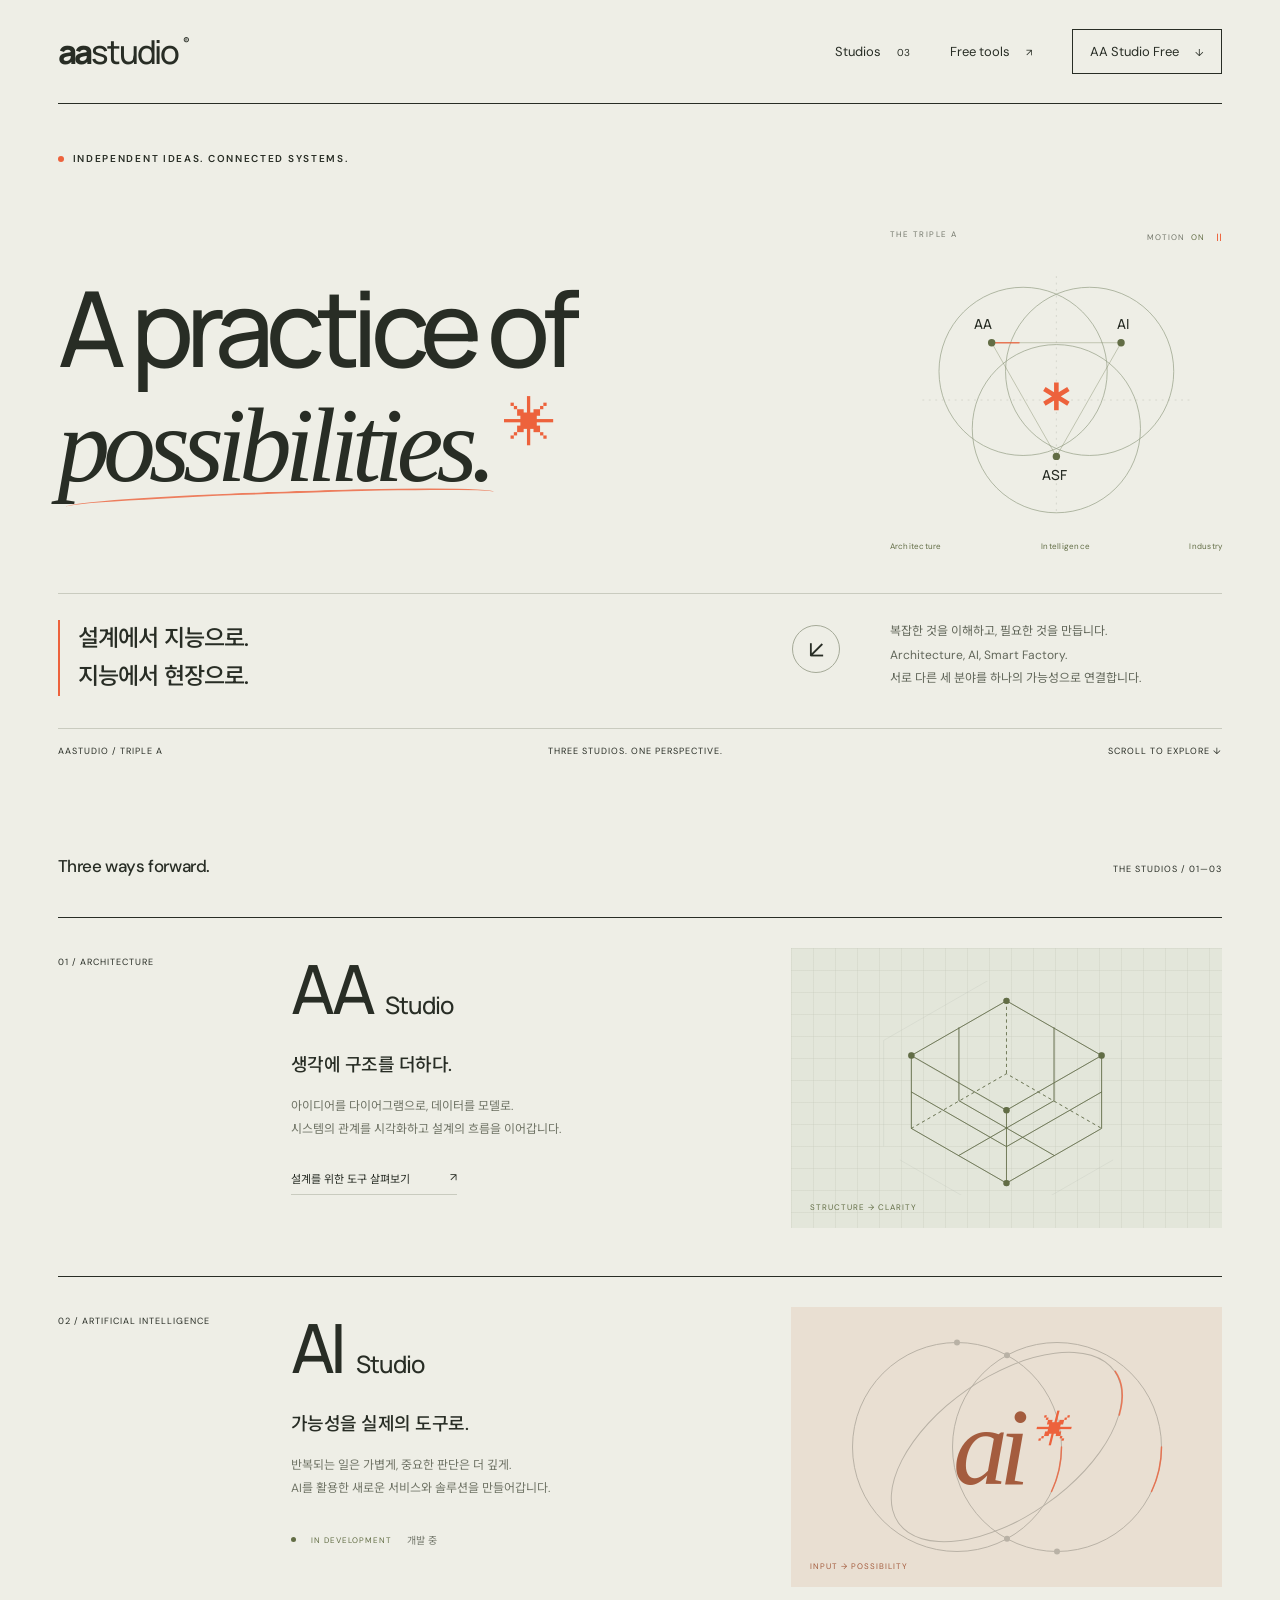
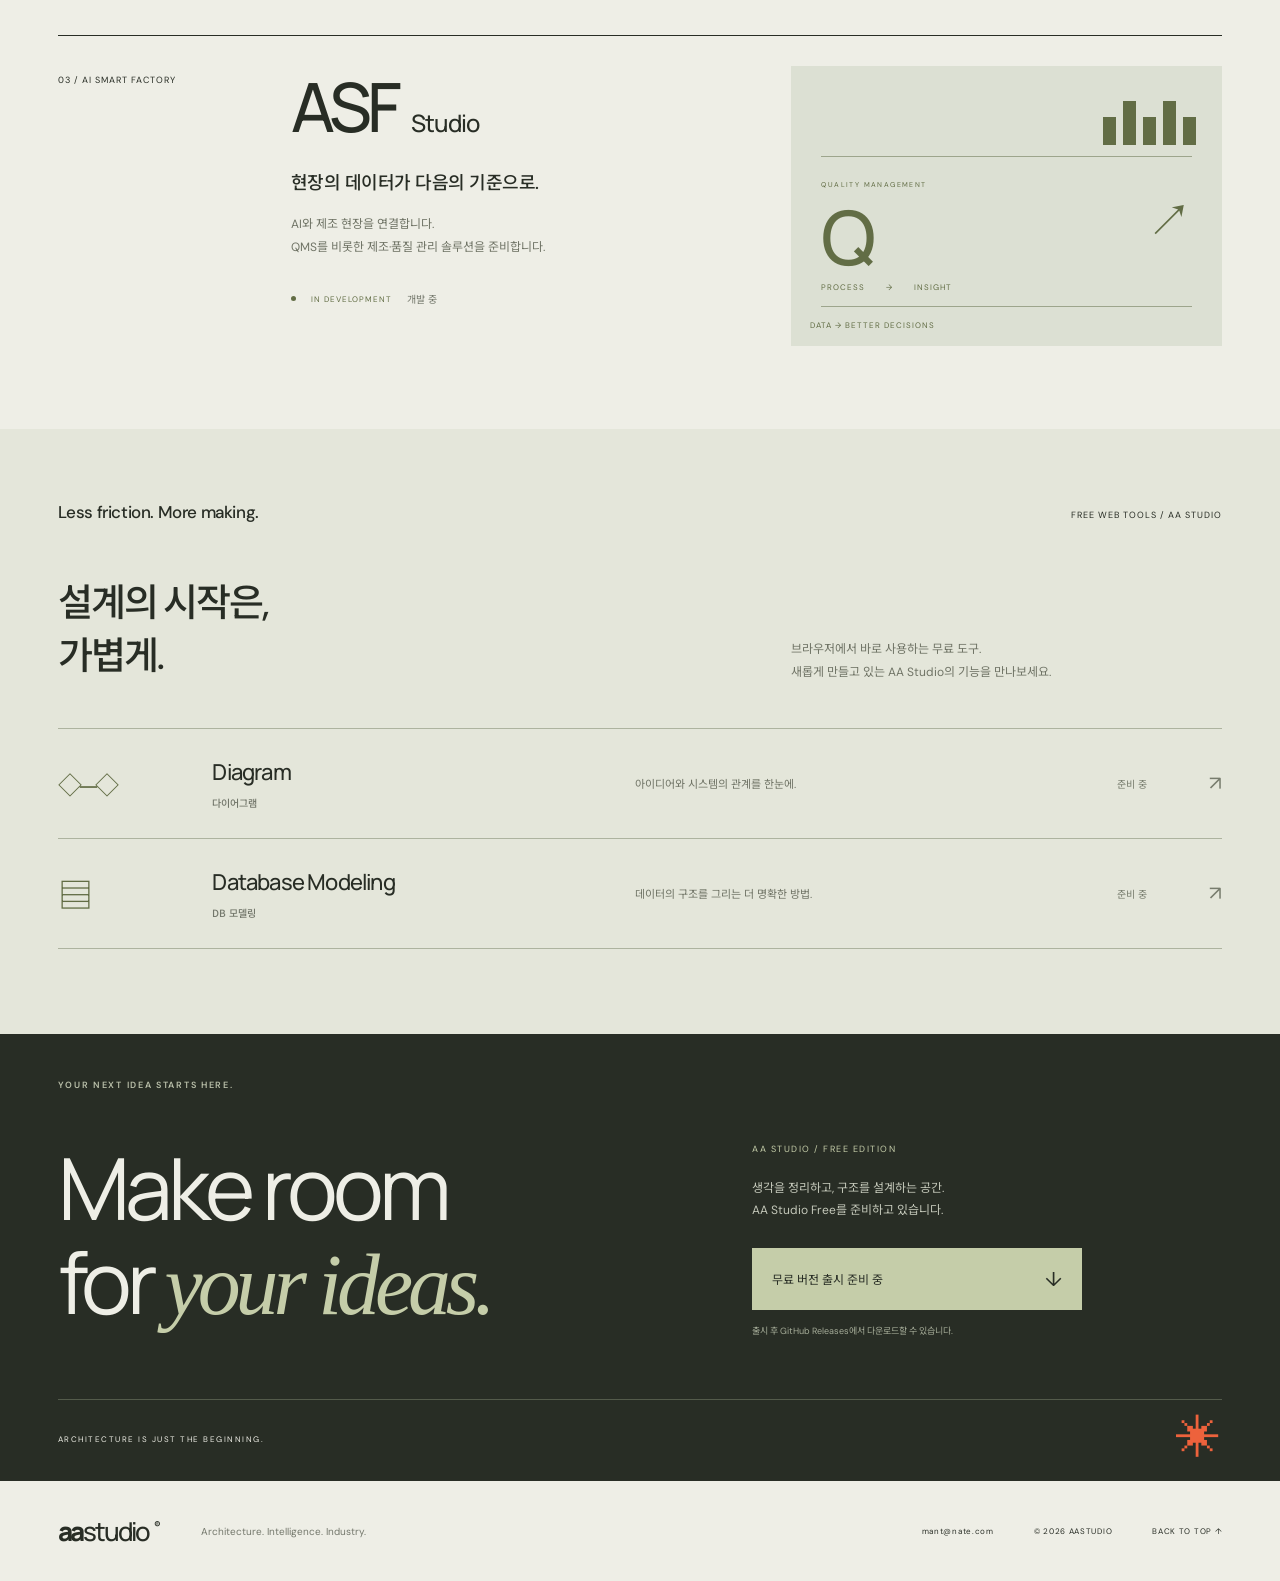
==== index.html @ 70f1befe "메인과 스튜디오 애니메이션 개선 및 연락처 추가와 문서 정리" ====
<!doctype html>
<html lang="ko">
<head>
  <meta charset="utf-8">
  <meta name="viewport" content="width=device-width, initial-scale=1">
  <meta name="theme-color" content="#eeeee6">
  <meta name="description" content="AASTUDIO — Architecture, AI, AI Smart Factory. 설계에서 지능으로, 지능에서 현장으로 이어지는 세 개의 스튜디오.">
  <title>AASTUDIO — A practice of possibilities.</title>
  <link rel="icon" href="favicon.svg" type="image/svg+xml">
  <link rel="stylesheet" href="style.css">
</head>
<body>
  <header class="header">
    <a class="wordmark" href="#" aria-label="AASTUDIO 홈">aa<span>studio</span><i>®</i></a>
    <nav aria-label="주 메뉴"><a href="#studios">Studios <span>03</span></a><a href="#tools">Free tools <span>↗</span></a><a class="nav-download" href="#download">AA Studio Free <span>↓</span></a></nav>
  </header>
  <main>
    <section class="hero" aria-labelledby="hero-title">
      <div class="eyebrow"><span class="status-dot"></span> INDEPENDENT IDEAS. CONNECTED SYSTEMS.</div>
      <div class="hero-stage">
        <h1 id="hero-title" aria-label="A practice of possibilities."><span class="hero-line-clip" aria-hidden="true"><span class="hero-line">A practice of</span></span><br><em class="hero-word" aria-hidden="true">possibilities.</em><span class="hero-period" aria-hidden="true"><span class="hero-asterisk">✳</span></span></h1>
        <div class="hero-map">
          <div class="hero-map-caption"><span>THE TRIPLE A</span><button class="motion-toggle" type="button" aria-label="모션 일시정지" aria-pressed="false">MOTION <span>ON</span><i aria-hidden="true">Ⅱ</i></button></div>
          <svg viewBox="0 0 360 300" fill="none" aria-hidden="true">
            <path class="map-guide" d="M180 24V278M35 158H325"/>
            <circle class="map-orbit map-phase-1" cx="144" cy="127" r="91"/>
            <circle class="map-orbit map-phase-2" cx="216" cy="127" r="91"/>
            <circle class="map-orbit map-phase-3" cx="180" cy="189" r="91"/>
            <path class="map-triangle" d="M110 96 250 96 180 219Z"/>
            <path class="map-signal" pathLength="100" d="M110 96 250 96 180 219Z"/>
            <circle class="map-node map-phase-1" cx="110" cy="96" r="4"/>
            <circle class="map-node map-phase-2" cx="250" cy="96" r="4"/>
            <circle class="map-node map-phase-3" cx="180" cy="219" r="4"/>
            <text class="map-label map-phase-1" x="91" y="81">AA</text><text class="map-label map-phase-2" x="246" y="81">AI</text><text class="map-label map-phase-3" x="165" y="244">ASF</text>
            <path class="map-center" d="M180 139V169M167 146 193 162M167 162 193 146"/>
          </svg>
          <div class="hero-map-key"><span>Architecture</span><span>Intelligence</span><span>Industry</span></div>
        </div>
      </div>
      <div class="hero-bottom"><p>설계에서 지능으로.<br>지능에서 현장으로.</p><p class="hero-description">복잡한 것을 이해하고, 필요한 것을 만듭니다.<br>Architecture, AI, Smart Factory.<br>서로 다른 세 분야를 하나의 가능성으로 연결합니다.</p><a class="circle-link" href="#studios" aria-label="세 개의 스튜디오 살펴보기">↙</a></div>
      <div class="hero-index"><span>AASTUDIO / TRIPLE A</span><span>THREE STUDIOS. ONE PERSPECTIVE.</span><span>SCROLL TO EXPLORE ↓</span></div>
    </section>
    <section id="studios" class="studios" aria-labelledby="studios-title">
      <div class="section-top"><h2 id="studios-title">Three ways forward.</h2><span>THE STUDIOS / 01—03</span></div>
      <article class="studio architecture">
        <div class="studio-number">01 / ARCHITECTURE</div>
        <div class="studio-copy"><h3>AA<span>Studio</span></h3><p class="studio-tagline">생각에 구조를 더하다.</p><p class="body-copy">아이디어를 다이어그램으로, 데이터를 모델로.<br>시스템의 관계를 시각화하고 설계의 흐름을 이어갑니다.</p><a class="text-link" href="#tools">설계를 위한 도구 살펴보기 <span>↗</span></a></div>
        <div class="visual blueprint" aria-label="회색 도형 위로 컬러 선이 차례로 그려지는 아키텍처 다이어그램" role="img">
          <svg viewBox="0 0 400 270" fill="none" aria-hidden="true">
            <g class="blueprint-base" stroke="currentColor" stroke-width="1" stroke-linecap="round" stroke-linejoin="round">
              <path d="M80 94 200 25 320 94 200 163Z M80 94v92l120 69 120-69V94 M200 163v92 M80 140l120 69 120-69 M140 59v92l120 69 M260 59v92l-120 69"/>
              <path stroke-dasharray="3 5" d="M80 186 200 117l120 69 M200 25v92"/>
              <g fill="currentColor" stroke="none"><circle cx="80" cy="94" r="4"/><circle cx="200" cy="25" r="4"/><circle cx="320" cy="94" r="4"/><circle cx="200" cy="163" r="4"/><circle cx="200" cy="255" r="4"/></g>
            </g>
            <g stroke="currentColor" stroke-width="1" stroke-linecap="round" stroke-linejoin="round">
              <path class="blueprint-guides" d="M45 208V75l155-89M345 208V75 M66 226l134 77 134-77" opacity=".25"/>
              <path class="blueprint-hidden" stroke-dasharray="3 5" d="M80 186 200 117l120 69 M200 25v92"/>
              <path class="blueprint-edge blueprint-top" pathLength="1" d="M80 94 200 25 320 94 200 163Z"/>
              <path class="blueprint-edge blueprint-left" pathLength="1" d="M80 94v92l120 69v-92"/>
              <path class="blueprint-edge blueprint-right" pathLength="1" d="M200 255l120-69V94"/>
              <path class="blueprint-edge blueprint-grid" pathLength="1" d="M80 140l120 69 120-69"/>
              <path class="blueprint-edge blueprint-grid" pathLength="1" d="M140 59v92l120 69"/>
              <path class="blueprint-edge blueprint-grid" pathLength="1" d="M260 59v92l-120 69"/>
            </g>
            <path class="blueprint-tracer" pathLength="1" d="M80 94 200 25 320 94 200 163Z" stroke="var(--orange)" stroke-width="2" stroke-linecap="round"/>
            <g class="blueprint-nodes" fill="currentColor"><circle cx="80" cy="94" r="4"/><circle cx="200" cy="25" r="4"/><circle cx="320" cy="94" r="4"/><circle cx="200" cy="163" r="4"/><circle cx="200" cy="255" r="4"/></g>
          </svg>
          <span>STRUCTURE → CLARITY</span>
        </div>
      </article>
      <article class="studio intelligence">
        <div class="studio-number">02 / ARTIFICIAL INTELLIGENCE</div>
        <div class="studio-copy"><h3>AI<span>Studio</span></h3><p class="studio-tagline">가능성을 실제의 도구로.</p><p class="body-copy">반복되는 일은 가볍게, 중요한 판단은 더 깊게.<br>AI를 활용한 새로운 서비스와 솔루션을 만들어갑니다.</p><span class="coming">IN DEVELOPMENT <span>개발 중</span></span></div>
        <div class="visual intelligence-art" aria-label="연결된 궤도를 따라 신호가 흐르고 중심의 AI가 반응하는 그래픽" role="img">
          <div class="orb orb-one"></div><div class="orb orb-two"></div><div class="orb orb-three"></div>
          <svg class="ai-network" viewBox="0 0 360 280" fill="none" aria-hidden="true">
            <g class="ai-signals" stroke="var(--orange)" stroke-width="1.5" stroke-linecap="round">
              <circle class="ai-signal" pathLength="100" cx="130" cy="140" r="104.5"/>
              <circle class="ai-signal ai-signal-two" pathLength="100" cx="230" cy="140" r="104.5"/>
              <ellipse class="ai-signal ai-signal-three" pathLength="100" cx="180" cy="140" rx="132" ry="69.5" transform="rotate(-35 180 140)"/>
            </g>
            <g fill="currentColor">
              <circle class="ai-neuron" cx="130" cy="35.5" r="3"/>
              <circle class="ai-neuron ai-neuron-two" cx="180" cy="48.2" r="3"/>
              <circle class="ai-neuron ai-neuron-three" cx="230" cy="244.5" r="3"/>
              <circle class="ai-neuron ai-neuron-four" cx="180" cy="231.8" r="3"/>
            </g>
          </svg>
          <span>INPUT → POSSIBILITY</span><b aria-hidden="true">ai<span>✳</span></b>
        </div>
      </article>
      <article class="studio factory">
        <div class="studio-number">03 / AI SMART FACTORY</div>
        <div class="studio-copy"><h3>ASF<span>Studio</span></h3><p class="studio-tagline">현장의 데이터가 다음의 기준으로.</p><p class="body-copy">AI와 제조 현장을 연결합니다.<br>QMS를 비롯한 제조·품질 관리 솔루션을 준비합니다.</p><span class="coming">IN DEVELOPMENT <span>개발 중</span></span></div>
        <div class="visual factory-art" aria-label="공정 데이터가 차례로 흐르고 품질 검사가 진행되는 그래픽" role="img"><div class="production" aria-hidden="true"><i></i><i></i><i></i><i></i><i></i></div><div class="quality" aria-hidden="true"><span>QUALITY MANAGEMENT</span><strong>Q<span>↗</span></strong><div>PROCESS <span>→</span> INSIGHT</div></div><span>DATA → BETTER DECISIONS</span></div>
      </article>
    </section>
    <section id="tools" class="tools" aria-labelledby="tools-title"><div class="section-top"><h2 id="tools-title">Less friction. More making.</h2><span>FREE WEB TOOLS / AA STUDIO</span></div><div class="tools-intro"><p>설계의 시작은,<br>가볍게.</p><span>브라우저에서 바로 사용하는 무료 도구.<br>새롭게 만들고 있는 AA Studio의 기능을 만나보세요.</span></div>
      <div class="tool-row"><span class="tool-icon" aria-hidden="true">◇—◇</span><h3>Diagram<span>다이어그램</span></h3><p>아이디어와 시스템의 관계를 한눈에.</p><a data-tool="diagram" class="tool-action unavailable" aria-disabled="true">준비 중 <span>↗</span></a></div>
      <div class="tool-row"><span class="tool-icon db-icon" aria-hidden="true">▤</span><h3>Database Modeling<span>DB 모델링</span></h3><p>데이터의 구조를 그리는 더 명확한 방법.</p><a data-tool="database" class="tool-action unavailable" aria-disabled="true">준비 중 <span>↗</span></a></div>
    </section>
    <section id="download" class="download" aria-labelledby="download-title"><div class="eyebrow">YOUR NEXT IDEA STARTS HERE.</div><div class="download-main"><h2 id="download-title">Make room<br>for <em>your ideas.</em></h2><div class="download-copy"><span class="edition">AA STUDIO / FREE EDITION</span><p>생각을 정리하고, 구조를 설계하는 공간.<br>AA Studio Free를 준비하고 있습니다.</p><a id="release-link" class="download-button unavailable" aria-disabled="true">무료 버전 출시 준비 중 <span>↓</span></a><span id="release-note" class="release-note">출시 후 GitHub Releases에서 다운로드할 수 있습니다.</span></div></div><div class="download-foot"><span>ARCHITECTURE IS JUST THE BEGINNING.</span><span class="asterisk" aria-hidden="true">✳</span></div></section>
  </main>
  <footer><a class="wordmark" href="#">aa<span>studio</span><i>®</i></a><p>Architecture. Intelligence. Industry.</p><span class="footer-contact">mant@nate.com</span><span>© <span id="year">2026</span> AASTUDIO</span><a href="#" class="back-top">BACK TO TOP ↑</a></footer>
  <script src="site-config.js"></script><script src="script.js"></script>
</body>
</html>
---- style.css ----
@import url('https://fonts.googleapis.com/css2?family=DM+Sans:wght@400;500;600;700&family=Manrope:wght@400;500;600;700;800&family=Noto+Sans+KR:wght@400;500;600;700&display=swap');
:root{--paper:#eeeee6;--ink:#282d25;--muted:#73776b;--line:#c9cbbf;--orange:#ed623c;--olive:#626d45}*{box-sizing:border-box}html{scroll-behavior:smooth;scroll-padding-top:30px}body{margin:0;background:var(--paper);color:var(--ink);font-family:'DM Sans','Noto Sans KR',sans-serif;-webkit-font-smoothing:antialiased}a{color:inherit;text-decoration:none}a:focus-visible{outline:2px solid var(--orange);outline-offset:7px}a[href],button{cursor:pointer}::selection{background:var(--orange);color:var(--paper)}.header{margin:0 4.5%;height:104px;display:flex;align-items:center;justify-content:space-between;border-bottom:1px solid var(--ink)}.wordmark{font-family:'Manrope',sans-serif;font-size:33px;font-weight:800;letter-spacing:-2.2px;white-space:nowrap}.wordmark span{font-weight:500}.wordmark i{font-size:10px;font-style:normal;vertical-align:top;display:inline-block;margin:5px 0 0 5px;letter-spacing:0}nav{display:flex;align-items:center;gap:40px;font-size:13px}nav a span{margin-left:13px;font-size:10px}nav .nav-download{border:1px solid var(--ink);padding:13px 17px}nav a:hover,.text-link:hover{color:var(--orange)}.hero{padding:48px 4.5% 0;overflow:hidden}.eyebrow{font-size:10px;font-weight:600;letter-spacing:1.7px;display:flex;align-items:center;gap:9px}.status-dot{width:6px;height:6px;border-radius:50%;background:var(--orange)}h1{font-family:'Manrope',sans-serif;font-size:clamp(76px,10.6vw,165px);font-weight:500;letter-spacing:-.075em;line-height:1.03;margin:52px 0 41px;position:relative}h1 em{font-family:Georgia,serif;font-weight:400;letter-spacing:-.065em}.hero-period{color:var(--orange);font-size:1.1em;display:inline-block;line-height:.5;vertical-align:top;transform:translate(25px,30px)}.hero-bottom{display:grid;grid-template-columns:1fr 1fr 70px;align-items:center;gap:30px;margin:0 0 58px}.hero-bottom>p:first-child{font-size:24px;line-height:1.6;font-weight:500;letter-spacing:-1px}.hero-description{font-size:13px;line-height:1.95;color:#62675a}.circle-link{width:64px;height:64px;border:1px solid var(--ink);border-radius:50%;display:grid;place-items:center;font-size:28px;transition:background .2s}.circle-link:hover{background:var(--orange)}.hero-index{padding:18px 0;display:flex;justify-content:space-between;border-top:1px solid var(--line);font-size:9px;letter-spacing:1px}.studios{padding:82px 4.5% 0}.section-top{display:flex;align-items:baseline;justify-content:space-between;gap:20px;margin-bottom:40px}.section-top h2{font-size:17px;font-weight:500;letter-spacing:-.4px;margin:0}.section-top>span{font-size:9px;letter-spacing:1px}.studio{border-top:1px solid var(--ink);padding:30px 0 48px;display:grid;grid-template-columns:20% 43% 37%;min-height:340px}.studio-number{font-size:9px;letter-spacing:1px;padding-top:8px}.studio-copy h3{font-family:'Manrope',sans-serif;font-size:68px;font-weight:500;letter-spacing:-5px;margin:0 0 20px;line-height:1.2}.studio-copy h3>span{font-size:24px;letter-spacing:-1px;margin-left:14px}.studio-tagline{font-size:18px;font-weight:500;letter-spacing:-.5px;margin-bottom:18px}.body-copy{font-size:12px;color:#707466;line-height:1.9;margin-bottom:27px}.text-link{font-size:11px;border-bottom:1px solid var(--line);padding-bottom:8px;display:inline-flex;gap:40px}.coming{font-size:8px;letter-spacing:1px;display:inline-flex;align-items:center;gap:15px;color:var(--olive)}.coming:before{content:'';width:5px;height:5px;background:var(--olive);border-radius:50%}.coming span{font-size:10px;color:var(--muted);letter-spacing:0}.visual{height:280px;position:relative;overflow:hidden;display:grid;place-items:center;background:#e4e6da}.visual>span{position:absolute;bottom:16px;left:19px;font-size:8px;letter-spacing:1px}.blueprint{background-color:#e3e6da;background-image:linear-gradient(#c9cebe60 1px,transparent 1px),linear-gradient(90deg,#c9cebe60 1px,transparent 1px);background-size:22px 22px;color:var(--olive)}.blueprint svg{height:230px;width:100%;padding:8px}.intelligence-art{background:#e9dfd2;color:#a45c3e}.orb{position:absolute;border:1px solid #b88c6f70;width:210px;height:210px;border-radius:50%}.orb-one{transform:translateX(-50px)}.orb-two{transform:translateX(50px)}.orb-three{width:265px;height:140px;transform:rotate(-35deg)}.intelligence-art b{font-family:Georgia,serif;font-style:italic;font-weight:400;font-size:110px;letter-spacing:-9px;z-index:1}.intelligence-art b span{font-size:37px;vertical-align:top;display:inline-block;margin:25px 0 0 12px;color:var(--orange)}.factory-art{background:#dce0d3;color:var(--olive);padding:30px;display:block}.production{display:flex;gap:7px;position:absolute;right:26px;top:31px;align-items:end;height:48px}.production i{display:block;background:#a7b094;width:13px;height:28px}.production i:nth-child(2n){height:44px}.quality{border-top:1px solid #9da58c;border-bottom:1px solid #9da58c;margin-top:60px;padding:14px 0}.quality>span{font-size:7px;letter-spacing:1.4px}.quality strong{display:block;font-family:'Manrope',sans-serif;font-size:75px;font-weight:500;line-height:1.2}.quality strong span{font-size:45px;float:right}.quality>div{font-size:8px;letter-spacing:1px}.quality>div span{margin:0 18px}.tools{padding:72px 4.5% 85px;background:#e4e6da;margin-top:35px}.tools-intro{display:flex;align-items:end;justify-content:space-between;margin:54px 0 44px}.tools-intro>p{font-size:38px;font-weight:500;line-height:1.4;letter-spacing:-2px;margin:0}.tools-intro>span{font-size:12px;line-height:1.9;color:#707466;width:37%}.tool-row{display:grid;grid-template-columns:12% 35% 1fr 105px;align-items:center;gap:15px;border-top:1px solid #adb39f;padding:28px 0}.tool-row:last-child{border-bottom:1px solid #adb39f}.tool-icon{font-size:24px;color:var(--olive);letter-spacing:-4px}.db-icon{font-size:35px}.tool-row h3{font-family:'Manrope',sans-serif;font-size:22px;font-weight:500;letter-spacing:-.8px;margin:0}.tool-row h3 span{font-family:'Noto Sans KR',sans-serif;display:block;font-size:10px;letter-spacing:0;margin-top:8px;color:var(--muted)}.tool-row p{font-size:11px;color:#707466}.tool-action{font-size:10px;display:flex;justify-content:space-between;align-items:center}.tool-action span{font-size:20px}.unavailable{cursor:default;color:#777c6d}.download{background:var(--ink);color:var(--paper);padding:45px 4.5% 20px}.download>.eyebrow{font-size:9px;color:#b9bfa9}.download-main{display:grid;grid-template-columns:1.35fr 1fr;gap:60px;align-items:center;padding:45px 0 60px}.download h2{font-family:'Manrope',sans-serif;font-size:clamp(50px,6.7vw,100px);letter-spacing:-5px;line-height:1.1;font-weight:400;margin:0}.download h2 em{font-family:Georgia,serif;color:#c5cda9;font-weight:400}.edition{font-size:9px;letter-spacing:1.5px;color:#c5cda9}.download-copy p{font-size:12px;line-height:1.9;margin:20px 0 26px;color:#c4c8ba}.download-button{display:flex;align-items:center;justify-content:space-between;gap:24px;max-width:330px;background:#c5cda9;color:var(--ink);padding:18px 20px;font-size:12px}.download-button span{font-size:20px}.download-button[href]:hover{background:var(--paper)}.release-note{font-size:9px;color:#a6ad99;display:block;line-height:1.8;margin-top:13px}.download-foot{border-top:1px solid #545b4b;display:flex;align-items:center;justify-content:space-between;padding-top:16px;font-size:8px;letter-spacing:1.5px}.asterisk{color:var(--orange);font-size:45px;line-height:1}footer{padding:32px 4.5%;display:flex;align-items:center;gap:40px}footer .wordmark{font-size:26px}footer p{font-size:10px;color:var(--muted);flex:1}footer>span,.back-top{font-size:8px;letter-spacing:.7px}
@media(min-width:1600px){body{max-width:1800px;margin:auto}}@media(max-width:900px){nav{gap:20px}.studio{grid-template-columns:16% 47% 37%}.studio-number{font-size:7px;line-height:1.7;max-width:100px}.studio-copy h3{font-size:53px}.studio-copy h3>span{font-size:20px;margin-left:8px}.body-copy{font-size:11px}.visual{height:260px}.studio-tagline{font-size:15px}.tool-row{grid-template-columns:9% 36% 1fr 70px;gap:10px}.tool-row h3{font-size:18px}.download-main{gap:30px}.download h2{letter-spacing:-3px}footer{gap:25px}footer p{display:none}footer>span{flex:1}}
@media(max-width:600px){.header{height:82px;margin:0 6%}.wordmark{font-size:28px}nav{gap:18px;font-size:11px}nav a span{margin-left:3px}nav .nav-download{display:none}.hero{padding:32px 6% 0}.eyebrow{font-size:7px;letter-spacing:1.1px}h1{font-size:clamp(52px,12vw,74px);margin:46px 0 35px;letter-spacing:-4px}.hero-period{transform:translate(6px,14px);font-size:.9em}.hero-bottom{grid-template-columns:1fr 48px;gap:12px;margin-bottom:37px}.hero-bottom>p:first-child{font-size:21px;grid-column:1}.hero-description{grid-column:1;font-size:11px;margin:0}.circle-link{grid-column:2;grid-row:1/3;width:45px;height:45px;font-size:24px}.hero-index{font-size:7px;letter-spacing:.3px;gap:10px}.hero-index>span:nth-child(2){display:none}.studios{padding:52px 6% 0}.section-top{margin-bottom:24px;align-items:start}.section-top h2{font-size:14px}.section-top>span{font-size:7px;text-align:right;max-width:115px;line-height:1.6}.studio{grid-template-columns:1fr;padding:20px 0 32px;gap:22px}.studio-number{max-width:none;font-size:8px}.studio-copy h3{font-size:62px}.studio-copy h3>span{font-size:24px;margin-left:14px}.studio-tagline{font-size:18px}.body-copy{font-size:12px}.visual{height:240px}.blueprint svg{height:215px}.tools{padding:45px 6% 50px;margin-top:15px}.tools-intro{display:block;margin:35px 0}.tools-intro>p{font-size:30px}.tools-intro>span{display:block;width:100%;font-size:11px;margin-top:20px}.tool-row{grid-template-columns:38px 1fr 65px;gap:10px;padding:23px 0}.tool-row h3{font-size:18px}.tool-row p{grid-column:2;grid-row:2;margin:0;font-size:10px;line-height:1.7}.tool-action{grid-column:3;grid-row:1/3}.tool-icon{font-size:21px}.db-icon{font-size:30px}.download{padding:32px 6% 20px}.download-main{grid-template-columns:1fr;gap:38px;padding:35px 0 40px}.download h2{font-size:60px;letter-spacing:-3px}.download-button{max-width:none}.download-foot{font-size:6px;letter-spacing:.8px}footer{padding:27px 6%;gap:20px;flex-wrap:wrap}footer>span{font-size:7px}.back-top{font-size:7px}footer .wordmark{font-size:23px}footer .wordmark i{font-size:8px}}
@media(prefers-reduced-motion:reduce){html{scroll-behavior:auto}*{transition:none!important}}
.tool-icon{white-space:nowrap}
@media(max-width:600px){.factory-art .quality{margin-top:43px}.factory-art .production{top:23px;height:38px}.factory-art .quality strong{font-size:63px}.factory-art>span{bottom:12px;font-size:7px}}

/* Hero: a shared grid connects the headline, studio map and introduction. */
.hero-stage{display:grid;grid-template-columns:minmax(0,1fr) minmax(260px,.43fr);gap:5%;align-items:center;padding:56px 0 42px}
.hero-stage h1{font-size:clamp(65px,8.2vw,132px);margin:0;letter-spacing:-.075em;line-height:1.08;white-space:nowrap}
.hero-stage .hero-period{font-size:.63em;transform:translate(14px,20px)}
.hero-map{align-self:stretch;display:flex;flex-direction:column;justify-content:center;padding-top:8px;color:var(--olive)}
.hero-map-caption{display:flex;justify-content:space-between;font-size:8px;letter-spacing:1.5px;color:var(--muted)}
.hero-map svg{display:block;width:100%;max-height:310px;margin:10px 0}
.map-guide{stroke:var(--line);stroke-width:.7;stroke-dasharray:2 5}
.map-orbit{stroke:#9aa38b;stroke-width:.8}
.map-triangle{stroke:var(--olive);stroke-width:.8;opacity:.45}
.map-node{fill:var(--olive)}
.hero-map text{fill:var(--ink);font-family:'Manrope',sans-serif;font-size:15px;font-weight:500;letter-spacing:-.5px}
.map-center{stroke:var(--orange);stroke-width:5}
.hero-map-key{display:flex;justify-content:space-between;gap:8px;font-size:8px;letter-spacing:.25px}
.hero-bottom{grid-template-columns:minmax(0,1fr) minmax(260px,.43fr);column-gap:5%;position:relative;align-items:start;border-top:1px solid var(--line);padding:26px 0 32px;margin:0}
.hero-bottom>p:first-child{font-size:23px;line-height:1.65;letter-spacing:-.8px;margin:0;padding-left:18px;border-left:2px solid var(--orange)}
.hero-bottom .hero-description{font-size:12px;line-height:1.95;margin:0;padding-right:0;word-break:keep-all}
.hero-bottom .circle-link{position:absolute;left:calc(100% / 1.43 - 80px);top:31px;width:48px;height:48px;font-size:24px;border-color:#a5aa98}
.hero-index{padding:16px 0}
@media(min-width:1800px){.hero-stage h1{font-size:132px}}
@media(max-width:1000px) and (min-width:601px){.hero-stage{grid-template-columns:minmax(0,1fr) 230px;gap:24px;padding:46px 0 34px}.hero-stage h1{font-size:7.6vw}.hero-stage .hero-period{transform:translate(7px,15px)}.hero-map-key{font-size:7px}.hero-bottom{grid-template-columns:minmax(0,1fr) 230px;gap:24px}.hero-bottom>p:first-child{font-size:20px}.hero-bottom .hero-description{font-size:10px}.hero-bottom .circle-link{left:auto;right:270px;width:40px;height:40px}}
@media(max-width:600px){.hero-stage{grid-template-columns:1fr;gap:28px;padding:34px 0 26px}.hero-stage h1{font-size:12vw;letter-spacing:-.065em;line-height:1.12}.hero-stage .hero-period{transform:translate(7px,12px)}.hero-map{display:grid;grid-template-columns:1fr 1.2fr;align-items:center;position:relative;padding:18px 0 0;border-top:1px solid var(--line);min-height:150px}.hero-map-caption{align-self:start;flex-direction:column;gap:8px;font-size:7px;line-height:1.5}.hero-map svg{grid-column:2;grid-row:1/3;width:100%;max-height:160px;margin:0}.hero-map-key{grid-column:1;grid-row:2;flex-direction:column;gap:7px;font-size:9px;align-self:end;padding-bottom:8px}.hero-bottom{grid-template-columns:1fr 44px;gap:19px;padding:24px 0 27px}.hero-bottom>p:first-child{grid-column:1;font-size:20px;padding-left:14px}.hero-bottom .hero-description{grid-column:1/3;font-size:11px;padding-left:16px}.hero-bottom .circle-link{position:static;grid-column:2;grid-row:1;width:42px;height:42px;align-self:center;font-size:22px}.hero-index{font-size:6px;letter-spacing:.4px}}

/* Editorial type: a staggered entrance, then a travelling wave of orange. */
.hero-line-clip{display:inline-block;overflow:hidden;vertical-align:bottom;padding:0 .08em .08em;margin:0 -.08em -.08em}
.hero-line{display:inline-block;animation:hero-arrive 1.1s cubic-bezier(.16,1,.3,1) both}
.hero-word{display:inline-flex;position:relative;isolation:isolate}
.hero-char{display:inline-block;animation:letter-arrive .95s cubic-bezier(.16,1,.3,1) both;animation-delay:calc(.18s + var(--char-index)*.045s)}
.hero-glyph{display:inline-block;animation:letter-wave 6.8s cubic-bezier(.45,0,.25,1) infinite;animation-delay:calc(1.5s + var(--char-index)*.085s)}
.hero-word::after{content:'';position:absolute;left:2%;right:-1%;bottom:-.12em;height:.13em;border-top:2px solid var(--orange);border-radius:50%;transform:rotate(-2deg);transform-origin:left;opacity:.8;animation:word-accent 1.1s cubic-bezier(.16,1,.3,1) 1s both;pointer-events:none}
.hero-stage .hero-period{font-size:.5em;transform:translate(14px,12px)}
.hero-asterisk{display:inline-block;line-height:1;animation:asterisk-turn 6.8s cubic-bezier(.65,0,.2,1) 1.5s infinite}
.hero-map svg{animation:map-arrive 1.6s ease-out both}
.map-orbit{stroke-dasharray:572;stroke-dashoffset:0;animation:orbit-draw 2s cubic-bezier(.25,.6,.3,1) both}
.map-orbit.map-phase-2{animation-delay:.2s}.map-orbit.map-phase-3{animation-delay:.4s}
.map-signal{stroke:var(--orange);stroke-width:1.5;stroke-linecap:round;stroke-dasharray:7 93;animation:signal-travel 6s linear infinite;opacity:.8}
.map-node{transform-box:fill-box;transform-origin:center;animation:node-awake 6s ease-in-out infinite}
.map-label{animation:label-awake 6s ease-in-out infinite}
.map-node.map-phase-1,.map-label.map-phase-1{animation-delay:0s}
.map-node.map-phase-2,.map-label.map-phase-2{animation-delay:2s}
.map-node.map-phase-3,.map-label.map-phase-3{animation-delay:4s}
.map-center{transform-origin:180px 154px;animation:center-turn 12s cubic-bezier(.45,0,.2,1) infinite}
.motion-toggle{appearance:none;border:0;padding:0;background:none;color:var(--muted);font:inherit;letter-spacing:1px;display:inline-flex;align-items:center;gap:6px;cursor:pointer}
.motion-toggle span{color:var(--olive)}.motion-toggle i{font-style:normal;color:var(--orange);font-size:10px;letter-spacing:-2px;margin-left:3px}
.motion-toggle:hover{color:var(--ink)}.motion-toggle:focus-visible{outline:2px solid var(--orange);outline-offset:5px}
.hero.motion-paused *,.hero.motion-paused *::after,.hero.motion-idle *,.hero.motion-idle *::after{animation-play-state:paused!important}
@keyframes hero-arrive{from{opacity:0;transform:translateY(105%) rotate(2deg)}to{opacity:1;transform:translateY(0) rotate(0)}}
@keyframes letter-arrive{from{opacity:0;transform:translateY(.55em) rotate(7deg)}to{opacity:1;transform:translateY(0) rotate(0)}}
@keyframes letter-wave{0%,32%,100%{color:var(--ink);transform:translateY(0) rotate(0)}10%{color:var(--orange);transform:translateY(-.055em) rotate(-2deg)}21%{color:var(--ink);transform:translateY(.012em) rotate(.5deg)}}
@keyframes asterisk-turn{0%,8%{transform:rotate(0)}32%,100%{transform:rotate(180deg)}}
@keyframes map-arrive{from{opacity:0;transform:translateY(8px)}to{opacity:1;transform:translateY(0)}}
@keyframes orbit-draw{from{stroke-dashoffset:572;opacity:0}to{stroke-dashoffset:0;opacity:1}}
@keyframes word-accent{from{transform:rotate(-2deg) scaleX(0);opacity:0}to{transform:rotate(-2deg) scaleX(1);opacity:.8}}
@keyframes signal-travel{from{stroke-dashoffset:0}to{stroke-dashoffset:-100}}
@keyframes node-awake{0%,28%,100%{fill:var(--olive);transform:scale(1)}8%,18%{fill:var(--orange);transform:scale(1.5)}}
@keyframes label-awake{0%,28%,100%{fill:var(--ink)}8%,18%{fill:var(--orange)}}
@keyframes center-turn{0%,35%{transform:rotate(0)}50%,85%{transform:rotate(60deg)}100%{transform:rotate(120deg)}}
@media(prefers-reduced-motion:reduce){.hero *,.hero *::after{animation:none!important}.hero-word::after{display:none}.motion-toggle{display:none}}

/* Keep the complete neutral drawing visible beneath the animated colour. */
.blueprint-base{color:#aeb1a8}
.blueprint-guides{stroke:#aeb1a8}
.blueprint-tracer{opacity:0}
.blueprint.is-animated .blueprint-edge{stroke-dasharray:1;animation:blueprint-top-draw 9s cubic-bezier(.4,0,.2,1) infinite}
.blueprint.is-animated .blueprint-left{animation-name:blueprint-left-draw}
.blueprint.is-animated .blueprint-right{animation-name:blueprint-right-draw}
.blueprint.is-animated .blueprint-grid{animation-name:blueprint-grid-draw}
.blueprint.is-animated .blueprint-hidden,.blueprint.is-animated .blueprint-nodes{animation:blueprint-resolve 9s ease-in-out infinite}
.blueprint.is-animated .blueprint-tracer{stroke-dasharray:.07 .93;animation:blueprint-trace 9s linear infinite}
.blueprint.motion-paused *,.blueprint.motion-idle *{animation-play-state:paused!important}
@keyframes blueprint-top-draw{0%,5%{stroke-dashoffset:1;opacity:0}7%{opacity:1}28%,84%{stroke-dashoffset:0;opacity:1}96%,100%{stroke-dashoffset:0;opacity:0}}
@keyframes blueprint-left-draw{0%,20%{stroke-dashoffset:1;opacity:0}22%{opacity:1}41%,84%{stroke-dashoffset:0;opacity:1}96%,100%{stroke-dashoffset:0;opacity:0}}
@keyframes blueprint-right-draw{0%,31%{stroke-dashoffset:1;opacity:0}33%{opacity:1}50%,84%{stroke-dashoffset:0;opacity:1}96%,100%{stroke-dashoffset:0;opacity:0}}
@keyframes blueprint-grid-draw{0%,43%{stroke-dashoffset:1;opacity:0}45%{opacity:1}64%,84%{stroke-dashoffset:0;opacity:1}96%,100%{stroke-dashoffset:0;opacity:0}}
@keyframes blueprint-resolve{0%,52%{opacity:0}66%,84%{opacity:1}96%,100%{opacity:0}}
@keyframes blueprint-trace{0%,5%{stroke-dashoffset:.07;opacity:0}7%{opacity:1}28%{stroke-dashoffset:-.93;opacity:1}32%,100%{stroke-dashoffset:-.93;opacity:0}}
@media(prefers-reduced-motion:reduce){.blueprint.is-animated *{animation:none!important}.blueprint.is-animated .blueprint-edge{stroke-dasharray:none;stroke-dashoffset:0}.blueprint-tracer{display:none}}

/* AI: retain the quiet orbital structure while signals circulate through it. */
.intelligence-art .orb{border-color:#b9b2a6}
.ai-network{position:absolute;left:50%;top:50%;width:360px;height:280px;transform:translate(-50%,-50%);pointer-events:none;color:#b9b2a6}
.ai-signals{opacity:0}
.ai-neuron{transform-box:fill-box;transform-origin:center}
.intelligence-art.is-animated .ai-signals{opacity:.8}
.intelligence-art.is-animated .ai-signal{stroke-dasharray:7 93;animation:ai-signal-flow 7s linear infinite}
.intelligence-art.is-animated .ai-signal-two{animation-delay:-2.33s;animation-direction:reverse}
.intelligence-art.is-animated .ai-signal-three{animation-delay:-4.66s}
.intelligence-art.is-animated .ai-neuron{animation:ai-neuron-response 7s ease-in-out infinite}
.intelligence-art.is-animated .ai-neuron-two{animation-delay:-1.75s}
.intelligence-art.is-animated .ai-neuron-three{animation-delay:-3.5s}
.intelligence-art.is-animated .ai-neuron-four{animation-delay:-5.25s}
.intelligence-art.is-animated b{animation:ai-core-response 7s ease-in-out infinite}
.intelligence-art.is-animated b span{animation:ai-core-turn 7s cubic-bezier(.65,0,.2,1) infinite}
.intelligence-art.motion-paused *,.intelligence-art.motion-idle *{animation-play-state:paused!important}
@keyframes ai-signal-flow{from{stroke-dashoffset:0}to{stroke-dashoffset:-100}}
@keyframes ai-neuron-response{0%,35%,100%{fill:#b9b2a6;transform:scale(1)}12%,22%{fill:var(--orange);transform:scale(1.4)}}
@keyframes ai-core-response{0%,28%,80%,100%{color:#a45c3e;transform:scale(1)}48%,58%{color:var(--orange);transform:scale(1.025)}}
@keyframes ai-core-turn{0%,28%{transform:rotate(0)}58%,100%{transform:rotate(90deg)}}
@media(prefers-reduced-motion:reduce){.intelligence-art.is-animated *{animation:none!important}.intelligence-art.is-animated .ai-signals{opacity:0}}

/* Factory: collect process data, scan quality, then pass the result forward. */
.factory-art .production i{position:relative}
.factory-art .quality{position:relative}
.factory-art.is-animated .production i::after{content:'';position:absolute;inset:0;background:var(--olive);transform-origin:bottom;animation:factory-production 7s ease-in-out infinite}
.factory-art .production i:nth-child(2){--bar-delay:.2s}
.factory-art .production i:nth-child(3){--bar-delay:.4s}
.factory-art .production i:nth-child(4){--bar-delay:.6s}
.factory-art .production i:nth-child(5){--bar-delay:.8s}
.factory-art.is-animated .production i::after{animation-delay:var(--bar-delay,0s)}
.factory-art.is-animated .quality::after{content:'';position:absolute;left:0;right:0;top:20%;height:1px;background:linear-gradient(90deg,transparent,var(--orange),transparent);opacity:0;pointer-events:none;animation:factory-quality-scan 7s ease-in-out infinite}
.factory-art.is-animated .quality strong{animation:factory-quality-response 7s ease-in-out infinite}
.factory-art.is-animated .quality strong span{display:block;animation:factory-result 7s ease-in-out infinite}
.factory-art.is-animated .quality>div span{display:inline-block;animation:factory-data-flow 7s ease-in-out infinite}
.factory-art.motion-paused *,.factory-art.motion-paused *::after,.factory-art.motion-idle *,.factory-art.motion-idle *::after{animation-play-state:paused!important}
@keyframes factory-production{0%,62%,100%{transform:scaleY(.3);background:var(--olive)}12%{transform:scaleY(.85);background:var(--olive)}24%,32%{transform:scaleY(1);background:var(--orange)}44%{transform:scaleY(.65);background:var(--olive)}}
@keyframes factory-quality-scan{0%,18%{top:20%;opacity:0}24%{opacity:.65}50%{top:76%;opacity:.65}58%,100%{top:76%;opacity:0}}
@keyframes factory-quality-response{0%,42%,88%,100%{color:var(--olive)}58%,72%{color:var(--orange)}}
@keyframes factory-result{0%,48%,88%,100%{color:var(--olive);transform:translate(0,0)}62%,72%{color:var(--orange);transform:translate(3px,-3px)}}
@keyframes factory-data-flow{0%,52%,92%,100%{color:var(--olive);transform:translateX(0)}66%{color:var(--orange);transform:translateX(5px)}78%{color:var(--olive);transform:translateX(0)}}
@media(prefers-reduced-motion:reduce){.factory-art.is-animated *,.factory-art.is-animated *::after{animation:none!important}.factory-art.is-animated .production i::after,.factory-art.is-animated .quality::after{display:none}}

.footer-contact{white-space:nowrap}
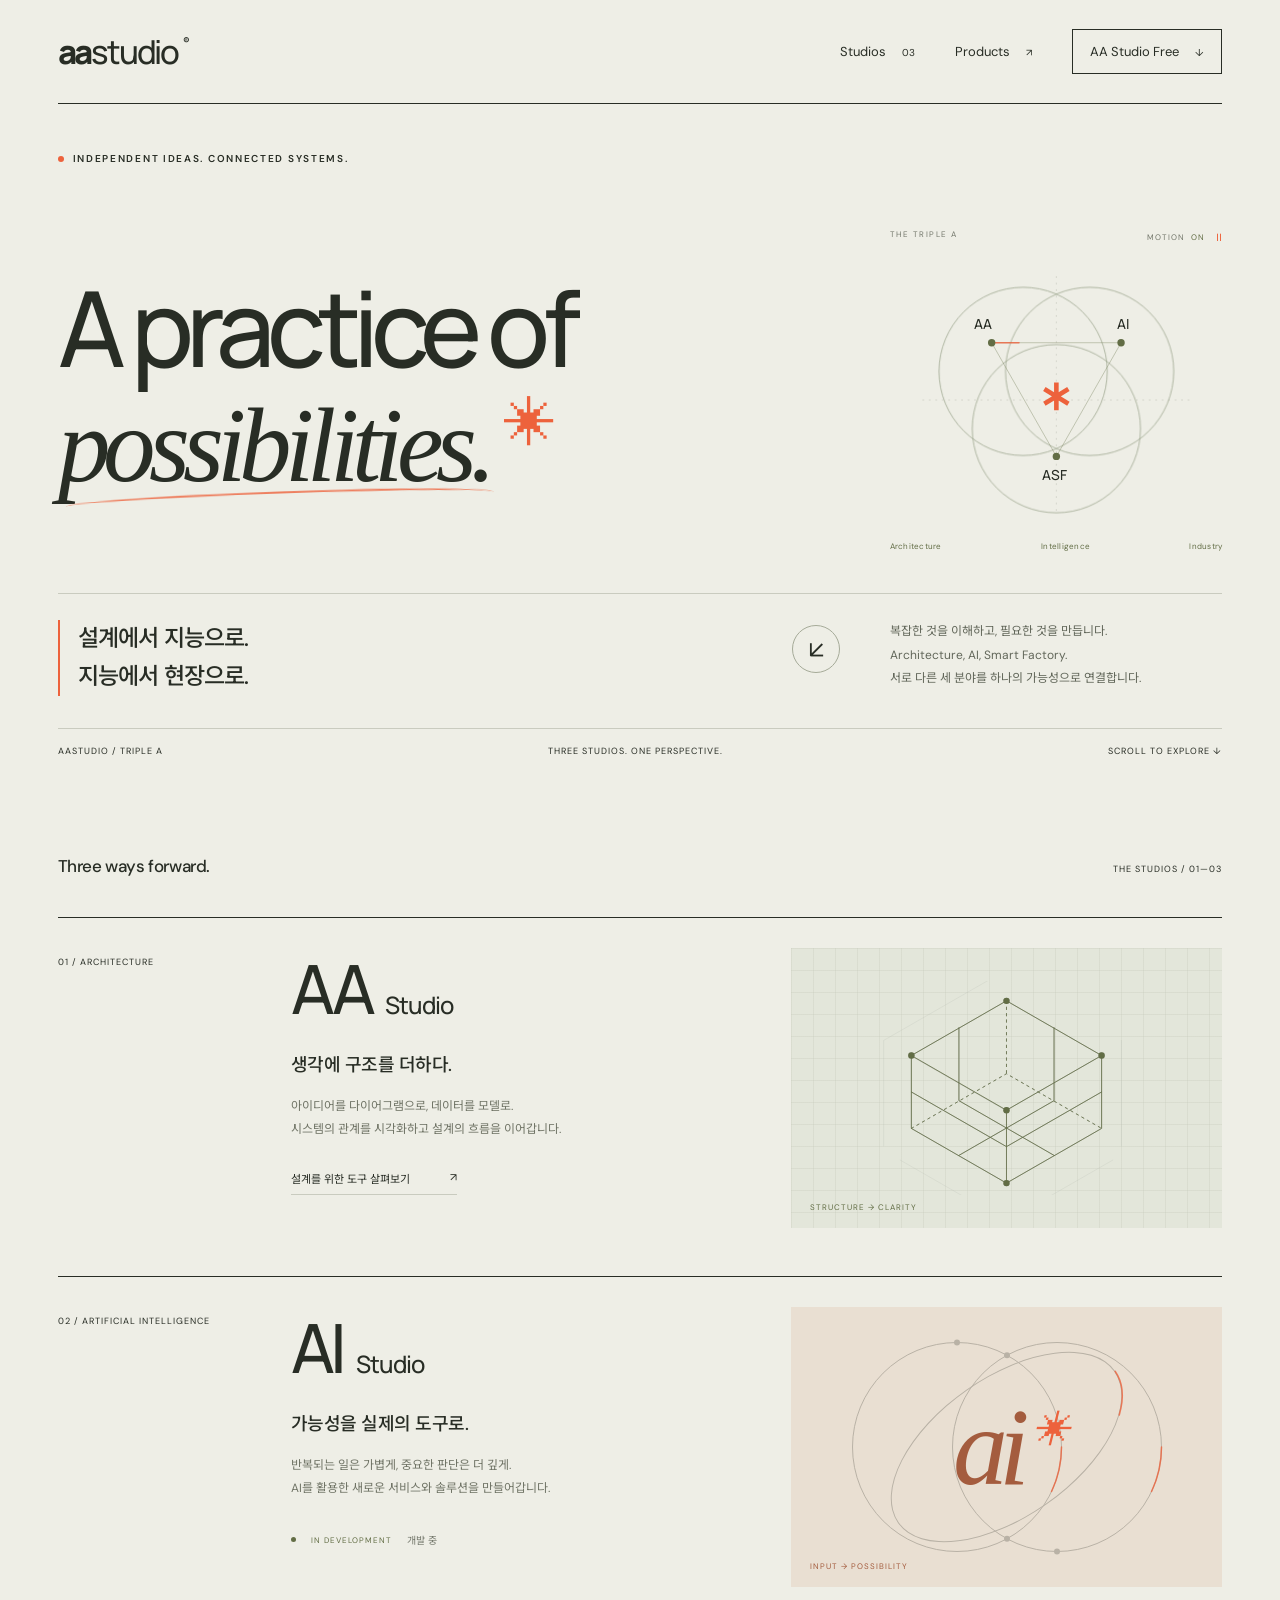
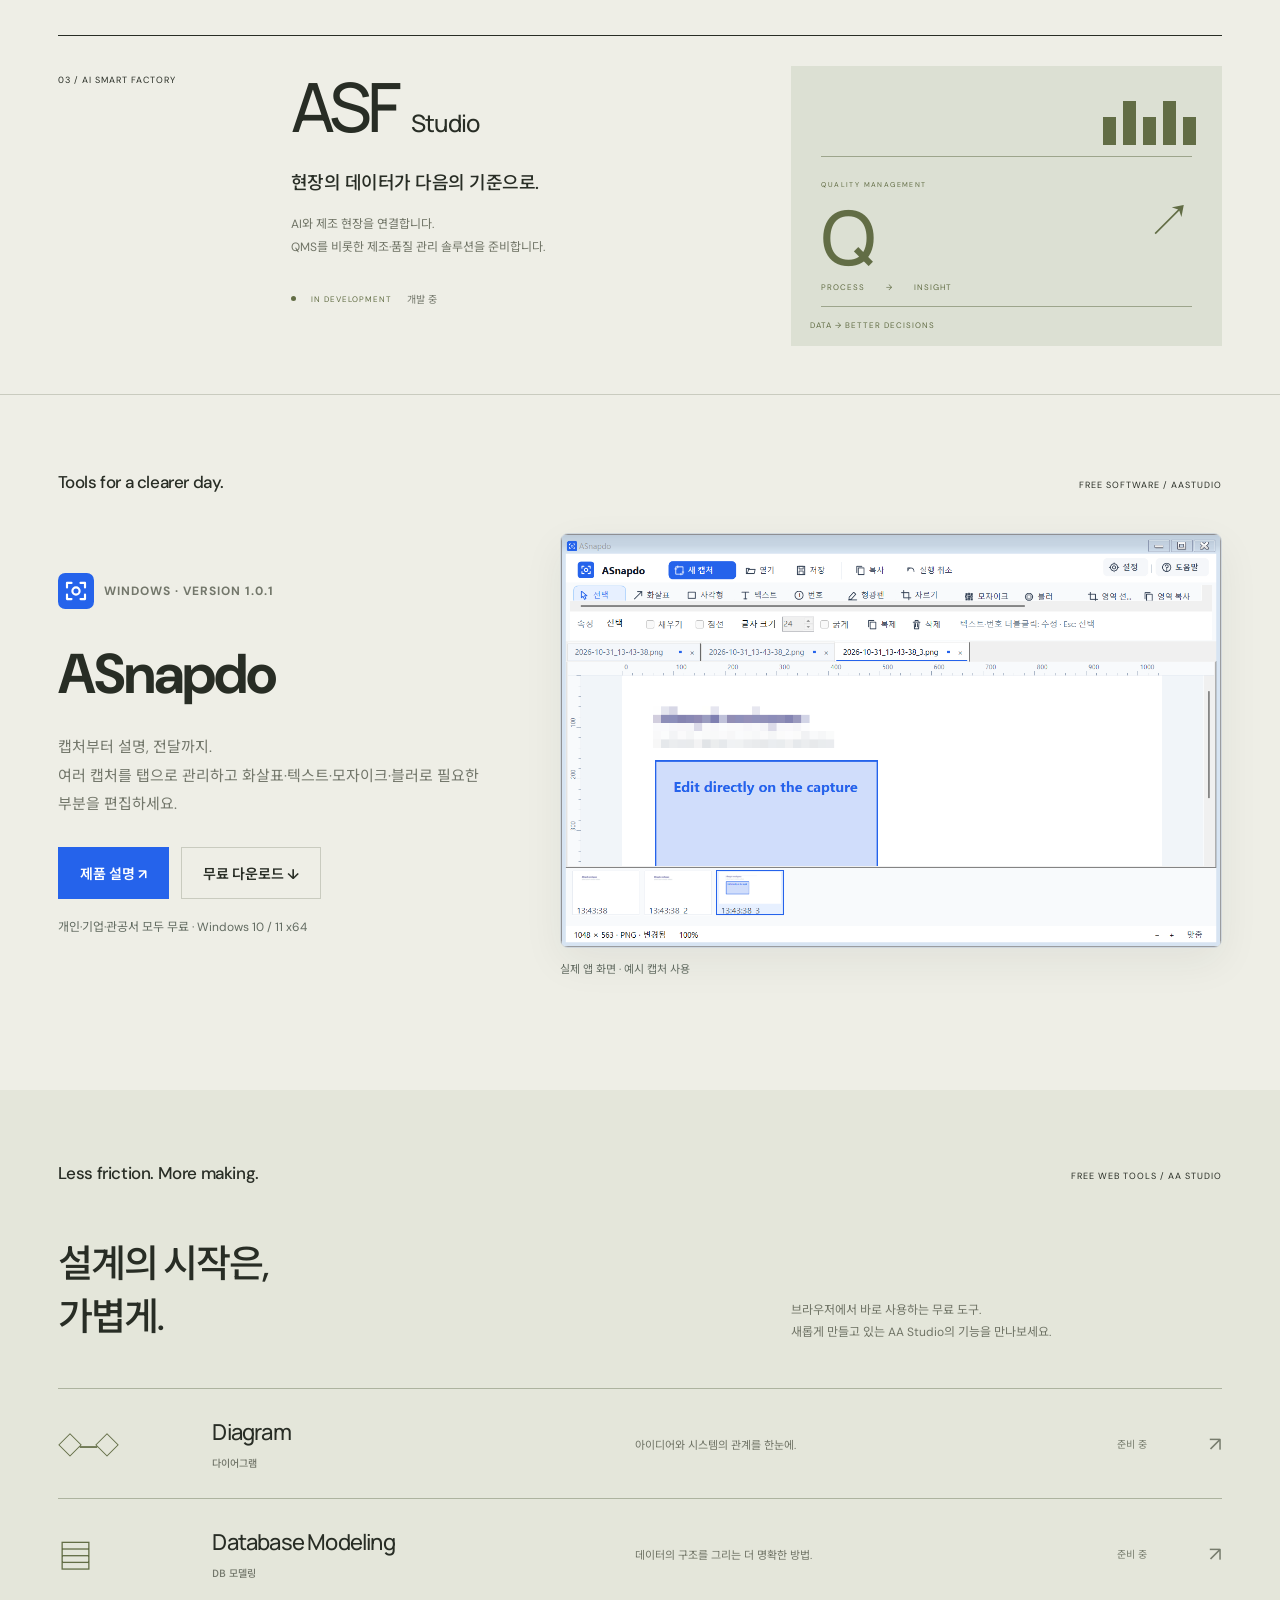
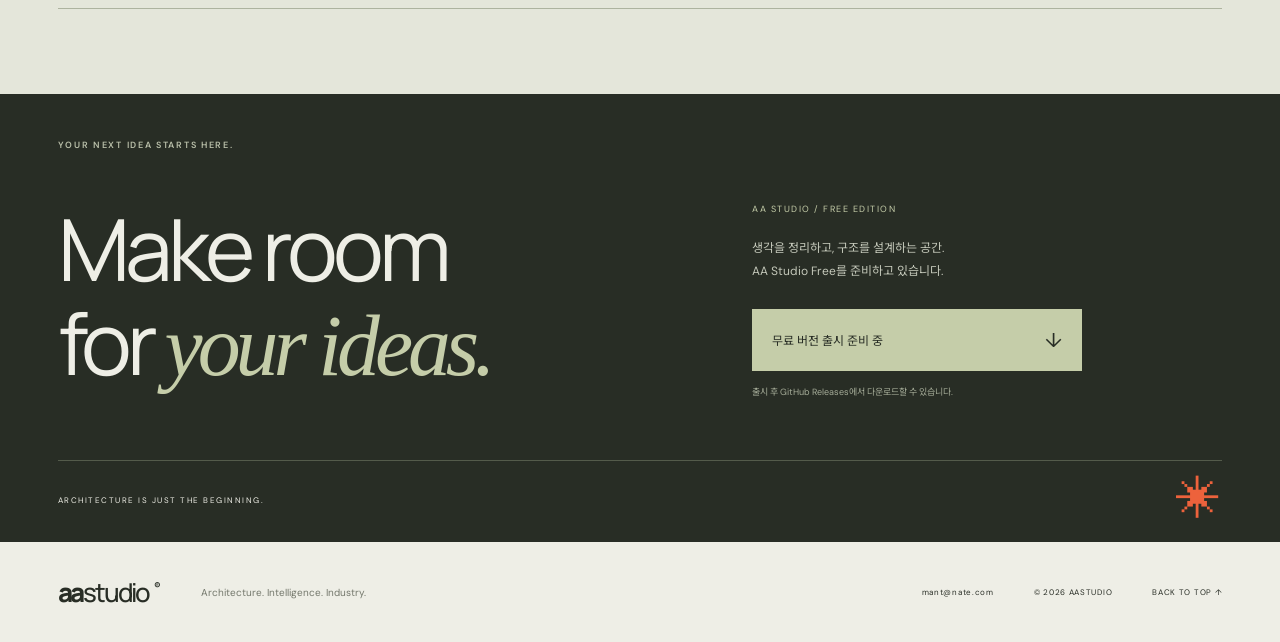
==== commit 2eae3dd9: "Publish ASnapdo 1.0.1 product pages and release information" ====
--- a/index.html
+++ b/index.html
@@ -8,11 +8,12 @@
   <title>AASTUDIO — A practice of possibilities.</title>
   <link rel="icon" href="favicon.svg" type="image/svg+xml">
   <link rel="stylesheet" href="style.css">
+  <link rel="stylesheet" href="asnapdo/product.css">
 </head>
 <body>
   <header class="header">
     <a class="wordmark" href="#" aria-label="AASTUDIO 홈">aa<span>studio</span><i>®</i></a>
-    <nav aria-label="주 메뉴"><a href="#studios">Studios <span>03</span></a><a href="#tools">Free tools <span>↗</span></a><a class="nav-download" href="#download">AA Studio Free <span>↓</span></a></nav>
+    <nav aria-label="주 메뉴"><a href="#studios">Studios <span>03</span></a><a href="#products">Products <span>↗</span></a><a class="nav-download" href="#download">AA Studio Free <span>↓</span></a></nav>
   </header>
   <main>
     <section class="hero" aria-labelledby="hero-title">
@@ -95,6 +96,10 @@
         <div class="visual factory-art" aria-label="공정 데이터가 차례로 흐르고 품질 검사가 진행되는 그래픽" role="img"><div class="production" aria-hidden="true"><i></i><i></i><i></i><i></i><i></i></div><div class="quality" aria-hidden="true"><span>QUALITY MANAGEMENT</span><strong>Q<span>↗</span></strong><div>PROCESS <span>→</span> INSIGHT</div></div><span>DATA → BETTER DECISIONS</span></div>
       </article>
     </section>
+    <section id="products" class="product-launch" aria-labelledby="products-title">
+      <div class="section-top"><h2 id="products-title">Tools for a clearer day.</h2><span>FREE SOFTWARE / AASTUDIO</span></div>
+      <article class="product-launch-card"><div><div class="product-identity"><img src="asnapdo/assets/asnapdo.svg" alt="" width="36" height="36">WINDOWS · VERSION 1.0.1</div><h3>ASnapdo</h3><p>캡처부터 설명, 전달까지.<br>여러 캡처를 탭으로 관리하고 화살표·텍스트·모자이크·블러로 필요한 부분을 편집하세요.</p><div class="product-actions"><a class="snap-button" href="asnapdo/">제품 설명 ↗</a><a class="snap-button secondary" href="https://github.com/mant81/ASnapdo/releases/download/v1.0.1/asnapdo_inst_x64_1.0.1.exe">무료 다운로드 ↓</a></div><span class="product-caption">개인·기업·관공서 모두 무료 · Windows 10 / 11 x64</span></div><figure class="product-shot"><a href="asnapdo/"><img src="asnapdo/assets/asnapdo-gallery.png" alt="ASnapdo의 캡처 탭과 편집 도구, 선택형 갤러리 화면" width="1280" height="800" loading="lazy"></a><figcaption>실제 앱 화면 · 예시 캡처 사용</figcaption></figure></article>
+    </section>
     <section id="tools" class="tools" aria-labelledby="tools-title"><div class="section-top"><h2 id="tools-title">Less friction. More making.</h2><span>FREE WEB TOOLS / AA STUDIO</span></div><div class="tools-intro"><p>설계의 시작은,<br>가볍게.</p><span>브라우저에서 바로 사용하는 무료 도구.<br>새롭게 만들고 있는 AA Studio의 기능을 만나보세요.</span></div>
       <div class="tool-row"><span class="tool-icon" aria-hidden="true">◇—◇</span><h3>Diagram<span>다이어그램</span></h3><p>아이디어와 시스템의 관계를 한눈에.</p><a data-tool="diagram" class="tool-action unavailable" aria-disabled="true">준비 중 <span>↗</span></a></div>
       <div class="tool-row"><span class="tool-icon db-icon" aria-hidden="true">▤</span><h3>Database Modeling<span>DB 모델링</span></h3><p>데이터의 구조를 그리는 더 명확한 방법.</p><a data-tool="database" class="tool-action unavailable" aria-disabled="true">준비 중 <span>↗</span></a></div>
--- a/asnapdo/product.css
+++ b/asnapdo/product.css
@@ -0,0 +1,6 @@
+:root{--snap-blue:#2563eb;--snap-muted:#626b61;--snap-line:#cdd2c8;--snap-white:#fafbf8}
+.product-page{background:#f4f5ef}.product-page .header{height:88px}.product-page .header nav{gap:26px}.product-page .header .nav-download{background:var(--snap-blue);border-color:var(--snap-blue);color:white}.product-page .header a:hover{opacity:.8}.product-container{max-width:1320px;margin:auto;padding:0 4.5%}.product-subnav{position:sticky;top:0;z-index:5;display:flex;align-items:center;justify-content:space-between;gap:24px;padding:16px 0;background:#f4f5ef;border-bottom:1px solid var(--snap-line)}.product-identity{display:inline-flex;align-items:center;gap:10px;font-size:19px;font-weight:700;letter-spacing:-.5px;white-space:nowrap}.product-identity img{width:30px;height:30px}.product-tabs{display:flex;gap:26px;align-items:center;white-space:nowrap;font-size:13px}.product-tabs a{padding:9px 0;border-bottom:2px solid transparent}.product-tabs a[aria-current=page]{color:var(--snap-blue);border-color:var(--snap-blue);font-weight:700}.product-page h1{font-family:inherit;font-size:clamp(42px,4.7vw,72px);line-height:1.18;letter-spacing:-.065em;font-weight:600;margin:20px 0 24px}.product-page h1 em{font-family:inherit;color:var(--snap-blue);font-style:normal}.product-kicker{font-size:11px;letter-spacing:1.4px;font-weight:700;color:var(--snap-muted);text-transform:uppercase}.product-hero{display:grid;grid-template-columns:.9fr 1.15fr;gap:44px;align-items:center;padding:72px 0 64px}.product-lead{font-size:16px;line-height:1.9;color:var(--snap-muted);max-width:520px;word-break:keep-all}.product-actions{display:flex;align-items:center;flex-wrap:wrap;gap:12px;margin:28px 0 16px}.snap-button{display:inline-flex;justify-content:center;align-items:center;gap:14px;padding:15px 21px;background:var(--snap-blue);border:1px solid var(--snap-blue);color:white;font-size:14px;font-weight:600;transition:opacity .2s}.snap-button:hover{opacity:.85}.snap-button.secondary{background:transparent;color:var(--ink);border-color:var(--snap-line)}.product-caption{font-size:12px;color:var(--snap-muted);line-height:1.8}.product-shot{margin:0;min-width:0}.product-shot img{display:block;width:100%;height:auto;border:1px solid #d0d7dc;border-radius:8px;background:#fff;box-shadow:0 14px 40px #182b3410}.product-shot figcaption{font-size:11px;color:var(--snap-muted);margin-top:12px;line-height:1.7}.product-facts{display:grid;grid-template-columns:repeat(3,1fr);padding:25px 0;border-top:1px solid var(--snap-line);border-bottom:1px solid var(--snap-line);gap:26px}.product-facts span{display:block;font-size:11px;color:var(--snap-muted);margin-bottom:9px}.product-facts strong{font-size:16px;font-weight:600}.feature-menu{display:flex;gap:28px;overflow-x:auto;padding:26px 0;font-size:13px;white-space:nowrap}.feature-menu a:hover{color:var(--snap-blue)}.feature-section{padding:70px 0;border-top:1px solid var(--snap-line);scroll-margin-top:84px}.feature-section h2,.download-panel h2,.changes-header h2{font-size:clamp(27px,3vw,40px);font-weight:600;line-height:1.4;letter-spacing:-1.6px;margin:14px 0 22px}.feature-columns{display:grid;grid-template-columns:.85fr 1.15fr;align-items:center;gap:65px}.feature-copy p{font-size:15px;line-height:1.95;color:var(--snap-muted);word-break:keep-all}.feature-list{list-style:none;padding:0;margin:24px 0 0}.feature-list li{padding:11px 0 11px 22px;border-top:1px solid var(--snap-line);font-size:14px;line-height:1.7;position:relative}.feature-list li:before{content:'↗';position:absolute;left:0;color:var(--snap-blue)}.feature-text-grid{display:grid;grid-template-columns:repeat(3,1fr);gap:40px;margin-top:34px}.feature-text-grid h3{font-size:19px;font-weight:600;margin:0 0 12px;letter-spacing:-.6px}.feature-text-grid p{font-size:14px;line-height:1.9;color:var(--snap-muted);word-break:keep-all}.key-table{width:100%;border-collapse:collapse;font-size:14px;margin-top:28px}.key-table th,.key-table td{padding:16px 12px;text-align:left;border-bottom:1px solid var(--snap-line)}.key-table th{font-size:12px;color:var(--snap-muted);font-weight:500}.key-table td:first-child{white-space:nowrap;width:36%}.key-table kbd{font-family:inherit;font-weight:600;background:#e8ece5;padding:5px 9px;border-radius:3px;display:inline-block}.download-panel{padding:46px;background:#e7ecf1;border-top:2px solid var(--snap-blue);margin:40px 0 76px}.download-panel-top{display:flex;justify-content:space-between;align-items:center;gap:30px}.download-panel p{color:var(--snap-muted);line-height:1.9;font-size:14px}.release-details{display:grid;grid-template-columns:1fr 1fr;gap:12px 35px;font-size:12px;line-height:1.8;border-top:1px solid #c3cdd5;padding-top:22px;margin-top:25px}.release-details dt{color:var(--snap-muted)}.release-details dd{margin:3px 0 10px;overflow-wrap:anywhere}.release-details .checksum{grid-column:1/-1;font-family:monospace}.product-footer{display:flex;justify-content:space-between;flex-wrap:wrap;gap:20px;padding:26px 0 40px;border-top:1px solid var(--snap-line);font-size:12px;color:var(--snap-muted)}.product-footer a{text-decoration:underline;text-underline-offset:4px}.changes-header{padding:65px 0 42px;border-bottom:1px solid var(--snap-line)}.changes-header h1{margin-bottom:18px}.changes-layout{display:grid;grid-template-columns:220px 1fr;gap:65px;padding:48px 0 70px}.changes-aside{font-size:13px;color:var(--snap-muted);line-height:1.9}.changes-aside strong{display:block;color:var(--ink);font-size:17px;margin-bottom:10px}.change-release h2{display:flex;align-items:center;flex-wrap:wrap;gap:14px;font-size:34px;letter-spacing:-1px;margin:0 0 12px}.version-badge{font-size:11px;letter-spacing:0;font-weight:500;padding:6px 10px;background:#e3ebfa;color:var(--snap-blue)}.change-release time{font-size:13px;color:var(--snap-muted)}.change-release h3{font-size:18px;margin-top:32px}.change-release ul{padding-left:20px;color:var(--snap-muted);font-size:14px;line-height:2}.change-release li{padding:4px 0}.change-release .release-note{font-size:13px;line-height:1.9;margin-top:28px;color:var(--snap-muted)}.product-launch{padding:76px 4.5%;border-top:1px solid var(--line)}.product-launch-card{display:grid;grid-template-columns:.8fr 1.2fr;gap:60px;align-items:center}.product-launch h3{font-size:56px;letter-spacing:-2px;margin:23px 0}.product-launch p{font-size:15px;line-height:1.9;color:var(--muted);word-break:keep-all}.product-launch .product-identity{font-size:12px;color:var(--muted);letter-spacing:1px}.product-launch .product-identity img{width:36px;height:36px}.product-launch .snap-button.secondary{border-color:var(--line)}
+@media(min-width:1600px){.product-container{padding:0 60px}}@media(max-width:1000px){.product-hero{grid-template-columns:1fr;padding-top:48px;gap:35px}.product-hero .product-shot{max-width:850px}.feature-columns{grid-template-columns:1fr;gap:32px}.feature-text-grid{gap:24px}.product-launch-card{grid-template-columns:1fr;gap:30px}.product-launch .product-shot{max-width:850px}.changes-layout{grid-template-columns:160px 1fr;gap:30px}.product-page .header nav{gap:18px}}@media(max-width:600px){.product-page .header{height:76px}.product-page .header .wordmark{font-size:27px}.product-page .header nav{font-size:12px;gap:12px}.product-page .header nav .nav-download{padding:10px}.product-page .header nav a:first-child{display:none}.product-subnav{gap:12px}.product-identity{font-size:17px}.product-tabs{gap:16px;font-size:12px}.product-page h1{font-size:43px;letter-spacing:-2.8px}.product-hero{padding:40px 0}.product-lead{font-size:14px}.product-facts{grid-template-columns:1fr;gap:18px;padding:23px 0}.product-facts>div{display:flex;justify-content:space-between;align-items:center;gap:12px}.product-facts span{margin:0}.product-facts strong{font-size:13px}.feature-section{padding:45px 0}.feature-text-grid{grid-template-columns:1fr;gap:20px}.feature-menu{gap:24px}.download-panel{padding:25px 20px;margin-bottom:40px}.download-panel-top{display:block}.release-details{grid-template-columns:1fr}.release-details .checksum{grid-column:auto}.product-actions .snap-button{padding:14px 16px;font-size:13px}.changes-header{padding-top:40px}.changes-layout{grid-template-columns:1fr;gap:25px;padding-top:30px}.changes-aside{border-bottom:1px solid var(--snap-line);padding-bottom:24px}.change-release h2{font-size:30px}.key-table{font-size:12px}.key-table th,.key-table td{padding:14px 5px}.key-table kbd{padding:5px 6px}.product-launch{padding-top:50px;padding-bottom:50px}.product-launch h3{font-size:46px}}
+
+.product-page>footer.product-container{display:block;margin:0 auto;border:0;padding:0 4.5%;height:auto}
+.change-releases{min-width:0}.change-release+.change-release{margin-top:48px;padding-top:48px;border-top:1px solid var(--snap-line)}
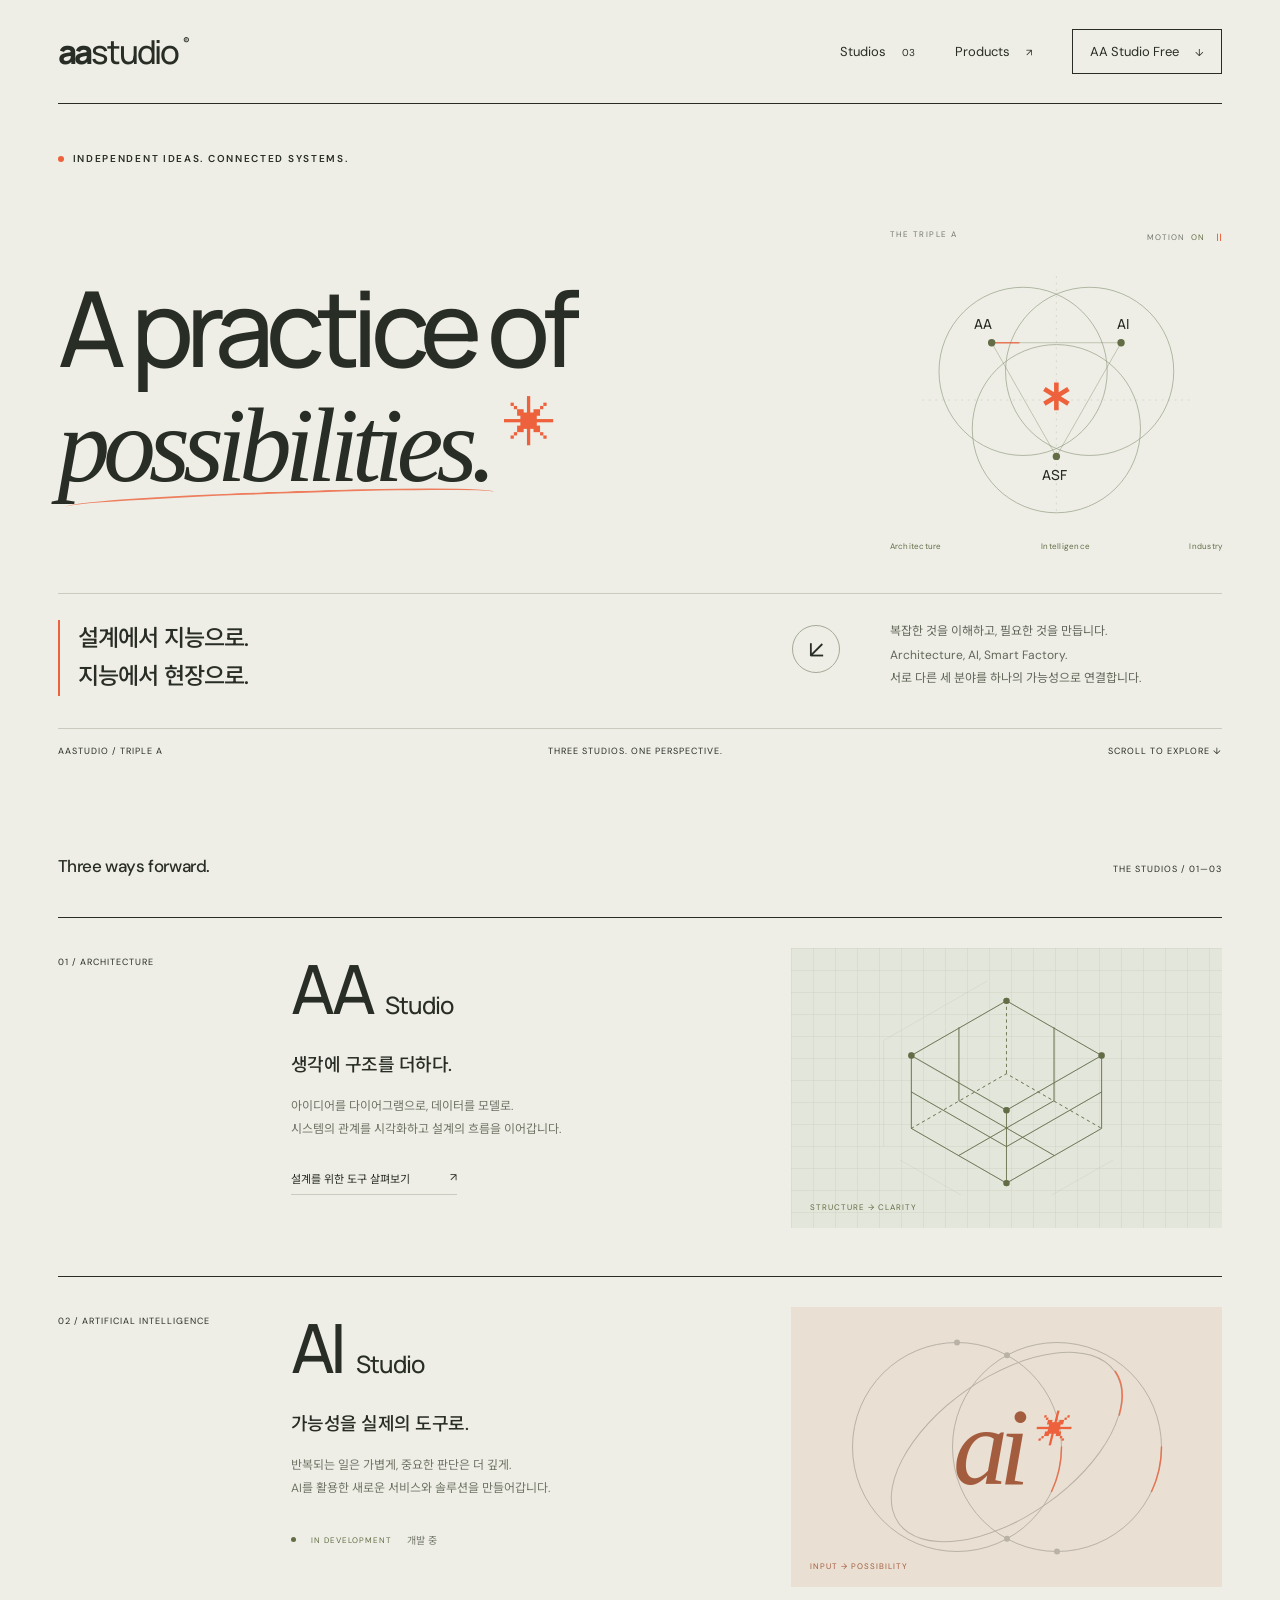
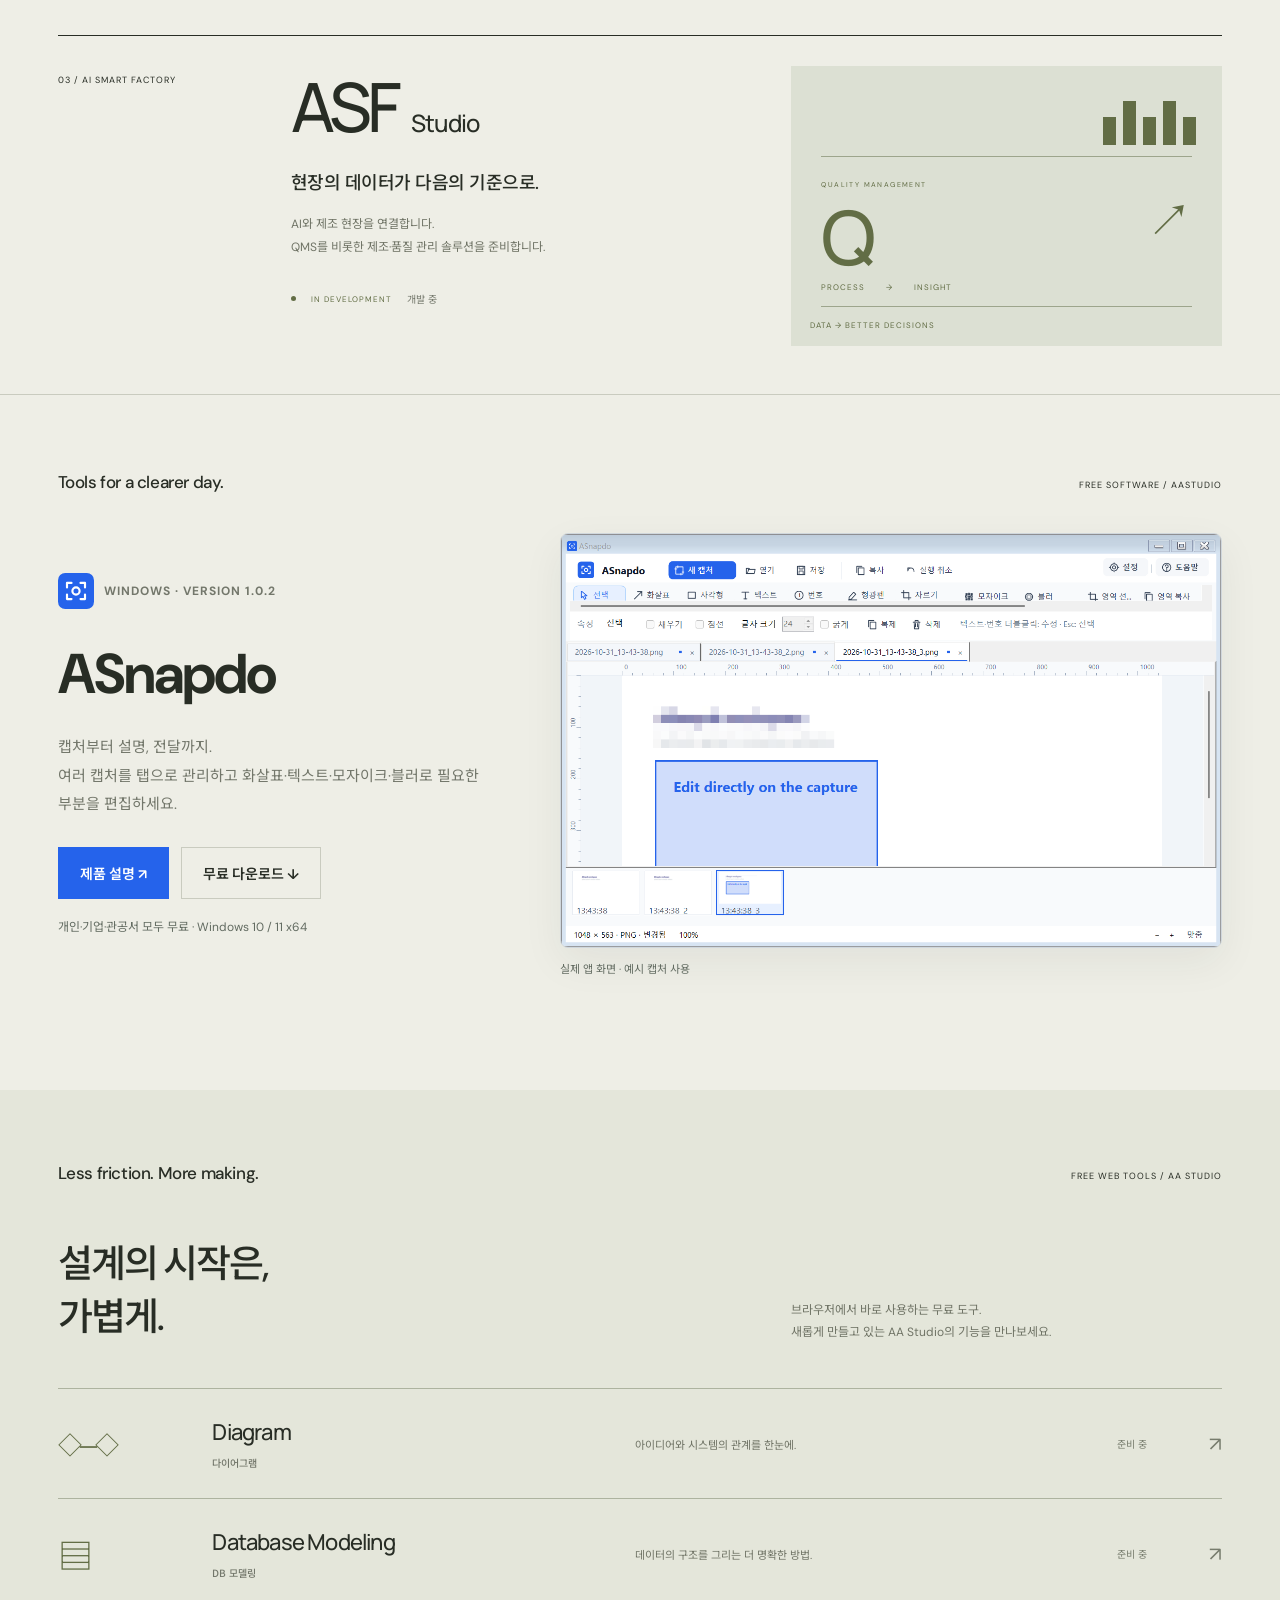
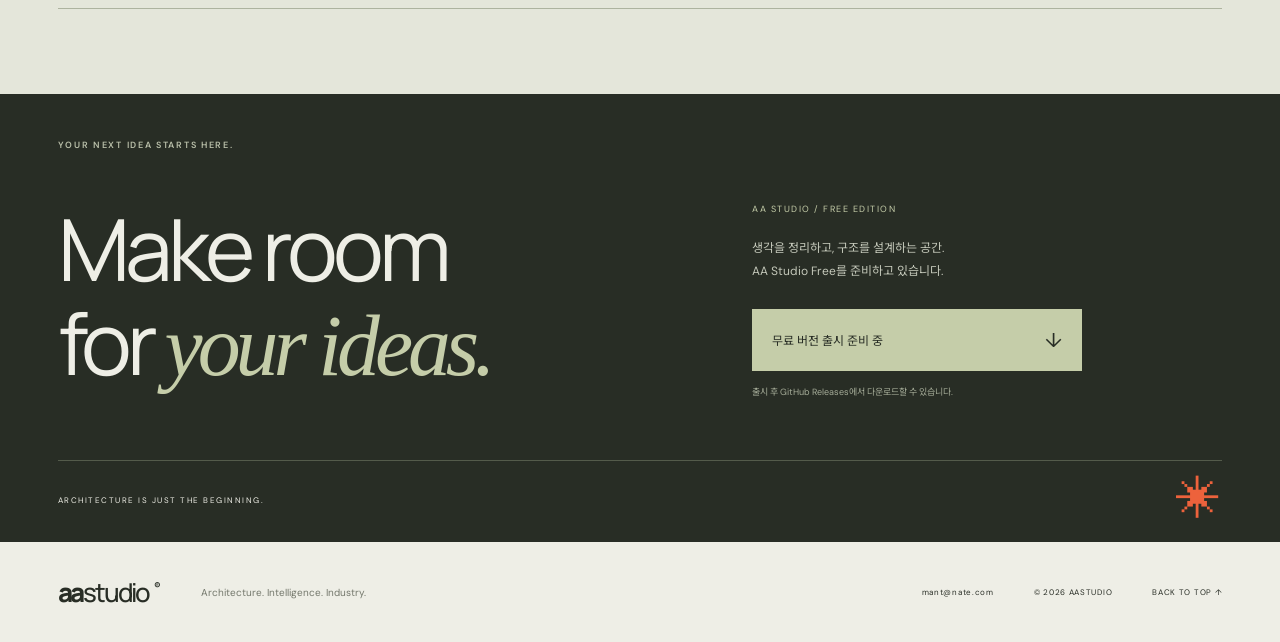
==== commit addd11e2: "Publish ASnapdo 1.0.2 release information and installer" ====
--- a/index.html
+++ b/index.html
@@ -98,7 +98,7 @@
     </section>
     <section id="products" class="product-launch" aria-labelledby="products-title">
       <div class="section-top"><h2 id="products-title">Tools for a clearer day.</h2><span>FREE SOFTWARE / AASTUDIO</span></div>
-      <article class="product-launch-card"><div><div class="product-identity"><img src="asnapdo/assets/asnapdo.svg" alt="" width="36" height="36">WINDOWS · VERSION 1.0.1</div><h3>ASnapdo</h3><p>캡처부터 설명, 전달까지.<br>여러 캡처를 탭으로 관리하고 화살표·텍스트·모자이크·블러로 필요한 부분을 편집하세요.</p><div class="product-actions"><a class="snap-button" href="asnapdo/">제품 설명 ↗</a><a class="snap-button secondary" href="https://github.com/mant81/ASnapdo/releases/download/v1.0.1/asnapdo_inst_x64_1.0.1.exe">무료 다운로드 ↓</a></div><span class="product-caption">개인·기업·관공서 모두 무료 · Windows 10 / 11 x64</span></div><figure class="product-shot"><a href="asnapdo/"><img src="asnapdo/assets/asnapdo-gallery.png" alt="ASnapdo의 캡처 탭과 편집 도구, 선택형 갤러리 화면" width="1280" height="800" loading="lazy"></a><figcaption>실제 앱 화면 · 예시 캡처 사용</figcaption></figure></article>
+      <article class="product-launch-card"><div><div class="product-identity"><img src="asnapdo/assets/asnapdo.svg" alt="" width="36" height="36">WINDOWS · VERSION 1.0.2</div><h3>ASnapdo</h3><p>캡처부터 설명, 전달까지.<br>여러 캡처를 탭으로 관리하고 화살표·텍스트·모자이크·블러로 필요한 부분을 편집하세요.</p><div class="product-actions"><a class="snap-button" href="asnapdo/">제품 설명 ↗</a><a class="snap-button secondary" href="https://github.com/mant81/ASnapdo/releases/download/v1.0.2/asnapdo_inst_x64_1.0.2.exe">무료 다운로드 ↓</a></div><span class="product-caption">개인·기업·관공서 모두 무료 · Windows 10 / 11 x64</span></div><figure class="product-shot"><a href="asnapdo/"><img src="asnapdo/assets/asnapdo-gallery.png" alt="ASnapdo의 캡처 탭과 편집 도구, 선택형 갤러리 화면" width="1280" height="800" loading="lazy"></a><figcaption>실제 앱 화면 · 예시 캡처 사용</figcaption></figure></article>
     </section>
     <section id="tools" class="tools" aria-labelledby="tools-title"><div class="section-top"><h2 id="tools-title">Less friction. More making.</h2><span>FREE WEB TOOLS / AA STUDIO</span></div><div class="tools-intro"><p>설계의 시작은,<br>가볍게.</p><span>브라우저에서 바로 사용하는 무료 도구.<br>새롭게 만들고 있는 AA Studio의 기능을 만나보세요.</span></div>
       <div class="tool-row"><span class="tool-icon" aria-hidden="true">◇—◇</span><h3>Diagram<span>다이어그램</span></h3><p>아이디어와 시스템의 관계를 한눈에.</p><a data-tool="diagram" class="tool-action unavailable" aria-disabled="true">준비 중 <span>↗</span></a></div>
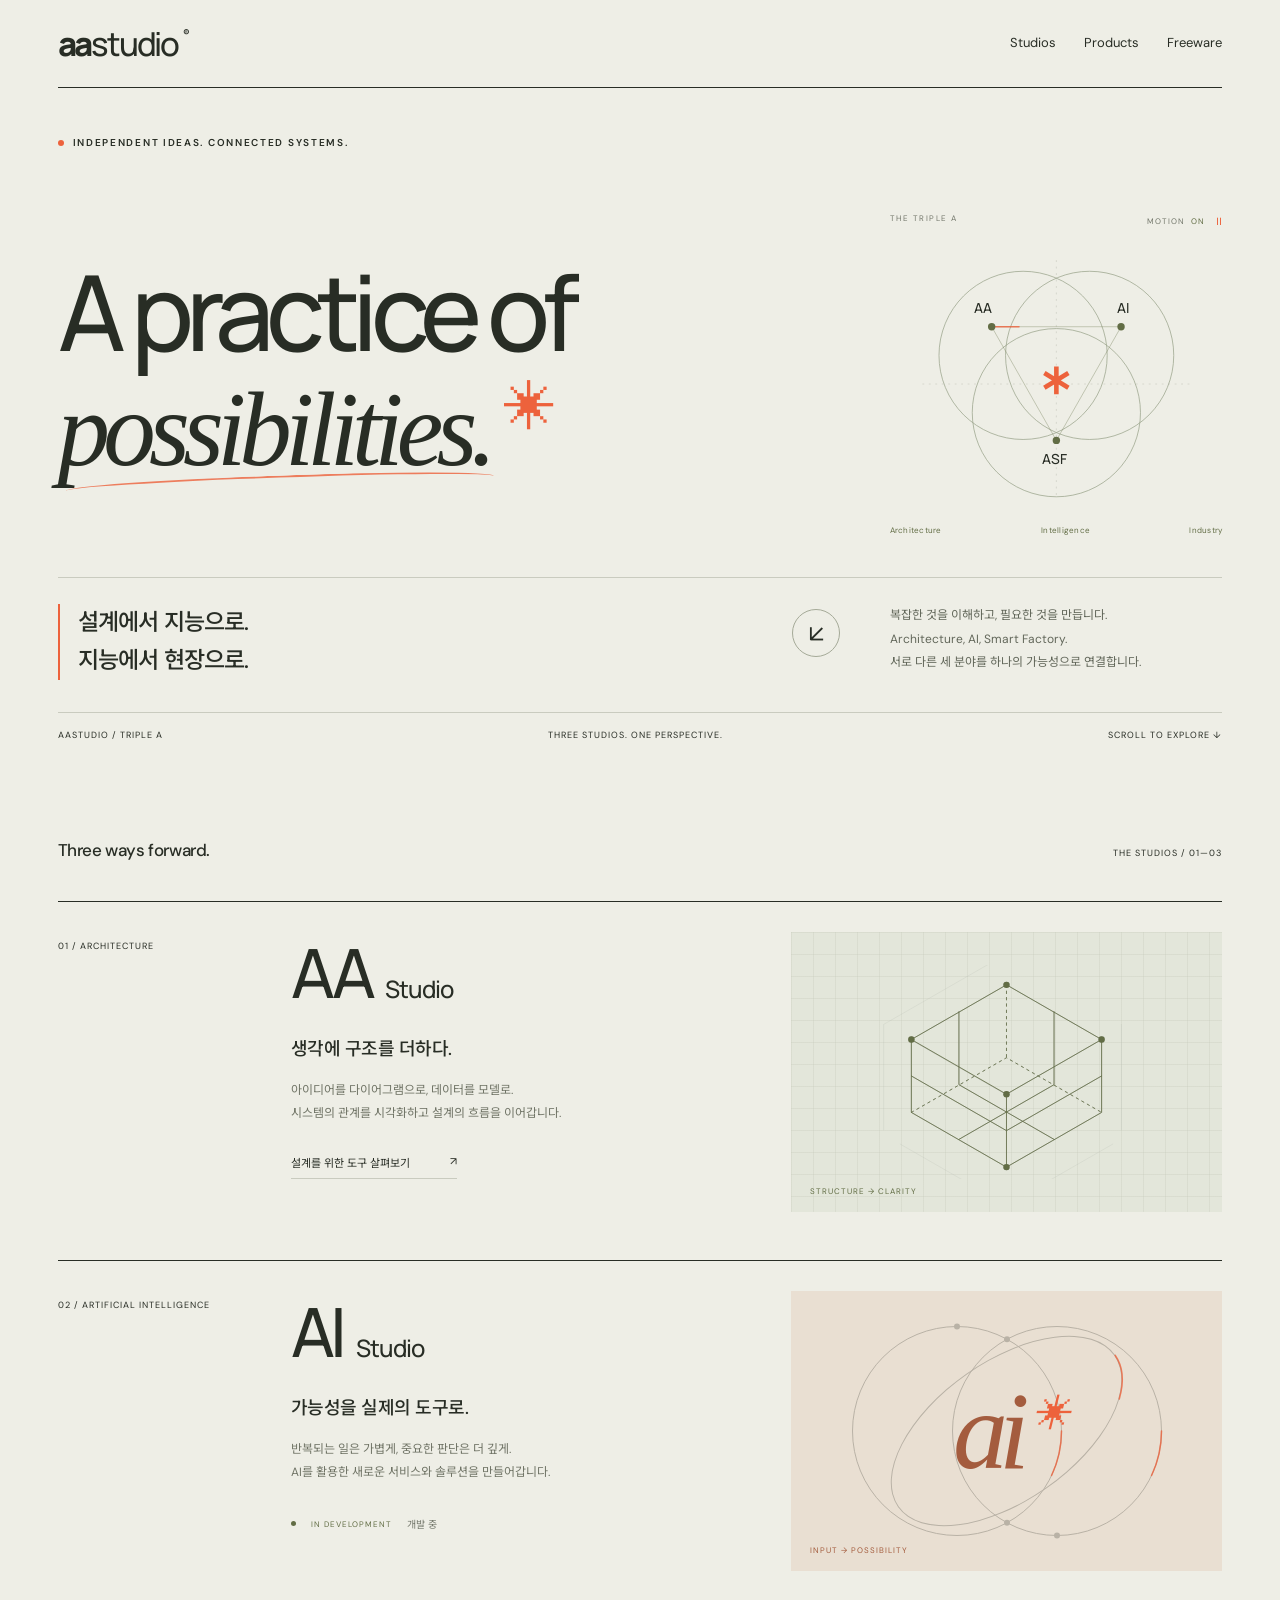
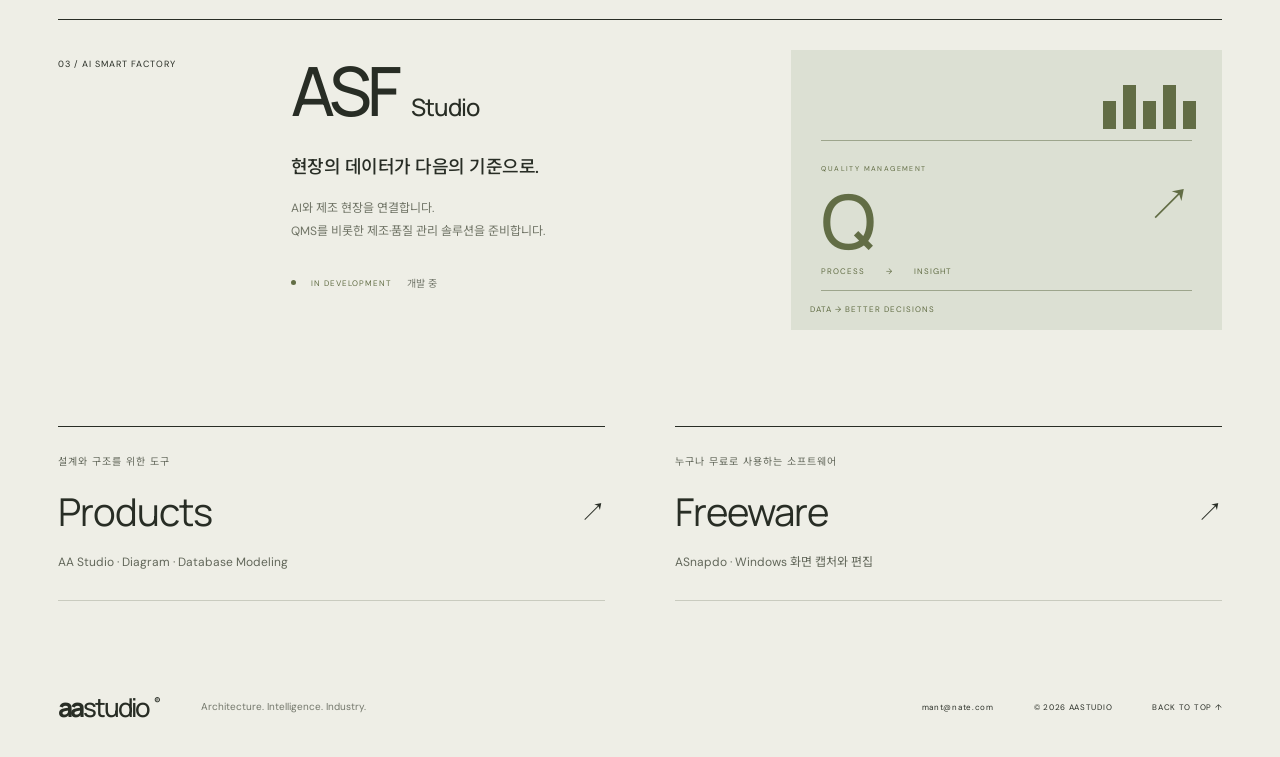
==== commit 81d7ded6: "Separate products and freeware and improve ASnapdo usability" ====
--- a/index.html
+++ b/index.html
@@ -8,13 +8,9 @@
   <title>AASTUDIO — A practice of possibilities.</title>
   <link rel="icon" href="favicon.svg" type="image/svg+xml">
   <link rel="stylesheet" href="style.css">
-  <link rel="stylesheet" href="asnapdo/product.css">
 </head>
-<body>
-  <header class="header">
-    <a class="wordmark" href="#" aria-label="AASTUDIO 홈">aa<span>studio</span><i>®</i></a>
-    <nav aria-label="주 메뉴"><a href="#studios">Studios <span>03</span></a><a href="#products">Products <span>↗</span></a><a class="nav-download" href="#download">AA Studio Free <span>↓</span></a></nav>
-  </header>
+<body class="home-page">
+  <header class="header site-header"><a class="wordmark" href="./" aria-label="AASTUDIO 홈">aa<span>studio</span><i>®</i></a><nav aria-label="사이트 메뉴"><a href="./#studios">Studios</a><a href="./products/">Products</a><a href="./freeware/">Freeware</a></nav></header>
   <main>
     <section class="hero" aria-labelledby="hero-title">
       <div class="eyebrow"><span class="status-dot"></span> INDEPENDENT IDEAS. CONNECTED SYSTEMS.</div>
@@ -45,7 +41,7 @@
       <div class="section-top"><h2 id="studios-title">Three ways forward.</h2><span>THE STUDIOS / 01—03</span></div>
       <article class="studio architecture">
         <div class="studio-number">01 / ARCHITECTURE</div>
-        <div class="studio-copy"><h3>AA<span>Studio</span></h3><p class="studio-tagline">생각에 구조를 더하다.</p><p class="body-copy">아이디어를 다이어그램으로, 데이터를 모델로.<br>시스템의 관계를 시각화하고 설계의 흐름을 이어갑니다.</p><a class="text-link" href="#tools">설계를 위한 도구 살펴보기 <span>↗</span></a></div>
+        <div class="studio-copy"><h3>AA<span>Studio</span></h3><p class="studio-tagline">생각에 구조를 더하다.</p><p class="body-copy">아이디어를 다이어그램으로, 데이터를 모델로.<br>시스템의 관계를 시각화하고 설계의 흐름을 이어갑니다.</p><a class="text-link" href="products/#tools">설계를 위한 도구 살펴보기 <span>↗</span></a></div>
         <div class="visual blueprint" aria-label="회색 도형 위로 컬러 선이 차례로 그려지는 아키텍처 다이어그램" role="img">
           <svg viewBox="0 0 400 270" fill="none" aria-hidden="true">
             <g class="blueprint-base" stroke="currentColor" stroke-width="1" stroke-linecap="round" stroke-linejoin="round">
@@ -96,15 +92,10 @@
         <div class="visual factory-art" aria-label="공정 데이터가 차례로 흐르고 품질 검사가 진행되는 그래픽" role="img"><div class="production" aria-hidden="true"><i></i><i></i><i></i><i></i><i></i></div><div class="quality" aria-hidden="true"><span>QUALITY MANAGEMENT</span><strong>Q<span>↗</span></strong><div>PROCESS <span>→</span> INSIGHT</div></div><span>DATA → BETTER DECISIONS</span></div>
       </article>
     </section>
-    <section id="products" class="product-launch" aria-labelledby="products-title">
-      <div class="section-top"><h2 id="products-title">Tools for a clearer day.</h2><span>FREE SOFTWARE / AASTUDIO</span></div>
-      <article class="product-launch-card"><div><div class="product-identity"><img src="asnapdo/assets/asnapdo.svg" alt="" width="36" height="36">WINDOWS · VERSION 1.0.2</div><h3>ASnapdo</h3><p>캡처부터 설명, 전달까지.<br>여러 캡처를 탭으로 관리하고 화살표·텍스트·모자이크·블러로 필요한 부분을 편집하세요.</p><div class="product-actions"><a class="snap-button" href="asnapdo/">제품 설명 ↗</a><a class="snap-button secondary" href="https://github.com/mant81/ASnapdo/releases/download/v1.0.2/asnapdo_inst_x64_1.0.2.exe">무료 다운로드 ↓</a></div><span class="product-caption">개인·기업·관공서 모두 무료 · Windows 10 / 11 x64</span></div><figure class="product-shot"><a href="asnapdo/"><img src="asnapdo/assets/asnapdo-gallery.png" alt="ASnapdo의 캡처 탭과 편집 도구, 선택형 갤러리 화면" width="1280" height="800" loading="lazy"></a><figcaption>실제 앱 화면 · 예시 캡처 사용</figcaption></figure></article>
-    </section>
-    <section id="tools" class="tools" aria-labelledby="tools-title"><div class="section-top"><h2 id="tools-title">Less friction. More making.</h2><span>FREE WEB TOOLS / AA STUDIO</span></div><div class="tools-intro"><p>설계의 시작은,<br>가볍게.</p><span>브라우저에서 바로 사용하는 무료 도구.<br>새롭게 만들고 있는 AA Studio의 기능을 만나보세요.</span></div>
-      <div class="tool-row"><span class="tool-icon" aria-hidden="true">◇—◇</span><h3>Diagram<span>다이어그램</span></h3><p>아이디어와 시스템의 관계를 한눈에.</p><a data-tool="diagram" class="tool-action unavailable" aria-disabled="true">준비 중 <span>↗</span></a></div>
-      <div class="tool-row"><span class="tool-icon db-icon" aria-hidden="true">▤</span><h3>Database Modeling<span>DB 모델링</span></h3><p>데이터의 구조를 그리는 더 명확한 방법.</p><a data-tool="database" class="tool-action unavailable" aria-disabled="true">준비 중 <span>↗</span></a></div>
-    </section>
-    <section id="download" class="download" aria-labelledby="download-title"><div class="eyebrow">YOUR NEXT IDEA STARTS HERE.</div><div class="download-main"><h2 id="download-title">Make room<br>for <em>your ideas.</em></h2><div class="download-copy"><span class="edition">AA STUDIO / FREE EDITION</span><p>생각을 정리하고, 구조를 설계하는 공간.<br>AA Studio Free를 준비하고 있습니다.</p><a id="release-link" class="download-button unavailable" aria-disabled="true">무료 버전 출시 준비 중 <span>↓</span></a><span id="release-note" class="release-note">출시 후 GitHub Releases에서 다운로드할 수 있습니다.</span></div></div><div class="download-foot"><span>ARCHITECTURE IS JUST THE BEGINNING.</span><span class="asterisk" aria-hidden="true">✳</span></div></section>
+    <nav class="home-directory" aria-label="제품과 무료 소프트웨어">
+      <a id="products" class="directory-link" href="products/"><span class="catalog-label">설계와 구조를 위한 도구</span><span class="directory-title">Products <span aria-hidden="true">↗</span></span><span class="directory-description">AA Studio · Diagram · Database Modeling</span></a>
+      <a id="freeware" class="directory-link" href="freeware/"><span class="catalog-label">누구나 무료로 사용하는 소프트웨어</span><span class="directory-title">Freeware <span aria-hidden="true">↗</span></span><span class="directory-description">ASnapdo · Windows 화면 캡처와 편집</span></a>
+    </nav>
   </main>
   <footer><a class="wordmark" href="#">aa<span>studio</span><i>®</i></a><p>Architecture. Intelligence. Industry.</p><span class="footer-contact">mant@nate.com</span><span>© <span id="year">2026</span> AASTUDIO</span><a href="#" class="back-top">BACK TO TOP ↑</a></footer>
   <script src="site-config.js"></script><script src="script.js"></script>
--- a/style.css
+++ b/style.css
@@ -128,3 +128,67 @@
 @media(prefers-reduced-motion:reduce){.factory-art.is-animated *,.factory-art.is-animated *::after{animation:none!important}.factory-art.is-animated .production i::after,.factory-art.is-animated .quality::after{display:none}}
 
 .footer-contact{white-space:nowrap}
+
+/* Products and freeware share the site's editorial grid and palette. */
+.catalog-container{max-width:1320px;margin:auto;padding:0 4.5%;min-height:calc(100vh - 200px)}
+.catalog-section{padding:52px 0 76px;scroll-margin-top:24px}
+.catalog-heading{padding-bottom:34px;margin-bottom:40px;border-bottom:1px solid var(--ink)}
+.catalog-heading h1{font-family:'Manrope',sans-serif;font-size:clamp(48px,6vw,80px);font-weight:500;letter-spacing:-.065em;line-height:1.1;margin:20px 0}
+.catalog-heading p{font-size:15px;line-height:1.9;color:#62675a;margin:0;word-break:keep-all}
+.catalog-product{display:grid;grid-template-columns:1fr 1fr;gap:8%;align-items:start;padding:8px 0 46px}
+.catalog-label{font-size:10px;letter-spacing:1px;color:#62675a;line-height:1.8}
+.catalog-product h2,.product-launch-card h2{font-family:'Manrope',sans-serif;font-size:clamp(38px,4.5vw,60px);line-height:1.2;font-weight:500;letter-spacing:-2px;margin:20px 0}
+.catalog-tagline{font-size:20px;line-height:1.6;letter-spacing:-.6px;margin:0}
+.catalog-product .download-copy p{font-size:14px;line-height:1.9;color:#62675a;margin:18px 0 24px;max-width:480px;word-break:keep-all}
+.catalog-status,.freeware-badge{display:inline-block;font-size:10px;font-weight:500;line-height:1.6;letter-spacing:.5px;padding:5px 9px;border:1px solid #adb39f;color:var(--olive)}
+.catalog-pending{display:block;font-size:12px;color:#62675a}
+.catalog-note{display:block;font-size:11px;line-height:1.8;margin-top:10px;color:#62675a}
+.catalog-tools{scroll-margin-top:24px}
+.catalog-tools>.catalog-label{padding:18px 0;font-weight:500;margin:0}
+.catalog-tools .tool-row:last-child{border-bottom:0}
+.catalog-tools .tool-row{border-color:var(--line)}
+.catalog-product{scroll-margin-top:24px}
+.product-launch-card{display:grid;grid-template-columns:.8fr 1.2fr;gap:60px;align-items:center}
+.product-identity{display:flex;align-items:center;flex-wrap:wrap;gap:12px;font-size:10px;letter-spacing:.5px;color:#62675a}
+.product-identity img{width:36px;height:36px}
+.product-launch-card p{font-size:14px;line-height:1.9;color:#62675a;word-break:keep-all}
+.product-actions{display:flex;flex-wrap:wrap;gap:12px;margin:28px 0 16px}
+.snap-button{display:inline-flex;align-items:center;justify-content:center;gap:12px;min-height:44px;padding:14px 18px;font-size:13px;font-weight:500;line-height:1.6;border:1px solid var(--ink);background:var(--ink);color:var(--paper);transition:background .2s}
+.snap-button:hover{background:var(--olive);border-color:var(--olive)}
+.snap-button.secondary{background:transparent;color:var(--ink);border-color:var(--line)}
+.snap-button.secondary:hover{border-color:var(--ink)}
+.product-caption{font-size:11px;color:#62675a;line-height:1.9}
+.download-summary{display:flex;flex-direction:column;gap:5px;font-size:12px;line-height:1.8;color:#62675a}
+.download-summary strong{font-size:12px;font-weight:500;color:var(--ink)}
+.download-summary>div{display:flex;flex-wrap:wrap;gap:18px;margin-top:7px}
+.download-summary a{text-decoration:underline;text-underline-offset:4px}
+.product-shot{margin:0;min-width:0}
+.product-shot img{display:block;width:100%;height:auto;border:1px solid var(--line)}
+.product-shot figcaption{font-size:10px;color:#62675a;line-height:1.8;margin-top:12px}
+.header nav a:focus-visible,.snap-button:focus-visible{outline:2px solid var(--olive);outline-offset:5px}
+.site-header{height:88px}
+.site-header nav{gap:28px}
+.site-header nav a{display:inline-flex;align-items:center;min-height:44px;border-bottom:2px solid transparent}
+.site-header nav a[aria-current]{border-bottom-color:var(--ink);font-weight:700}
+.home-directory{display:grid;grid-template-columns:1fr 1fr;gap:6%;margin:48px 4.5% 56px;align-items:stretch}
+.directory-link{display:flex;flex-direction:column;gap:14px;padding:26px 0;border-top:1px solid var(--ink);border-bottom:1px solid var(--line)}
+.directory-link .catalog-label{margin:0;font-size:10px}
+.directory-link .directory-title{display:flex;justify-content:space-between;align-items:center;margin:0;font-family:'Manrope',sans-serif;font-size:clamp(28px,3vw,42px);letter-spacing:-1px}
+.directory-title>span{font-size:26px}
+.directory-link .directory-description{font-size:12px;line-height:1.8;letter-spacing:0;margin:0;color:#62675a}
+.directory-link:hover .directory-title{color:var(--olive)}
+.directory-link:hover{color:inherit}
+@media(max-width:1000px){.product-launch-card{grid-template-columns:1fr;gap:30px}.product-launch .product-shot{max-width:850px}}
+@media(max-width:600px){
+  .site-header{height:auto;display:flex;flex-direction:column;align-items:flex-start;gap:8px;padding:16px 0 8px}
+  .site-header nav{width:100%;justify-content:space-between;gap:18px;font-size:13px}
+  .catalog-container{padding:0 6%}
+  .catalog-section{padding:32px 0 46px}
+  .catalog-heading{padding-bottom:26px;margin-bottom:28px}
+  .catalog-heading p{font-size:14px}
+  .catalog-product{grid-template-columns:1fr;gap:28px;padding-bottom:30px}
+  .catalog-tagline{font-size:18px}
+  .catalog-product h2,.product-launch-card h2{font-size:42px}
+  .product-actions{flex-direction:column;align-items:stretch}
+  .home-directory{grid-template-columns:1fr;gap:26px;margin:24px 6% 40px}
+}
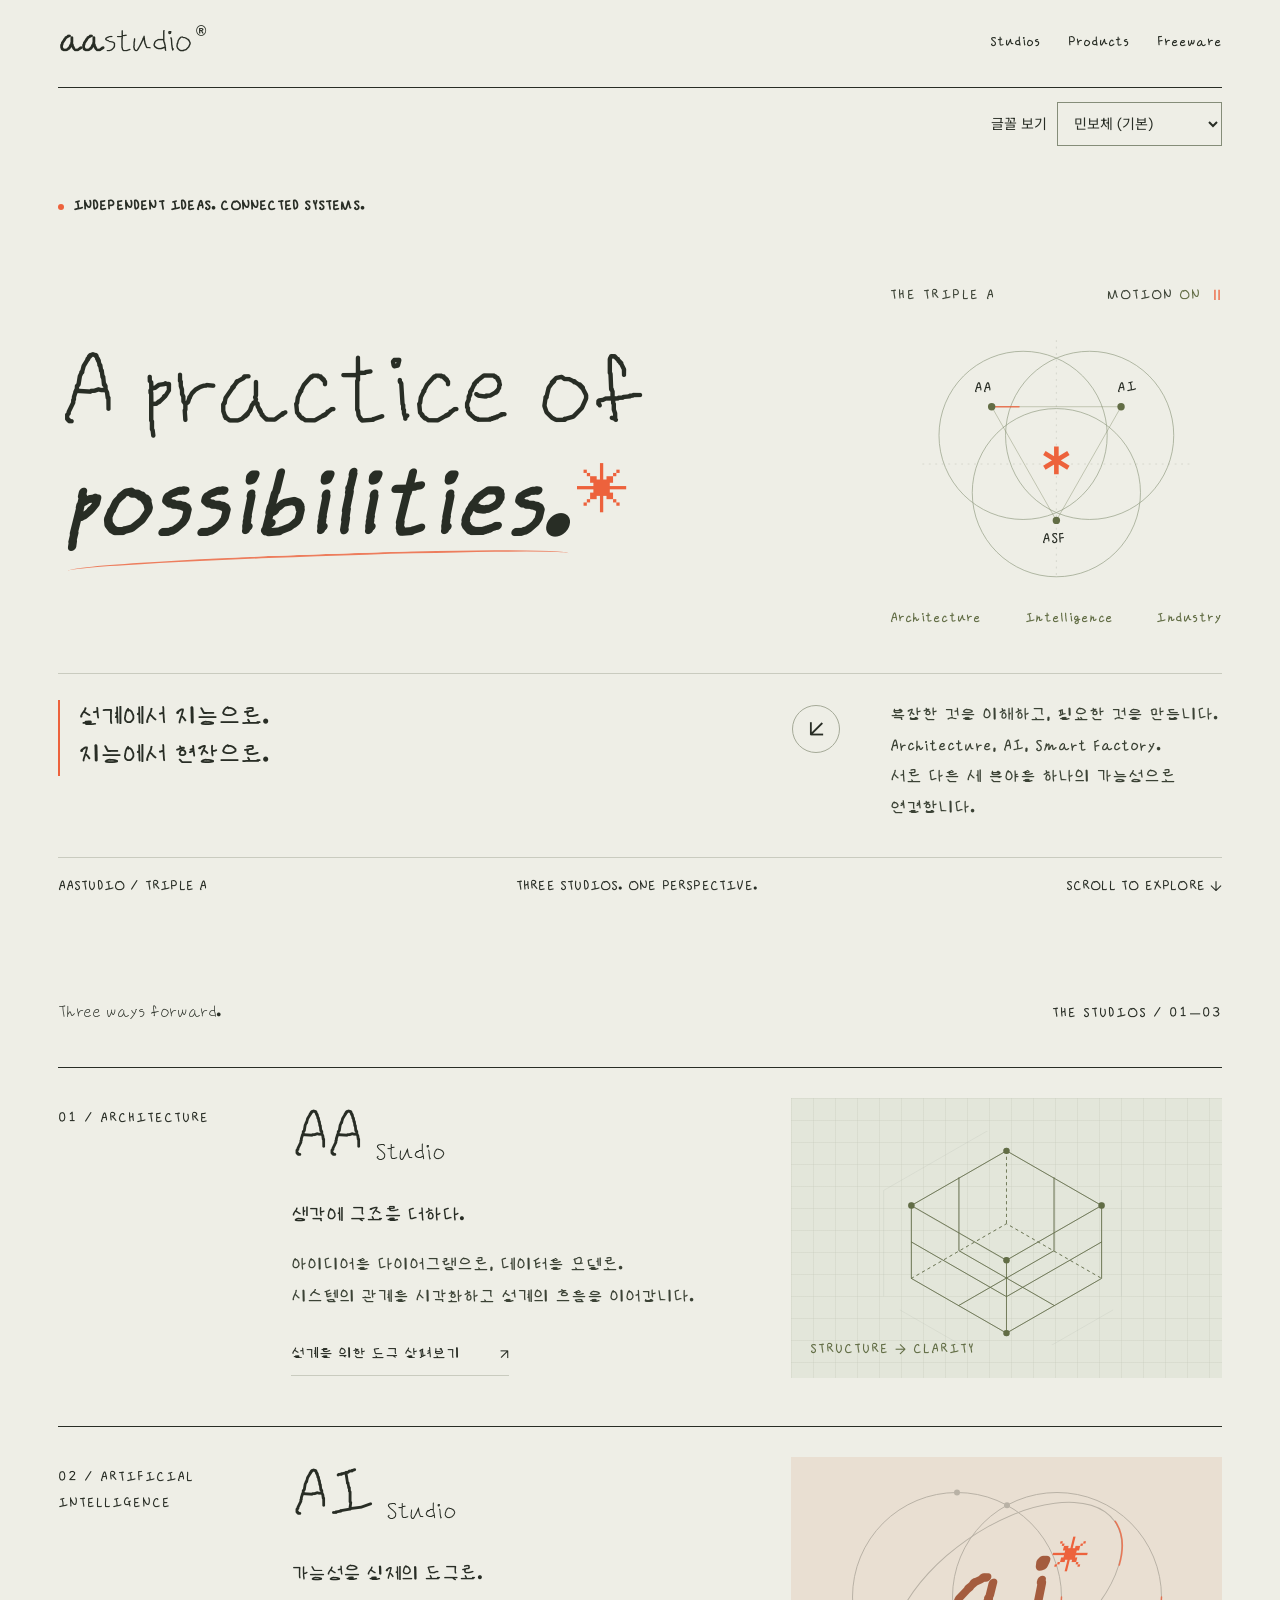
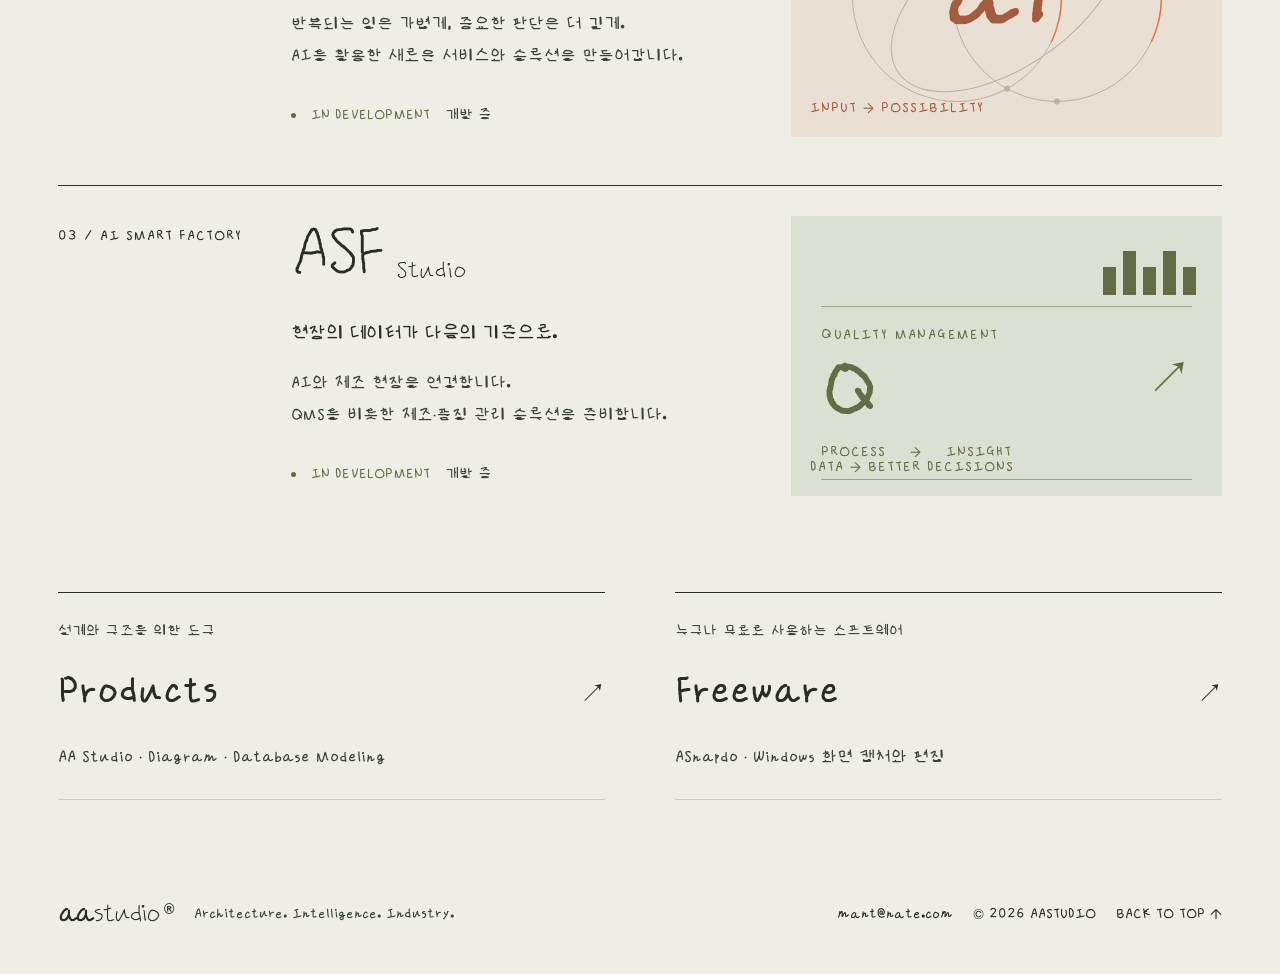
==== commit bd2c9b3d: "Add persistent Minbo and original font selector" ====
--- a/index.html
+++ b/index.html
@@ -8,9 +8,11 @@
   <title>AASTUDIO — A practice of possibilities.</title>
   <link rel="icon" href="favicon.svg" type="image/svg+xml">
   <link rel="stylesheet" href="style.css">
+  <script src="font-preference.js"></script>
 </head>
 <body class="home-page">
   <header class="header site-header"><a class="wordmark" href="./" aria-label="AASTUDIO 홈">aa<span>studio</span><i>®</i></a><nav aria-label="사이트 메뉴"><a href="./#studios">Studios</a><a href="./products/">Products</a><a href="./freeware/">Freeware</a></nav></header>
+  <div class="font-choice"><label for="font-choice">글꼴 보기</label><select id="font-choice"><option value="minbo">민보체 (기본)</option><option value="original">기존 폰트로 보기</option></select></div>
   <main>
     <section class="hero" aria-labelledby="hero-title">
       <div class="eyebrow"><span class="status-dot"></span> INDEPENDENT IDEAS. CONNECTED SYSTEMS.</div>
--- a/style.css
+++ b/style.css
@@ -1,33 +1,35 @@
 @import url('https://fonts.googleapis.com/css2?family=DM+Sans:wght@400;500;600;700&family=Manrope:wght@400;500;600;700;800&family=Noto+Sans+KR:wght@400;500;600;700&display=swap');
-:root{--paper:#eeeee6;--ink:#282d25;--muted:#73776b;--line:#c9cbbf;--orange:#ed623c;--olive:#626d45}*{box-sizing:border-box}html{scroll-behavior:smooth;scroll-padding-top:30px}body{margin:0;background:var(--paper);color:var(--ink);font-family:'DM Sans','Noto Sans KR',sans-serif;-webkit-font-smoothing:antialiased}a{color:inherit;text-decoration:none}a:focus-visible{outline:2px solid var(--orange);outline-offset:7px}a[href],button{cursor:pointer}::selection{background:var(--orange);color:var(--paper)}.header{margin:0 4.5%;height:104px;display:flex;align-items:center;justify-content:space-between;border-bottom:1px solid var(--ink)}.wordmark{font-family:'Manrope',sans-serif;font-size:33px;font-weight:800;letter-spacing:-2.2px;white-space:nowrap}.wordmark span{font-weight:500}.wordmark i{font-size:10px;font-style:normal;vertical-align:top;display:inline-block;margin:5px 0 0 5px;letter-spacing:0}nav{display:flex;align-items:center;gap:40px;font-size:13px}nav a span{margin-left:13px;font-size:10px}nav .nav-download{border:1px solid var(--ink);padding:13px 17px}nav a:hover,.text-link:hover{color:var(--orange)}.hero{padding:48px 4.5% 0;overflow:hidden}.eyebrow{font-size:10px;font-weight:600;letter-spacing:1.7px;display:flex;align-items:center;gap:9px}.status-dot{width:6px;height:6px;border-radius:50%;background:var(--orange)}h1{font-family:'Manrope',sans-serif;font-size:clamp(76px,10.6vw,165px);font-weight:500;letter-spacing:-.075em;line-height:1.03;margin:52px 0 41px;position:relative}h1 em{font-family:Georgia,serif;font-weight:400;letter-spacing:-.065em}.hero-period{color:var(--orange);font-size:1.1em;display:inline-block;line-height:.5;vertical-align:top;transform:translate(25px,30px)}.hero-bottom{display:grid;grid-template-columns:1fr 1fr 70px;align-items:center;gap:30px;margin:0 0 58px}.hero-bottom>p:first-child{font-size:24px;line-height:1.6;font-weight:500;letter-spacing:-1px}.hero-description{font-size:13px;line-height:1.95;color:#62675a}.circle-link{width:64px;height:64px;border:1px solid var(--ink);border-radius:50%;display:grid;place-items:center;font-size:28px;transition:background .2s}.circle-link:hover{background:var(--orange)}.hero-index{padding:18px 0;display:flex;justify-content:space-between;border-top:1px solid var(--line);font-size:9px;letter-spacing:1px}.studios{padding:82px 4.5% 0}.section-top{display:flex;align-items:baseline;justify-content:space-between;gap:20px;margin-bottom:40px}.section-top h2{font-size:17px;font-weight:500;letter-spacing:-.4px;margin:0}.section-top>span{font-size:9px;letter-spacing:1px}.studio{border-top:1px solid var(--ink);padding:30px 0 48px;display:grid;grid-template-columns:20% 43% 37%;min-height:340px}.studio-number{font-size:9px;letter-spacing:1px;padding-top:8px}.studio-copy h3{font-family:'Manrope',sans-serif;font-size:68px;font-weight:500;letter-spacing:-5px;margin:0 0 20px;line-height:1.2}.studio-copy h3>span{font-size:24px;letter-spacing:-1px;margin-left:14px}.studio-tagline{font-size:18px;font-weight:500;letter-spacing:-.5px;margin-bottom:18px}.body-copy{font-size:12px;color:#707466;line-height:1.9;margin-bottom:27px}.text-link{font-size:11px;border-bottom:1px solid var(--line);padding-bottom:8px;display:inline-flex;gap:40px}.coming{font-size:8px;letter-spacing:1px;display:inline-flex;align-items:center;gap:15px;color:var(--olive)}.coming:before{content:'';width:5px;height:5px;background:var(--olive);border-radius:50%}.coming span{font-size:10px;color:var(--muted);letter-spacing:0}.visual{height:280px;position:relative;overflow:hidden;display:grid;place-items:center;background:#e4e6da}.visual>span{position:absolute;bottom:16px;left:19px;font-size:8px;letter-spacing:1px}.blueprint{background-color:#e3e6da;background-image:linear-gradient(#c9cebe60 1px,transparent 1px),linear-gradient(90deg,#c9cebe60 1px,transparent 1px);background-size:22px 22px;color:var(--olive)}.blueprint svg{height:230px;width:100%;padding:8px}.intelligence-art{background:#e9dfd2;color:#a45c3e}.orb{position:absolute;border:1px solid #b88c6f70;width:210px;height:210px;border-radius:50%}.orb-one{transform:translateX(-50px)}.orb-two{transform:translateX(50px)}.orb-three{width:265px;height:140px;transform:rotate(-35deg)}.intelligence-art b{font-family:Georgia,serif;font-style:italic;font-weight:400;font-size:110px;letter-spacing:-9px;z-index:1}.intelligence-art b span{font-size:37px;vertical-align:top;display:inline-block;margin:25px 0 0 12px;color:var(--orange)}.factory-art{background:#dce0d3;color:var(--olive);padding:30px;display:block}.production{display:flex;gap:7px;position:absolute;right:26px;top:31px;align-items:end;height:48px}.production i{display:block;background:#a7b094;width:13px;height:28px}.production i:nth-child(2n){height:44px}.quality{border-top:1px solid #9da58c;border-bottom:1px solid #9da58c;margin-top:60px;padding:14px 0}.quality>span{font-size:7px;letter-spacing:1.4px}.quality strong{display:block;font-family:'Manrope',sans-serif;font-size:75px;font-weight:500;line-height:1.2}.quality strong span{font-size:45px;float:right}.quality>div{font-size:8px;letter-spacing:1px}.quality>div span{margin:0 18px}.tools{padding:72px 4.5% 85px;background:#e4e6da;margin-top:35px}.tools-intro{display:flex;align-items:end;justify-content:space-between;margin:54px 0 44px}.tools-intro>p{font-size:38px;font-weight:500;line-height:1.4;letter-spacing:-2px;margin:0}.tools-intro>span{font-size:12px;line-height:1.9;color:#707466;width:37%}.tool-row{display:grid;grid-template-columns:12% 35% 1fr 105px;align-items:center;gap:15px;border-top:1px solid #adb39f;padding:28px 0}.tool-row:last-child{border-bottom:1px solid #adb39f}.tool-icon{font-size:24px;color:var(--olive);letter-spacing:-4px}.db-icon{font-size:35px}.tool-row h3{font-family:'Manrope',sans-serif;font-size:22px;font-weight:500;letter-spacing:-.8px;margin:0}.tool-row h3 span{font-family:'Noto Sans KR',sans-serif;display:block;font-size:10px;letter-spacing:0;margin-top:8px;color:var(--muted)}.tool-row p{font-size:11px;color:#707466}.tool-action{font-size:10px;display:flex;justify-content:space-between;align-items:center}.tool-action span{font-size:20px}.unavailable{cursor:default;color:#777c6d}.download{background:var(--ink);color:var(--paper);padding:45px 4.5% 20px}.download>.eyebrow{font-size:9px;color:#b9bfa9}.download-main{display:grid;grid-template-columns:1.35fr 1fr;gap:60px;align-items:center;padding:45px 0 60px}.download h2{font-family:'Manrope',sans-serif;font-size:clamp(50px,6.7vw,100px);letter-spacing:-5px;line-height:1.1;font-weight:400;margin:0}.download h2 em{font-family:Georgia,serif;color:#c5cda9;font-weight:400}.edition{font-size:9px;letter-spacing:1.5px;color:#c5cda9}.download-copy p{font-size:12px;line-height:1.9;margin:20px 0 26px;color:#c4c8ba}.download-button{display:flex;align-items:center;justify-content:space-between;gap:24px;max-width:330px;background:#c5cda9;color:var(--ink);padding:18px 20px;font-size:12px}.download-button span{font-size:20px}.download-button[href]:hover{background:var(--paper)}.release-note{font-size:9px;color:#a6ad99;display:block;line-height:1.8;margin-top:13px}.download-foot{border-top:1px solid #545b4b;display:flex;align-items:center;justify-content:space-between;padding-top:16px;font-size:8px;letter-spacing:1.5px}.asterisk{color:var(--orange);font-size:45px;line-height:1}footer{padding:32px 4.5%;display:flex;align-items:center;gap:40px}footer .wordmark{font-size:26px}footer p{font-size:10px;color:var(--muted);flex:1}footer>span,.back-top{font-size:8px;letter-spacing:.7px}
-@media(min-width:1600px){body{max-width:1800px;margin:auto}}@media(max-width:900px){nav{gap:20px}.studio{grid-template-columns:16% 47% 37%}.studio-number{font-size:7px;line-height:1.7;max-width:100px}.studio-copy h3{font-size:53px}.studio-copy h3>span{font-size:20px;margin-left:8px}.body-copy{font-size:11px}.visual{height:260px}.studio-tagline{font-size:15px}.tool-row{grid-template-columns:9% 36% 1fr 70px;gap:10px}.tool-row h3{font-size:18px}.download-main{gap:30px}.download h2{letter-spacing:-3px}footer{gap:25px}footer p{display:none}footer>span{flex:1}}
-@media(max-width:600px){.header{height:82px;margin:0 6%}.wordmark{font-size:28px}nav{gap:18px;font-size:11px}nav a span{margin-left:3px}nav .nav-download{display:none}.hero{padding:32px 6% 0}.eyebrow{font-size:7px;letter-spacing:1.1px}h1{font-size:clamp(52px,12vw,74px);margin:46px 0 35px;letter-spacing:-4px}.hero-period{transform:translate(6px,14px);font-size:.9em}.hero-bottom{grid-template-columns:1fr 48px;gap:12px;margin-bottom:37px}.hero-bottom>p:first-child{font-size:21px;grid-column:1}.hero-description{grid-column:1;font-size:11px;margin:0}.circle-link{grid-column:2;grid-row:1/3;width:45px;height:45px;font-size:24px}.hero-index{font-size:7px;letter-spacing:.3px;gap:10px}.hero-index>span:nth-child(2){display:none}.studios{padding:52px 6% 0}.section-top{margin-bottom:24px;align-items:start}.section-top h2{font-size:14px}.section-top>span{font-size:7px;text-align:right;max-width:115px;line-height:1.6}.studio{grid-template-columns:1fr;padding:20px 0 32px;gap:22px}.studio-number{max-width:none;font-size:8px}.studio-copy h3{font-size:62px}.studio-copy h3>span{font-size:24px;margin-left:14px}.studio-tagline{font-size:18px}.body-copy{font-size:12px}.visual{height:240px}.blueprint svg{height:215px}.tools{padding:45px 6% 50px;margin-top:15px}.tools-intro{display:block;margin:35px 0}.tools-intro>p{font-size:30px}.tools-intro>span{display:block;width:100%;font-size:11px;margin-top:20px}.tool-row{grid-template-columns:38px 1fr 65px;gap:10px;padding:23px 0}.tool-row h3{font-size:18px}.tool-row p{grid-column:2;grid-row:2;margin:0;font-size:10px;line-height:1.7}.tool-action{grid-column:3;grid-row:1/3}.tool-icon{font-size:21px}.db-icon{font-size:30px}.download{padding:32px 6% 20px}.download-main{grid-template-columns:1fr;gap:38px;padding:35px 0 40px}.download h2{font-size:60px;letter-spacing:-3px}.download-button{max-width:none}.download-foot{font-size:6px;letter-spacing:.8px}footer{padding:27px 6%;gap:20px;flex-wrap:wrap}footer>span{font-size:7px}.back-top{font-size:7px}footer .wordmark{font-size:23px}footer .wordmark i{font-size:8px}}
+@font-face{font-family:'Minbo Site';src:url('assets/fonts/minbo/MinboSmall-Regular.woff2?v=0.1.3') format('woff2');font-weight:400;font-style:normal;font-display:swap;unicode-range:U+20-7E,U+3131-3163,U+AC00-D7A3;}
+@font-face{font-family:'Minbo Display';src:url('assets/fonts/minbo/Minbo-Regular.woff2?v=0.1.3') format('woff2');font-weight:400;font-style:normal;font-display:swap;unicode-range:U+20-7E,U+3131-3163,U+AC00-D7A3;}
+:root{--paper:#eeeee6;--ink:#282d25;--muted:#3b4235;--line:#c9cbbf;--orange:#ed623c;--olive:#626d45}*{box-sizing:border-box}html{scroll-behavior:smooth;scroll-padding-top:30px}body{margin:0;background:var(--paper);color:var(--ink);font-family:var(--minbo-body,'Minbo Site'),'DM Sans','Noto Sans KR',sans-serif;-webkit-font-smoothing:auto}a{color:inherit;text-decoration:none}a:focus-visible{outline:2px solid var(--orange);outline-offset:7px}a[href],button{cursor:pointer}::selection{background:var(--orange);color:var(--paper)}.header{margin:0 4.5%;height:104px;display:flex;align-items:center;justify-content:space-between;border-bottom:1px solid var(--ink)}.wordmark{font-family:var(--minbo-body,'Minbo Site'),'Manrope',sans-serif;font-size:33px;font-weight:800;letter-spacing:-2.2px;white-space:nowrap}.wordmark span{font-weight:500}.wordmark i{font-size:14px;font-style:normal;vertical-align:top;display:inline-block;margin:5px 0 0 5px;letter-spacing:0}nav{display:flex;align-items:center;gap:40px;font-size:14px}nav a span{margin-left:13px;font-size:14px}nav .nav-download{border:1px solid var(--ink);padding:13px 17px}nav a:hover,.text-link:hover{color:var(--orange)}.hero{padding:48px 4.5% 0;overflow:hidden}.eyebrow{font-size:14px;font-weight:600;letter-spacing:1.7px;display:flex;align-items:center;gap:9px}.status-dot{width:6px;height:6px;border-radius:50%;background:var(--orange)}h1{font-family:var(--minbo-body,'Minbo Site'),'Manrope',sans-serif;font-size:clamp(76px,10.6vw,165px);font-weight:500;letter-spacing:-.075em;line-height:1.03;margin:52px 0 41px;position:relative}h1 em{font-family:var(--minbo-body,'Minbo Site'),Georgia,serif;font-weight:400;letter-spacing:-.065em}.hero-period{color:var(--orange);font-size:1.1em;display:inline-block;line-height:.5;vertical-align:top;transform:translate(25px,30px)}.hero-bottom{display:grid;grid-template-columns:1fr 1fr 70px;align-items:center;gap:30px;margin:0 0 58px}.hero-bottom>p:first-child{font-size:24px;line-height:1.6;font-weight:500;letter-spacing:-1px}.hero-description{font-size:14px;line-height:1.95;color:#3b4235}.circle-link{width:64px;height:64px;border:1px solid var(--ink);border-radius:50%;display:grid;place-items:center;font-size:28px;transition:background .2s}.circle-link:hover{background:var(--orange)}.hero-index{padding:18px 0;display:flex;justify-content:space-between;border-top:1px solid var(--line);font-size:14px;letter-spacing:1px}.studios{padding:82px 4.5% 0}.section-top{display:flex;align-items:baseline;justify-content:space-between;gap:20px;margin-bottom:40px}.section-top h2{font-size:17px;font-weight:500;letter-spacing:-.4px;margin:0}.section-top>span{font-size:14px;letter-spacing:1px}.studio{border-top:1px solid var(--ink);padding:30px 0 48px;display:grid;grid-template-columns:20% 43% 37%;min-height:340px}.studio-number{font-size:14px;letter-spacing:1px;padding-top:8px}.studio-copy h3{font-family:var(--minbo-body,'Minbo Site'),'Manrope',sans-serif;font-size:68px;font-weight:500;letter-spacing:-5px;margin:0 0 20px;line-height:1.2}.studio-copy h3>span{font-size:24px;letter-spacing:-1px;margin-left:14px}.studio-tagline{font-size:18px;font-weight:500;letter-spacing:-.5px;margin-bottom:18px}.body-copy{font-size:14px;color:#3b4235;line-height:1.9;margin-bottom:27px}.text-link{font-size:14px;border-bottom:1px solid var(--line);padding-bottom:8px;display:inline-flex;gap:40px}.coming{font-size:14px;letter-spacing:1px;display:inline-flex;align-items:center;gap:15px;color:var(--olive)}.coming:before{content:'';width:5px;height:5px;background:var(--olive);border-radius:50%}.coming span{font-size:14px;color:var(--muted);letter-spacing:0}.visual{height:280px;position:relative;overflow:hidden;display:grid;place-items:center;background:#e4e6da}.visual>span{position:absolute;bottom:16px;left:19px;font-size:14px;letter-spacing:1px}.blueprint{background-color:#e3e6da;background-image:linear-gradient(#c9cebe60 1px,transparent 1px),linear-gradient(90deg,#c9cebe60 1px,transparent 1px);background-size:22px 22px;color:var(--olive)}.blueprint svg{height:230px;width:100%;padding:8px}.intelligence-art{background:#e9dfd2;color:#a45c3e}.orb{position:absolute;border:1px solid #b88c6f70;width:210px;height:210px;border-radius:50%}.orb-one{transform:translateX(-50px)}.orb-two{transform:translateX(50px)}.orb-three{width:265px;height:140px;transform:rotate(-35deg)}.intelligence-art b{font-family:var(--minbo-body,'Minbo Site'),Georgia,serif;font-style:italic;font-weight:400;font-size:110px;letter-spacing:-9px;z-index:1}.intelligence-art b span{font-size:37px;vertical-align:top;display:inline-block;margin:25px 0 0 12px;color:var(--orange)}.factory-art{background:#dce0d3;color:var(--olive);padding:30px;display:block}.production{display:flex;gap:7px;position:absolute;right:26px;top:31px;align-items:end;height:48px}.production i{display:block;background:#a7b094;width:13px;height:28px}.production i:nth-child(2n){height:44px}.quality{border-top:1px solid #9da58c;border-bottom:1px solid #9da58c;margin-top:60px;padding:14px 0}.quality>span{font-size:14px;letter-spacing:1.4px}.quality strong{display:block;font-family:var(--minbo-body,'Minbo Site'),'Manrope',sans-serif;font-size:75px;font-weight:500;line-height:1.2}.quality strong span{font-size:45px;float:right}.quality>div{font-size:14px;letter-spacing:1px}.quality>div span{margin:0 18px}.tools{padding:72px 4.5% 85px;background:#e4e6da;margin-top:35px}.tools-intro{display:flex;align-items:end;justify-content:space-between;margin:54px 0 44px}.tools-intro>p{font-size:38px;font-weight:500;line-height:1.4;letter-spacing:-2px;margin:0}.tools-intro>span{font-size:14px;line-height:1.9;color:#3b4235;width:37%}.tool-row{display:grid;grid-template-columns:12% 35% 1fr 105px;align-items:center;gap:15px;border-top:1px solid #adb39f;padding:28px 0}.tool-row:last-child{border-bottom:1px solid #adb39f}.tool-icon{font-size:24px;color:var(--olive);letter-spacing:-4px}.db-icon{font-size:35px}.tool-row h3{font-family:var(--minbo-body,'Minbo Site'),'Manrope',sans-serif;font-size:22px;font-weight:500;letter-spacing:-.8px;margin:0}.tool-row h3 span{font-family:var(--minbo-body,'Minbo Site'),'Noto Sans KR',sans-serif;display:block;font-size:14px;letter-spacing:0;margin-top:8px;color:var(--muted)}.tool-row p{font-size:14px;color:#3b4235}.tool-action{font-size:14px;display:flex;justify-content:space-between;align-items:center}.tool-action span{font-size:20px}.unavailable{cursor:default;color:#3b4235}.download{background:var(--ink);color:var(--paper);padding:45px 4.5% 20px}.download>.eyebrow{font-size:14px;color:#b9bfa9}.download-main{display:grid;grid-template-columns:1.35fr 1fr;gap:60px;align-items:center;padding:45px 0 60px}.download h2{font-family:var(--minbo-body,'Minbo Site'),'Manrope',sans-serif;font-size:clamp(50px,6.7vw,100px);letter-spacing:-5px;line-height:1.1;font-weight:400;margin:0}.download h2 em{font-family:var(--minbo-body,'Minbo Site'),Georgia,serif;color:#c5cda9;font-weight:400}.edition{font-size:14px;letter-spacing:1.5px;color:#c5cda9}.download-copy p{font-size:14px;line-height:1.9;margin:20px 0 26px;color:#c4c8ba}.download-button{display:flex;align-items:center;justify-content:space-between;gap:24px;max-width:330px;background:#c5cda9;color:var(--ink);padding:18px 20px;font-size:14px}.download-button span{font-size:20px}.download-button[href]:hover{background:var(--paper)}.release-note{font-size:14px;color:#a6ad99;display:block;line-height:1.8;margin-top:13px}.download-foot{border-top:1px solid #545b4b;display:flex;align-items:center;justify-content:space-between;padding-top:16px;font-size:14px;letter-spacing:1.5px}.asterisk{color:var(--orange);font-size:45px;line-height:1}footer{padding:32px 4.5%;display:flex;align-items:center;gap:40px}footer .wordmark{font-size:26px}footer p{font-size:14px;color:var(--muted);flex:1}footer>span,.back-top{font-size:14px;letter-spacing:.7px}
+@media(min-width:1600px){body{max-width:1800px;margin:auto}}@media(max-width:900px){nav{gap:20px}.studio{grid-template-columns:16% 47% 37%}.studio-number{font-size:14px;line-height:1.7;max-width:100px}.studio-copy h3{font-size:53px}.studio-copy h3>span{font-size:20px;margin-left:8px}.body-copy{font-size:14px}.visual{height:260px}.studio-tagline{font-size:16px}.tool-row{grid-template-columns:9% 36% 1fr 70px;gap:10px}.tool-row h3{font-size:18px}.download-main{gap:30px}.download h2{letter-spacing:-3px}footer{gap:25px}footer p{display:none}footer>span{flex:1}}
+@media(max-width:600px){.header{height:82px;margin:0 6%}.wordmark{font-size:28px}nav{gap:18px;font-size:14px}nav a span{margin-left:3px}nav .nav-download{display:none}.hero{padding:32px 6% 0}.eyebrow{font-size:14px;letter-spacing:1.1px}h1{font-size:clamp(52px,12vw,74px);margin:46px 0 35px;letter-spacing:-4px}.hero-period{transform:translate(6px,14px);font-size:.9em}.hero-bottom{grid-template-columns:1fr 48px;gap:12px;margin-bottom:37px}.hero-bottom>p:first-child{font-size:21px;grid-column:1}.hero-description{grid-column:1;font-size:14px;margin:0}.circle-link{grid-column:2;grid-row:1/3;width:45px;height:45px;font-size:24px}.hero-index{font-size:14px;letter-spacing:.3px;gap:10px}.hero-index>span:nth-child(2){display:none}.studios{padding:52px 6% 0}.section-top{margin-bottom:24px;align-items:start}.section-top h2{font-size:16px}.section-top>span{font-size:14px;text-align:right;max-width:115px;line-height:1.6}.studio{grid-template-columns:1fr;padding:20px 0 32px;gap:22px}.studio-number{max-width:none;font-size:14px}.studio-copy h3{font-size:62px}.studio-copy h3>span{font-size:24px;margin-left:14px}.studio-tagline{font-size:18px}.body-copy{font-size:14px}.visual{height:240px}.blueprint svg{height:215px}.tools{padding:45px 6% 50px;margin-top:15px}.tools-intro{display:block;margin:35px 0}.tools-intro>p{font-size:30px}.tools-intro>span{display:block;width:100%;font-size:14px;margin-top:20px}.tool-row{grid-template-columns:38px 1fr 65px;gap:10px;padding:23px 0}.tool-row h3{font-size:18px}.tool-row p{grid-column:2;grid-row:2;margin:0;font-size:14px;line-height:1.7}.tool-action{grid-column:3;grid-row:1/3}.tool-icon{font-size:21px}.db-icon{font-size:30px}.download{padding:32px 6% 20px}.download-main{grid-template-columns:1fr;gap:38px;padding:35px 0 40px}.download h2{font-size:60px;letter-spacing:-3px}.download-button{max-width:none}.download-foot{font-size:14px;letter-spacing:.8px}footer{padding:27px 6%;gap:20px;flex-wrap:wrap}footer>span{font-size:14px}.back-top{font-size:14px}footer .wordmark{font-size:23px}footer .wordmark i{font-size:14px}}
 @media(prefers-reduced-motion:reduce){html{scroll-behavior:auto}*{transition:none!important}}
 .tool-icon{white-space:nowrap}
-@media(max-width:600px){.factory-art .quality{margin-top:43px}.factory-art .production{top:23px;height:38px}.factory-art .quality strong{font-size:63px}.factory-art>span{bottom:12px;font-size:7px}}
+@media(max-width:600px){.factory-art .quality{margin-top:43px}.factory-art .production{top:23px;height:38px}.factory-art .quality strong{font-size:63px}.factory-art>span{bottom:12px;font-size:14px}}
 
 /* Hero: a shared grid connects the headline, studio map and introduction. */
 .hero-stage{display:grid;grid-template-columns:minmax(0,1fr) minmax(260px,.43fr);gap:5%;align-items:center;padding:56px 0 42px}
 .hero-stage h1{font-size:clamp(65px,8.2vw,132px);margin:0;letter-spacing:-.075em;line-height:1.08;white-space:nowrap}
 .hero-stage .hero-period{font-size:.63em;transform:translate(14px,20px)}
 .hero-map{align-self:stretch;display:flex;flex-direction:column;justify-content:center;padding-top:8px;color:var(--olive)}
-.hero-map-caption{display:flex;justify-content:space-between;font-size:8px;letter-spacing:1.5px;color:var(--muted)}
+.hero-map-caption{display:flex;justify-content:space-between;font-size:14px;letter-spacing:1.5px;color:var(--muted)}
 .hero-map svg{display:block;width:100%;max-height:310px;margin:10px 0}
 .map-guide{stroke:var(--line);stroke-width:.7;stroke-dasharray:2 5}
 .map-orbit{stroke:#9aa38b;stroke-width:.8}
 .map-triangle{stroke:var(--olive);stroke-width:.8;opacity:.45}
 .map-node{fill:var(--olive)}
-.hero-map text{fill:var(--ink);font-family:'Manrope',sans-serif;font-size:15px;font-weight:500;letter-spacing:-.5px}
+.hero-map text{fill:var(--ink);font-family:var(--minbo-body,'Minbo Site'),'Manrope',sans-serif;font-size:16px;font-weight:500;letter-spacing:-.5px}
 .map-center{stroke:var(--orange);stroke-width:5}
-.hero-map-key{display:flex;justify-content:space-between;gap:8px;font-size:8px;letter-spacing:.25px}
+.hero-map-key{display:flex;justify-content:space-between;gap:8px;font-size:14px;letter-spacing:.25px}
 .hero-bottom{grid-template-columns:minmax(0,1fr) minmax(260px,.43fr);column-gap:5%;position:relative;align-items:start;border-top:1px solid var(--line);padding:26px 0 32px;margin:0}
 .hero-bottom>p:first-child{font-size:23px;line-height:1.65;letter-spacing:-.8px;margin:0;padding-left:18px;border-left:2px solid var(--orange)}
-.hero-bottom .hero-description{font-size:12px;line-height:1.95;margin:0;padding-right:0;word-break:keep-all}
+.hero-bottom .hero-description{font-size:14px;line-height:1.95;margin:0;padding-right:0;word-break:keep-all}
 .hero-bottom .circle-link{position:absolute;left:calc(100% / 1.43 - 80px);top:31px;width:48px;height:48px;font-size:24px;border-color:#a5aa98}
 .hero-index{padding:16px 0}
 @media(min-width:1800px){.hero-stage h1{font-size:132px}}
-@media(max-width:1000px) and (min-width:601px){.hero-stage{grid-template-columns:minmax(0,1fr) 230px;gap:24px;padding:46px 0 34px}.hero-stage h1{font-size:7.6vw}.hero-stage .hero-period{transform:translate(7px,15px)}.hero-map-key{font-size:7px}.hero-bottom{grid-template-columns:minmax(0,1fr) 230px;gap:24px}.hero-bottom>p:first-child{font-size:20px}.hero-bottom .hero-description{font-size:10px}.hero-bottom .circle-link{left:auto;right:270px;width:40px;height:40px}}
-@media(max-width:600px){.hero-stage{grid-template-columns:1fr;gap:28px;padding:34px 0 26px}.hero-stage h1{font-size:12vw;letter-spacing:-.065em;line-height:1.12}.hero-stage .hero-period{transform:translate(7px,12px)}.hero-map{display:grid;grid-template-columns:1fr 1.2fr;align-items:center;position:relative;padding:18px 0 0;border-top:1px solid var(--line);min-height:150px}.hero-map-caption{align-self:start;flex-direction:column;gap:8px;font-size:7px;line-height:1.5}.hero-map svg{grid-column:2;grid-row:1/3;width:100%;max-height:160px;margin:0}.hero-map-key{grid-column:1;grid-row:2;flex-direction:column;gap:7px;font-size:9px;align-self:end;padding-bottom:8px}.hero-bottom{grid-template-columns:1fr 44px;gap:19px;padding:24px 0 27px}.hero-bottom>p:first-child{grid-column:1;font-size:20px;padding-left:14px}.hero-bottom .hero-description{grid-column:1/3;font-size:11px;padding-left:16px}.hero-bottom .circle-link{position:static;grid-column:2;grid-row:1;width:42px;height:42px;align-self:center;font-size:22px}.hero-index{font-size:6px;letter-spacing:.4px}}
+@media(max-width:1000px) and (min-width:601px){.hero-stage{grid-template-columns:minmax(0,1fr) 230px;gap:24px;padding:46px 0 34px}.hero-stage h1{font-size:7.6vw}.hero-stage .hero-period{transform:translate(7px,15px)}.hero-map-key{font-size:14px}.hero-bottom{grid-template-columns:minmax(0,1fr) 230px;gap:24px}.hero-bottom>p:first-child{font-size:20px}.hero-bottom .hero-description{font-size:14px}.hero-bottom .circle-link{left:auto;right:270px;width:40px;height:40px}}
+@media(max-width:600px){.hero-stage{grid-template-columns:1fr;gap:28px;padding:34px 0 26px}.hero-stage h1{font-size:12vw;letter-spacing:-.065em;line-height:1.12}.hero-stage .hero-period{transform:translate(7px,12px)}.hero-map{display:grid;grid-template-columns:1fr 1.2fr;align-items:center;position:relative;padding:18px 0 0;border-top:1px solid var(--line);min-height:150px}.hero-map-caption{align-self:start;flex-direction:column;gap:8px;font-size:14px;line-height:1.5}.hero-map svg{grid-column:2;grid-row:1/3;width:100%;max-height:160px;margin:0}.hero-map-key{grid-column:1;grid-row:2;flex-direction:column;gap:7px;font-size:14px;align-self:end;padding-bottom:8px}.hero-bottom{grid-template-columns:1fr 44px;gap:19px;padding:24px 0 27px}.hero-bottom>p:first-child{grid-column:1;font-size:20px;padding-left:14px}.hero-bottom .hero-description{grid-column:1/3;font-size:14px;padding-left:16px}.hero-bottom .circle-link{position:static;grid-column:2;grid-row:1;width:42px;height:42px;align-self:center;font-size:22px}.hero-index{font-size:14px;letter-spacing:.4px}}
 
 /* Editorial type: a staggered entrance, then a travelling wave of orange. */
 .hero-line-clip{display:inline-block;overflow:hidden;vertical-align:bottom;padding:0 .08em .08em;margin:0 -.08em -.08em}
@@ -49,7 +51,7 @@
 .map-node.map-phase-3,.map-label.map-phase-3{animation-delay:4s}
 .map-center{transform-origin:180px 154px;animation:center-turn 12s cubic-bezier(.45,0,.2,1) infinite}
 .motion-toggle{appearance:none;border:0;padding:0;background:none;color:var(--muted);font:inherit;letter-spacing:1px;display:inline-flex;align-items:center;gap:6px;cursor:pointer}
-.motion-toggle span{color:var(--olive)}.motion-toggle i{font-style:normal;color:var(--orange);font-size:10px;letter-spacing:-2px;margin-left:3px}
+.motion-toggle span{color:var(--olive)}.motion-toggle i{font-style:normal;color:var(--orange);font-size:14px;letter-spacing:-2px;margin-left:3px}
 .motion-toggle:hover{color:var(--ink)}.motion-toggle:focus-visible{outline:2px solid var(--orange);outline-offset:5px}
 .hero.motion-paused *,.hero.motion-paused *::after,.hero.motion-idle *,.hero.motion-idle *::after{animation-play-state:paused!important}
 @keyframes hero-arrive{from{opacity:0;transform:translateY(105%) rotate(2deg)}to{opacity:1;transform:translateY(0) rotate(0)}}
@@ -133,38 +135,38 @@
 .catalog-container{max-width:1320px;margin:auto;padding:0 4.5%;min-height:calc(100vh - 200px)}
 .catalog-section{padding:52px 0 76px;scroll-margin-top:24px}
 .catalog-heading{padding-bottom:34px;margin-bottom:40px;border-bottom:1px solid var(--ink)}
-.catalog-heading h1{font-family:'Manrope',sans-serif;font-size:clamp(48px,6vw,80px);font-weight:500;letter-spacing:-.065em;line-height:1.1;margin:20px 0}
-.catalog-heading p{font-size:15px;line-height:1.9;color:#62675a;margin:0;word-break:keep-all}
+.catalog-heading h1{font-family:var(--minbo-body,'Minbo Site'),'Manrope',sans-serif;font-size:clamp(48px,6vw,80px);font-weight:500;letter-spacing:-.065em;line-height:1.1;margin:20px 0}
+.catalog-heading p{font-size:16px;line-height:1.9;color:#3b4235;margin:0;word-break:keep-all}
 .catalog-product{display:grid;grid-template-columns:1fr 1fr;gap:8%;align-items:start;padding:8px 0 46px}
-.catalog-label{font-size:10px;letter-spacing:1px;color:#62675a;line-height:1.8}
-.catalog-product h2,.product-launch-card h2{font-family:'Manrope',sans-serif;font-size:clamp(38px,4.5vw,60px);line-height:1.2;font-weight:500;letter-spacing:-2px;margin:20px 0}
+.catalog-label{font-size:14px;letter-spacing:1px;color:#3b4235;line-height:1.8}
+.catalog-product h2,.product-launch-card h2{font-family:var(--minbo-body,'Minbo Site'),'Manrope',sans-serif;font-size:clamp(38px,4.5vw,60px);line-height:1.2;font-weight:500;letter-spacing:-2px;margin:20px 0}
 .catalog-tagline{font-size:20px;line-height:1.6;letter-spacing:-.6px;margin:0}
-.catalog-product .download-copy p{font-size:14px;line-height:1.9;color:#62675a;margin:18px 0 24px;max-width:480px;word-break:keep-all}
-.catalog-status,.freeware-badge{display:inline-block;font-size:10px;font-weight:500;line-height:1.6;letter-spacing:.5px;padding:5px 9px;border:1px solid #adb39f;color:var(--olive)}
-.catalog-pending{display:block;font-size:12px;color:#62675a}
-.catalog-note{display:block;font-size:11px;line-height:1.8;margin-top:10px;color:#62675a}
+.catalog-product .download-copy p{font-size:16px;line-height:1.9;color:#3b4235;margin:18px 0 24px;max-width:480px;word-break:keep-all}
+.catalog-status,.freeware-badge{display:inline-block;font-size:14px;font-weight:500;line-height:1.6;letter-spacing:.5px;padding:5px 9px;border:1px solid #adb39f;color:var(--olive)}
+.catalog-pending{display:block;font-size:14px;color:#3b4235}
+.catalog-note{display:block;font-size:14px;line-height:1.8;margin-top:10px;color:#3b4235}
 .catalog-tools{scroll-margin-top:24px}
 .catalog-tools>.catalog-label{padding:18px 0;font-weight:500;margin:0}
 .catalog-tools .tool-row:last-child{border-bottom:0}
 .catalog-tools .tool-row{border-color:var(--line)}
 .catalog-product{scroll-margin-top:24px}
 .product-launch-card{display:grid;grid-template-columns:.8fr 1.2fr;gap:60px;align-items:center}
-.product-identity{display:flex;align-items:center;flex-wrap:wrap;gap:12px;font-size:10px;letter-spacing:.5px;color:#62675a}
+.product-identity{display:flex;align-items:center;flex-wrap:wrap;gap:12px;font-size:14px;letter-spacing:.5px;color:#3b4235}
 .product-identity img{width:36px;height:36px}
-.product-launch-card p{font-size:14px;line-height:1.9;color:#62675a;word-break:keep-all}
+.product-launch-card p{font-size:16px;line-height:1.9;color:#3b4235;word-break:keep-all}
 .product-actions{display:flex;flex-wrap:wrap;gap:12px;margin:28px 0 16px}
-.snap-button{display:inline-flex;align-items:center;justify-content:center;gap:12px;min-height:44px;padding:14px 18px;font-size:13px;font-weight:500;line-height:1.6;border:1px solid var(--ink);background:var(--ink);color:var(--paper);transition:background .2s}
+.snap-button{display:inline-flex;align-items:center;justify-content:center;gap:12px;min-height:44px;padding:14px 18px;font-size:14px;font-weight:500;line-height:1.6;border:1px solid var(--ink);background:var(--ink);color:var(--paper);transition:background .2s}
 .snap-button:hover{background:var(--olive);border-color:var(--olive)}
 .snap-button.secondary{background:transparent;color:var(--ink);border-color:var(--line)}
 .snap-button.secondary:hover{border-color:var(--ink)}
-.product-caption{font-size:11px;color:#62675a;line-height:1.9}
-.download-summary{display:flex;flex-direction:column;gap:5px;font-size:12px;line-height:1.8;color:#62675a}
-.download-summary strong{font-size:12px;font-weight:500;color:var(--ink)}
+.product-caption{font-size:14px;color:#3b4235;line-height:1.9}
+.download-summary{display:flex;flex-direction:column;gap:5px;font-size:14px;line-height:1.8;color:#3b4235}
+.download-summary strong{font-size:14px;font-weight:500;color:var(--ink)}
 .download-summary>div{display:flex;flex-wrap:wrap;gap:18px;margin-top:7px}
 .download-summary a{text-decoration:underline;text-underline-offset:4px}
 .product-shot{margin:0;min-width:0}
 .product-shot img{display:block;width:100%;height:auto;border:1px solid var(--line)}
-.product-shot figcaption{font-size:10px;color:#62675a;line-height:1.8;margin-top:12px}
+.product-shot figcaption{font-size:14px;color:#3b4235;line-height:1.8;margin-top:12px}
 .header nav a:focus-visible,.snap-button:focus-visible{outline:2px solid var(--olive);outline-offset:5px}
 .site-header{height:88px}
 .site-header nav{gap:28px}
@@ -172,23 +174,53 @@
 .site-header nav a[aria-current]{border-bottom-color:var(--ink);font-weight:700}
 .home-directory{display:grid;grid-template-columns:1fr 1fr;gap:6%;margin:48px 4.5% 56px;align-items:stretch}
 .directory-link{display:flex;flex-direction:column;gap:14px;padding:26px 0;border-top:1px solid var(--ink);border-bottom:1px solid var(--line)}
-.directory-link .catalog-label{margin:0;font-size:10px}
-.directory-link .directory-title{display:flex;justify-content:space-between;align-items:center;margin:0;font-family:'Manrope',sans-serif;font-size:clamp(28px,3vw,42px);letter-spacing:-1px}
+.directory-link .catalog-label{margin:0;font-size:14px}
+.directory-link .directory-title{display:flex;justify-content:space-between;align-items:center;margin:0;font-family:var(--minbo-body,'Minbo Site'),'Manrope',sans-serif;font-size:clamp(28px,3vw,42px);letter-spacing:-1px}
 .directory-title>span{font-size:26px}
-.directory-link .directory-description{font-size:12px;line-height:1.8;letter-spacing:0;margin:0;color:#62675a}
+.directory-link .directory-description{font-size:14px;line-height:1.8;letter-spacing:0;margin:0;color:#3b4235}
 .directory-link:hover .directory-title{color:var(--olive)}
 .directory-link:hover{color:inherit}
 @media(max-width:1000px){.product-launch-card{grid-template-columns:1fr;gap:30px}.product-launch .product-shot{max-width:850px}}
 @media(max-width:600px){
   .site-header{height:auto;display:flex;flex-direction:column;align-items:flex-start;gap:8px;padding:16px 0 8px}
-  .site-header nav{width:100%;justify-content:space-between;gap:18px;font-size:13px}
+  .site-header nav{width:100%;justify-content:space-between;gap:18px;font-size:14px}
   .catalog-container{padding:0 6%}
   .catalog-section{padding:32px 0 46px}
   .catalog-heading{padding-bottom:26px;margin-bottom:28px}
-  .catalog-heading p{font-size:14px}
+  .catalog-heading p{font-size:16px}
   .catalog-product{grid-template-columns:1fr;gap:28px;padding-bottom:30px}
   .catalog-tagline{font-size:18px}
   .catalog-product h2,.product-launch-card h2{font-size:42px}
   .product-actions{flex-direction:column;align-items:stretch}
   .home-directory{grid-template-columns:1fr;gap:26px;margin:24px 6% 40px}
 }
+
+/* Minbo freeware entry */
+.minbo-card{margin-top:64px;padding-top:56px;border-top:1px solid var(--line);scroll-margin-top:24px}
+.minbo-card>div,.minbo-release-notes{min-width:0}
+.minbo-release-notes{padding:28px;border:1px solid var(--line);background:rgba(255,255,255,.25);scroll-margin-top:24px}
+.minbo-release-notes h3{font-size:28px;letter-spacing:-1px;margin:18px 0 10px}
+.minbo-release-notes ul{padding-left:20px;font-size:16px;line-height:1.9;color:#3b4235;word-break:keep-all}
+.minbo-release-notes li+li{margin-top:10px}
+@media(max-width:600px){.minbo-card{margin-top:40px;padding-top:36px}.minbo-release-notes{padding:20px}}
+
+button,input,select,textarea{font-family:inherit}
+
+/* Stronger text contrast and optical weight for handwritten body text. */
+h1,h2,h3,.wordmark,.studio-copy h3,.catalog-heading h1,.catalog-product h2,.product-launch-card h2,.download h2{font-family:var(--minbo-display,'Minbo Display'),sans-serif}
+.product-caption,.product-shot figcaption{font-size:14px;color:#3b4235}
+footer{flex-wrap:wrap}footer>span,.back-top,footer p{font-size:14px}
+
+/* Readable minimum sizes for Minbo at desktop and mobile widths. */
+body{font-size:16px;line-height:1.8}
+.body-copy,.hero-description,.hero-bottom .hero-description,.product-launch-card p,.download-copy p,.directory-link .directory-description,.minbo-release-notes ul{font-size:16px;line-height:1.95;letter-spacing:0}
+.download-summary,.download-summary strong,.catalog-note,.catalog-pending,.product-caption,.product-shot figcaption,footer>span,footer p,.back-top{font-size:14px;line-height:1.9;letter-spacing:0}
+.catalog-label,.product-identity,.freeware-badge,.catalog-status,.eyebrow,.coming,.hero-index{letter-spacing:.2px}
+.hero-index,.download-foot{flex-wrap:wrap;gap:12px}
+footer{gap:20px}footer .footer-contact{font-size:14px}
+
+/* The missing first family lets each original Latin/Korean fallback run. */
+html[data-font="original"]{--minbo-body:'AASTUDIO Original Fallback';--minbo-display:'Manrope'}
+.font-choice{display:flex;align-items:center;justify-content:flex-end;flex-wrap:wrap;gap:10px;margin:14px 4.5% 0;font:14px/1.6 'DM Sans','Noto Sans KR',sans-serif;color:var(--ink)}
+.font-choice select{font:inherit;max-width:100%;min-height:44px;padding:8px 32px 8px 12px;border:1px solid #858d79;border-radius:0;background:var(--paper);color:var(--ink)}
+.font-choice select:focus-visible{outline:2px solid var(--olive);outline-offset:3px}
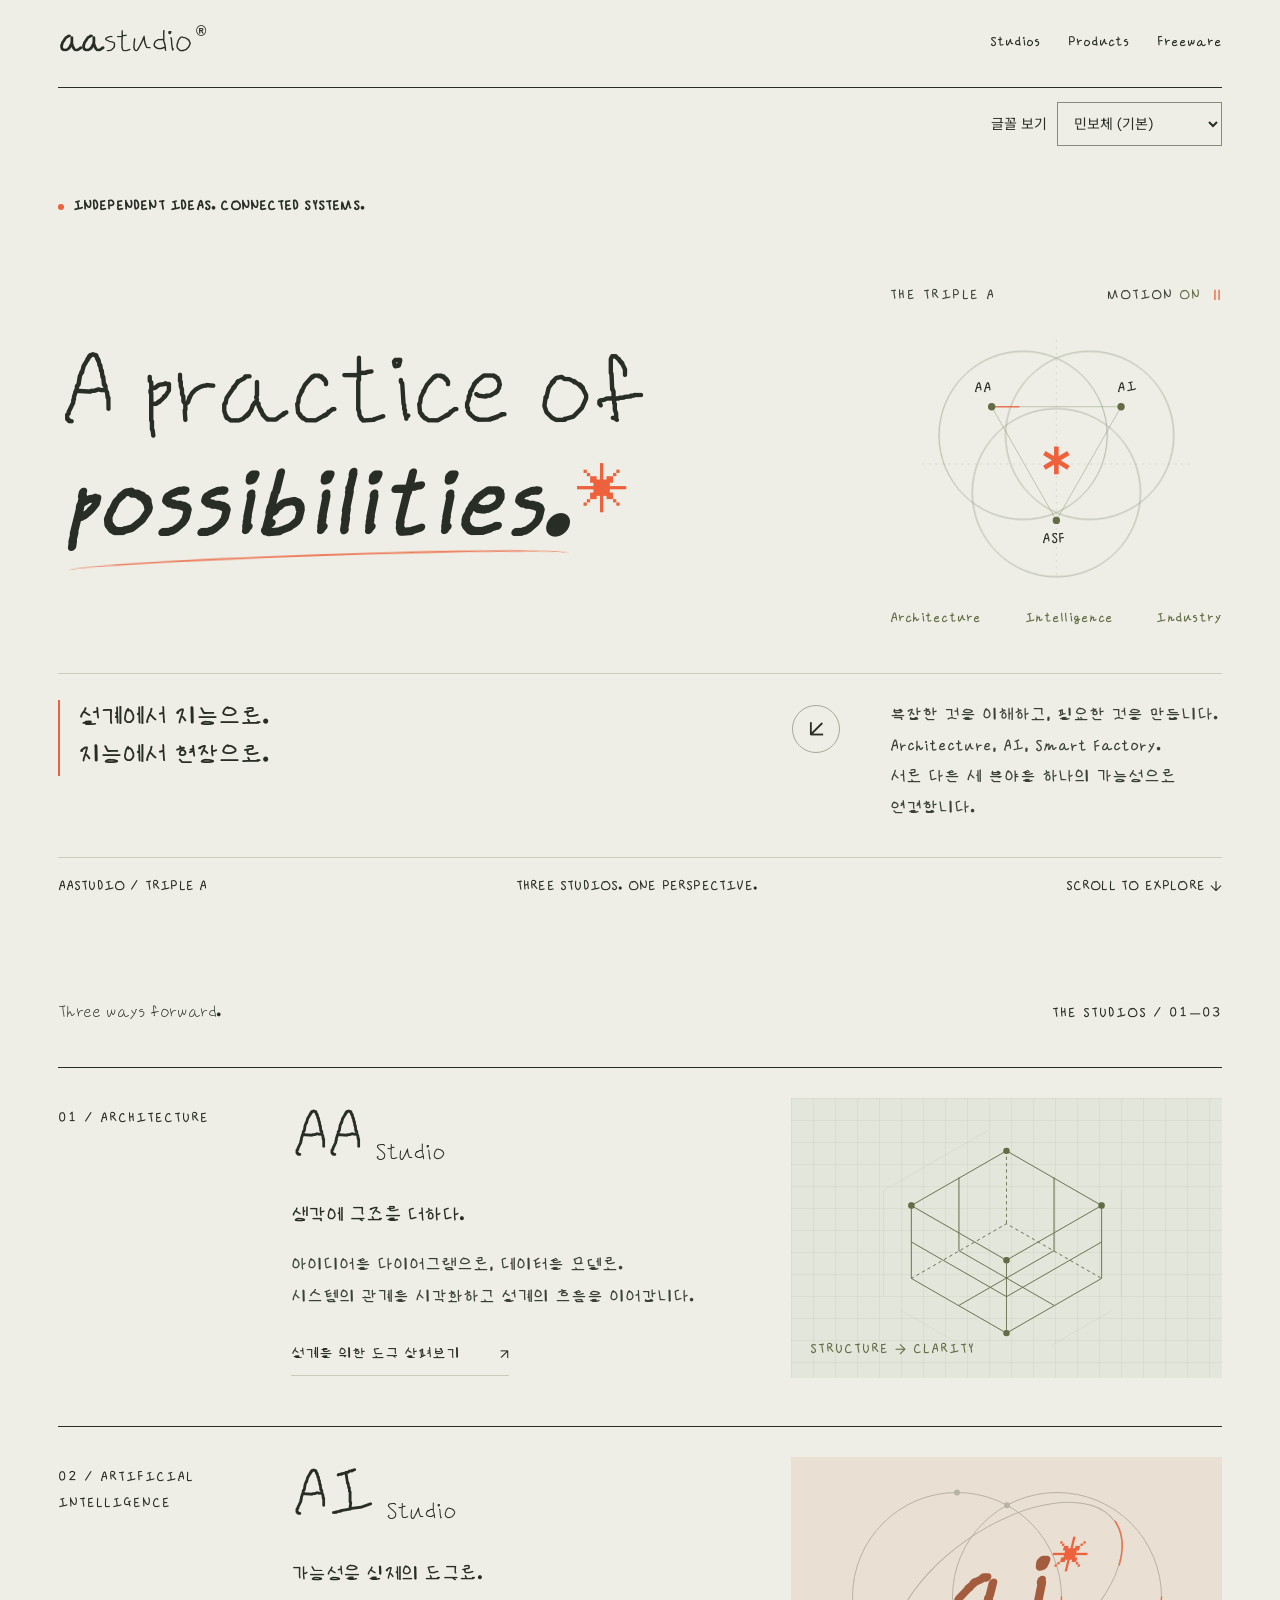
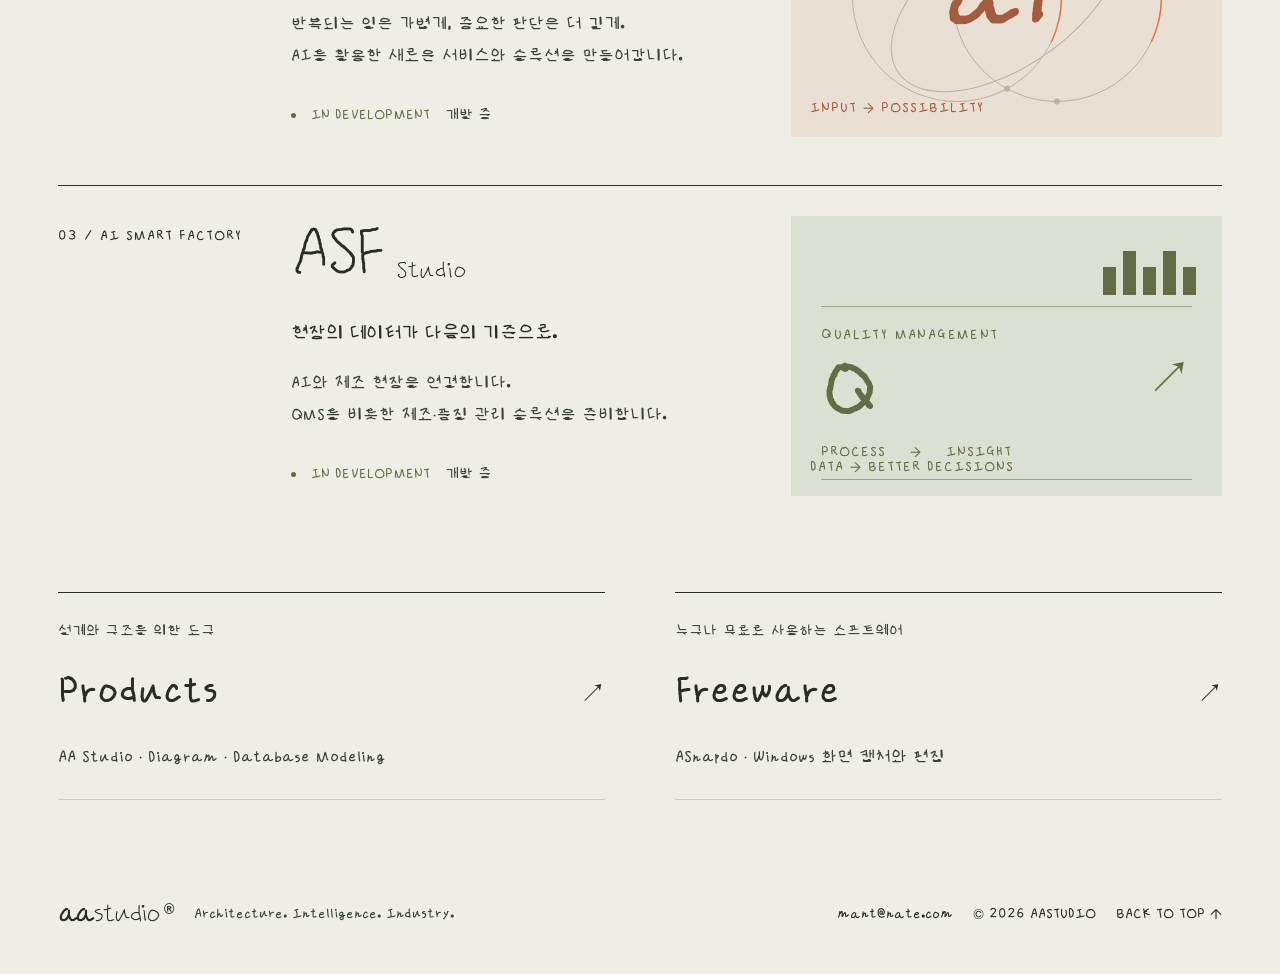
==== commit b9bed388: "Improve homepage SEO and social sharing metadata" ====
--- a/index.html
+++ b/index.html
@@ -4,8 +4,15 @@
   <meta charset="utf-8">
   <meta name="viewport" content="width=device-width, initial-scale=1">
   <meta name="theme-color" content="#eeeee6">
-  <meta name="description" content="AASTUDIO — Architecture, AI, AI Smart Factory. 설계에서 지능으로, 지능에서 현장으로 이어지는 세 개의 스튜디오.">
-  <title>AASTUDIO — A practice of possibilities.</title>
+  <meta name="description" content="AASTUDIO는 건축·설계, AI, 스마트 팩토리를 연결하는 독립 스튜디오입니다. ASnapdo 무료 화면 캡처 도구와 민보체 등 실제 제작한 제품을 소개합니다.">
+  <link rel="canonical" href="https://aastudio.kr/">
+  <meta property="og:type" content="website">
+  <meta property="og:locale" content="ko_KR">
+  <meta property="og:site_name" content="AASTUDIO">
+  <meta property="og:title" content="AASTUDIO — Architecture, AI & Smart Factory">
+  <meta property="og:description" content="설계에서 지능으로, 지능에서 현장으로. 세 개의 스튜디오와 무료 소프트웨어 ASnapdo, 민보체를 만나보세요.">
+  <meta property="og:url" content="https://aastudio.kr/">
+  <title>AASTUDIO | 건축·설계, AI, 스마트 팩토리와 무료 소프트웨어</title>
   <link rel="icon" href="favicon.svg" type="image/svg+xml">
   <link rel="stylesheet" href="style.css">
   <script src="font-preference.js"></script>
@@ -101,5 +108,13 @@
   </main>
   <footer><a class="wordmark" href="#">aa<span>studio</span><i>®</i></a><p>Architecture. Intelligence. Industry.</p><span class="footer-contact">mant@nate.com</span><span>© <span id="year">2026</span> AASTUDIO</span><a href="#" class="back-top">BACK TO TOP ↑</a></footer>
   <script src="site-config.js"></script><script src="script.js"></script>
+  <script type="text/javascript" src="//wcs.pstatic.net/wcslog.js"></script>
+  <script type="text/javascript">
+  if(!wcs_add) var wcs_add = {};
+  wcs_add["wa"] = "1bc434e9262af50";
+  if(window.wcs) {
+    wcs_do();
+  }
+  </script>
 </body>
 </html>
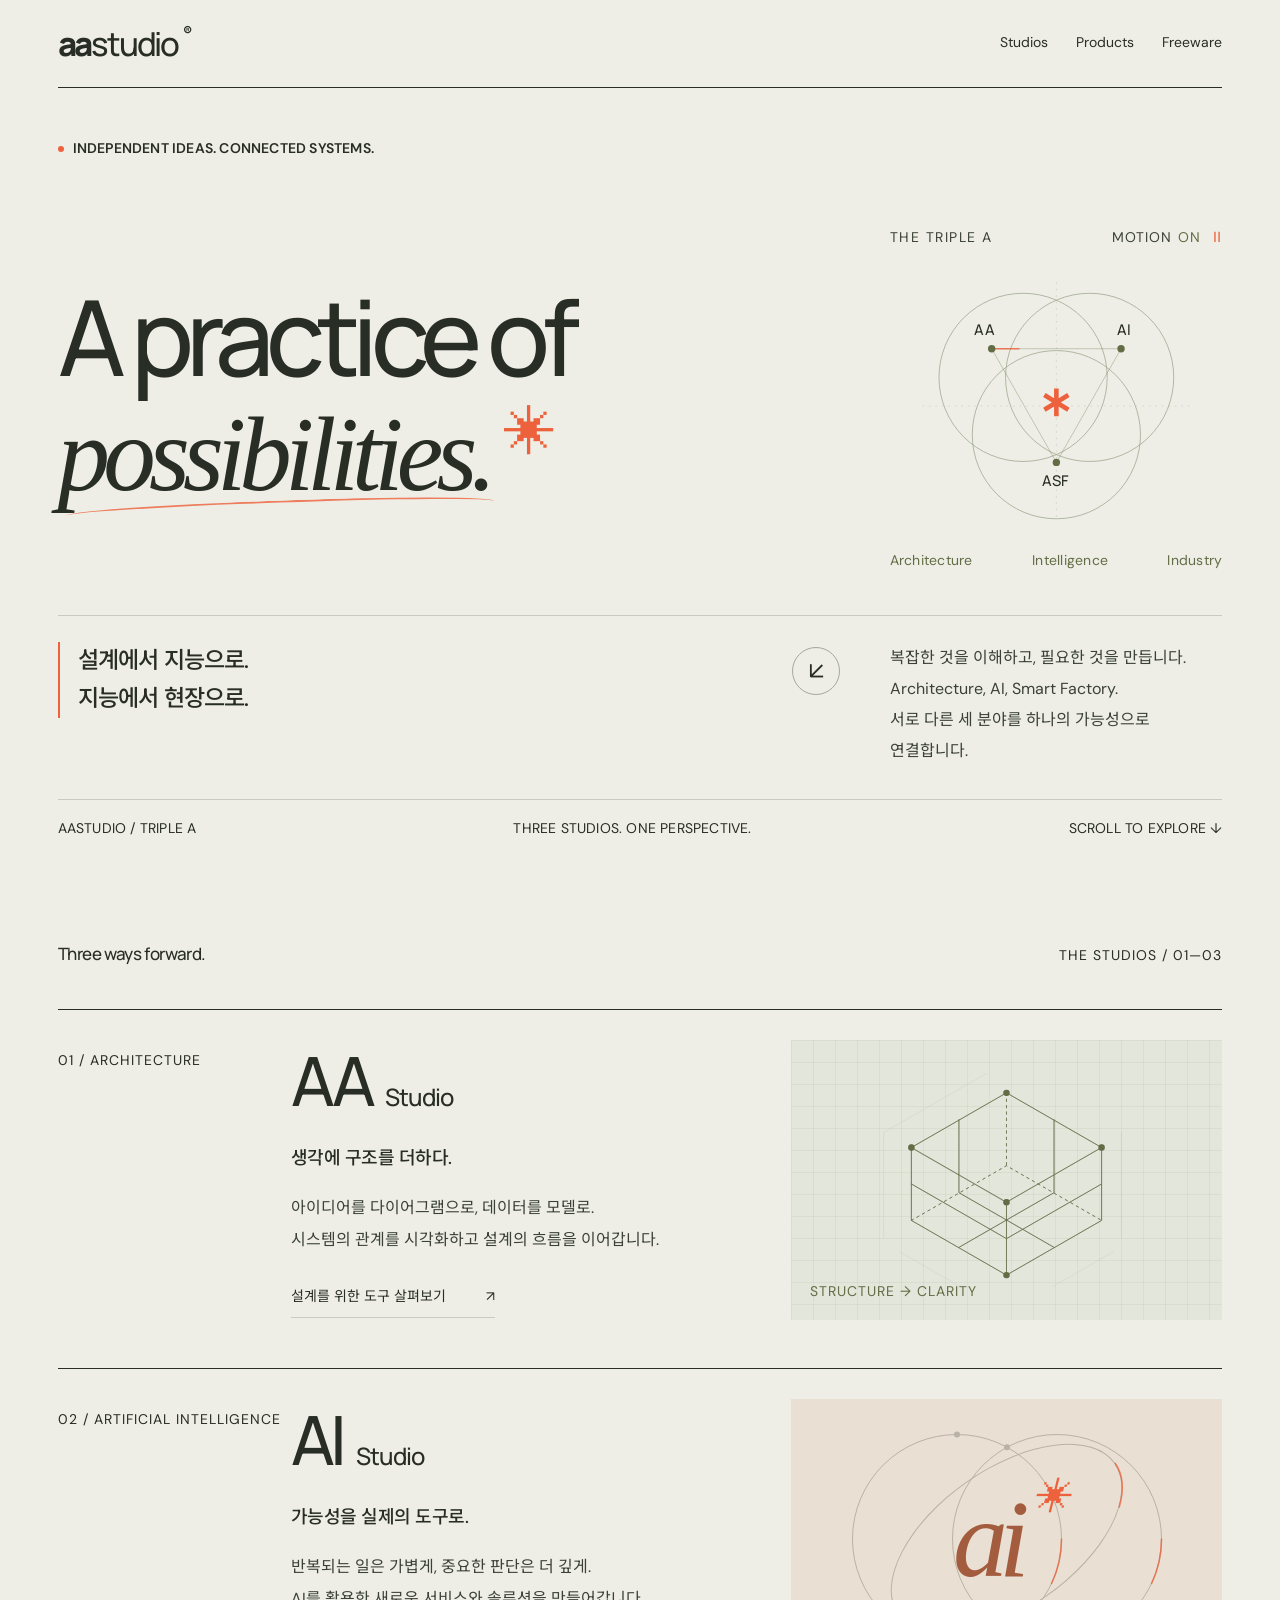
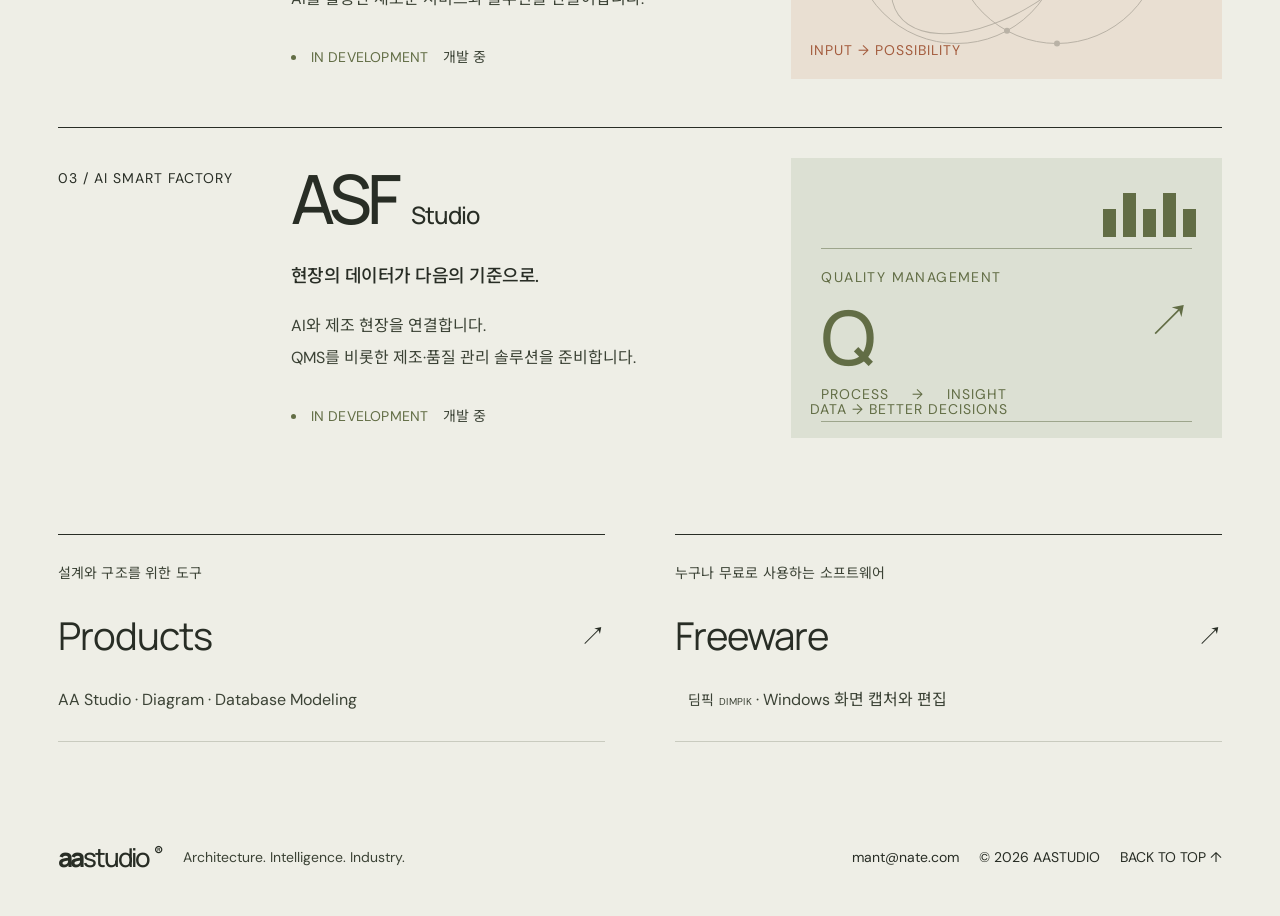
==== commit 0b0712cf: "Publish Dimpik 1.0.5 pages and scope Minbo font to its freeware entry" ====
--- a/index.html
+++ b/index.html
@@ -4,22 +4,13 @@
   <meta charset="utf-8">
   <meta name="viewport" content="width=device-width, initial-scale=1">
   <meta name="theme-color" content="#eeeee6">
-  <meta name="description" content="AASTUDIO는 건축·설계, AI, 스마트 팩토리를 연결하는 독립 스튜디오입니다. ASnapdo 무료 화면 캡처 도구와 민보체 등 실제 제작한 제품을 소개합니다.">
-  <link rel="canonical" href="https://aastudio.kr/">
-  <meta property="og:type" content="website">
-  <meta property="og:locale" content="ko_KR">
-  <meta property="og:site_name" content="AASTUDIO">
-  <meta property="og:title" content="AASTUDIO — Architecture, AI & Smart Factory">
-  <meta property="og:description" content="설계에서 지능으로, 지능에서 현장으로. 세 개의 스튜디오와 무료 소프트웨어 ASnapdo, 민보체를 만나보세요.">
-  <meta property="og:url" content="https://aastudio.kr/">
-  <title>AASTUDIO | 건축·설계, AI, 스마트 팩토리와 무료 소프트웨어</title>
+  <meta name="description" content="AASTUDIO — Architecture, AI, AI Smart Factory. 설계에서 지능으로, 지능에서 현장으로 이어지는 세 개의 스튜디오.">
+  <title>AASTUDIO — A practice of possibilities.</title>
   <link rel="icon" href="favicon.svg" type="image/svg+xml">
   <link rel="stylesheet" href="style.css">
-  <script src="font-preference.js"></script>
 </head>
 <body class="home-page">
   <header class="header site-header"><a class="wordmark" href="./" aria-label="AASTUDIO 홈">aa<span>studio</span><i>®</i></a><nav aria-label="사이트 메뉴"><a href="./#studios">Studios</a><a href="./products/">Products</a><a href="./freeware/">Freeware</a></nav></header>
-  <div class="font-choice"><label for="font-choice">글꼴 보기</label><select id="font-choice"><option value="minbo">민보체 (기본)</option><option value="original">기존 폰트로 보기</option></select></div>
   <main>
     <section class="hero" aria-labelledby="hero-title">
       <div class="eyebrow"><span class="status-dot"></span> INDEPENDENT IDEAS. CONNECTED SYSTEMS.</div>
@@ -103,7 +94,7 @@
     </section>
     <nav class="home-directory" aria-label="제품과 무료 소프트웨어">
       <a id="products" class="directory-link" href="products/"><span class="catalog-label">설계와 구조를 위한 도구</span><span class="directory-title">Products <span aria-hidden="true">↗</span></span><span class="directory-description">AA Studio · Diagram · Database Modeling</span></a>
-      <a id="freeware" class="directory-link" href="freeware/"><span class="catalog-label">누구나 무료로 사용하는 소프트웨어</span><span class="directory-title">Freeware <span aria-hidden="true">↗</span></span><span class="directory-description">ASnapdo · Windows 화면 캡처와 편집</span></a>
+      <a id="freeware" class="directory-link" href="freeware/"><span class="catalog-label">누구나 무료로 사용하는 소프트웨어</span><span class="directory-title">Freeware <span aria-hidden="true">↗</span></span><span class="directory-description"><span class="product-name">딤픽 <small class="product-name-en" lang="en">DIMPIK</small></span> · Windows 화면 캡처와 편집</span></a>
     </nav>
   </main>
   <footer><a class="wordmark" href="#">aa<span>studio</span><i>®</i></a><p>Architecture. Intelligence. Industry.</p><span class="footer-contact">mant@nate.com</span><span>© <span id="year">2026</span> AASTUDIO</span><a href="#" class="back-top">BACK TO TOP ↑</a></footer>
--- a/style.css
+++ b/style.css
@@ -1,7 +1,7 @@
 @import url('https://fonts.googleapis.com/css2?family=DM+Sans:wght@400;500;600;700&family=Manrope:wght@400;500;600;700;800&family=Noto+Sans+KR:wght@400;500;600;700&display=swap');
 @font-face{font-family:'Minbo Site';src:url('assets/fonts/minbo/MinboSmall-Regular.woff2?v=0.1.3') format('woff2');font-weight:400;font-style:normal;font-display:swap;unicode-range:U+20-7E,U+3131-3163,U+AC00-D7A3;}
 @font-face{font-family:'Minbo Display';src:url('assets/fonts/minbo/Minbo-Regular.woff2?v=0.1.3') format('woff2');font-weight:400;font-style:normal;font-display:swap;unicode-range:U+20-7E,U+3131-3163,U+AC00-D7A3;}
-:root{--paper:#eeeee6;--ink:#282d25;--muted:#3b4235;--line:#c9cbbf;--orange:#ed623c;--olive:#626d45}*{box-sizing:border-box}html{scroll-behavior:smooth;scroll-padding-top:30px}body{margin:0;background:var(--paper);color:var(--ink);font-family:var(--minbo-body,'Minbo Site'),'DM Sans','Noto Sans KR',sans-serif;-webkit-font-smoothing:auto}a{color:inherit;text-decoration:none}a:focus-visible{outline:2px solid var(--orange);outline-offset:7px}a[href],button{cursor:pointer}::selection{background:var(--orange);color:var(--paper)}.header{margin:0 4.5%;height:104px;display:flex;align-items:center;justify-content:space-between;border-bottom:1px solid var(--ink)}.wordmark{font-family:var(--minbo-body,'Minbo Site'),'Manrope',sans-serif;font-size:33px;font-weight:800;letter-spacing:-2.2px;white-space:nowrap}.wordmark span{font-weight:500}.wordmark i{font-size:14px;font-style:normal;vertical-align:top;display:inline-block;margin:5px 0 0 5px;letter-spacing:0}nav{display:flex;align-items:center;gap:40px;font-size:14px}nav a span{margin-left:13px;font-size:14px}nav .nav-download{border:1px solid var(--ink);padding:13px 17px}nav a:hover,.text-link:hover{color:var(--orange)}.hero{padding:48px 4.5% 0;overflow:hidden}.eyebrow{font-size:14px;font-weight:600;letter-spacing:1.7px;display:flex;align-items:center;gap:9px}.status-dot{width:6px;height:6px;border-radius:50%;background:var(--orange)}h1{font-family:var(--minbo-body,'Minbo Site'),'Manrope',sans-serif;font-size:clamp(76px,10.6vw,165px);font-weight:500;letter-spacing:-.075em;line-height:1.03;margin:52px 0 41px;position:relative}h1 em{font-family:var(--minbo-body,'Minbo Site'),Georgia,serif;font-weight:400;letter-spacing:-.065em}.hero-period{color:var(--orange);font-size:1.1em;display:inline-block;line-height:.5;vertical-align:top;transform:translate(25px,30px)}.hero-bottom{display:grid;grid-template-columns:1fr 1fr 70px;align-items:center;gap:30px;margin:0 0 58px}.hero-bottom>p:first-child{font-size:24px;line-height:1.6;font-weight:500;letter-spacing:-1px}.hero-description{font-size:14px;line-height:1.95;color:#3b4235}.circle-link{width:64px;height:64px;border:1px solid var(--ink);border-radius:50%;display:grid;place-items:center;font-size:28px;transition:background .2s}.circle-link:hover{background:var(--orange)}.hero-index{padding:18px 0;display:flex;justify-content:space-between;border-top:1px solid var(--line);font-size:14px;letter-spacing:1px}.studios{padding:82px 4.5% 0}.section-top{display:flex;align-items:baseline;justify-content:space-between;gap:20px;margin-bottom:40px}.section-top h2{font-size:17px;font-weight:500;letter-spacing:-.4px;margin:0}.section-top>span{font-size:14px;letter-spacing:1px}.studio{border-top:1px solid var(--ink);padding:30px 0 48px;display:grid;grid-template-columns:20% 43% 37%;min-height:340px}.studio-number{font-size:14px;letter-spacing:1px;padding-top:8px}.studio-copy h3{font-family:var(--minbo-body,'Minbo Site'),'Manrope',sans-serif;font-size:68px;font-weight:500;letter-spacing:-5px;margin:0 0 20px;line-height:1.2}.studio-copy h3>span{font-size:24px;letter-spacing:-1px;margin-left:14px}.studio-tagline{font-size:18px;font-weight:500;letter-spacing:-.5px;margin-bottom:18px}.body-copy{font-size:14px;color:#3b4235;line-height:1.9;margin-bottom:27px}.text-link{font-size:14px;border-bottom:1px solid var(--line);padding-bottom:8px;display:inline-flex;gap:40px}.coming{font-size:14px;letter-spacing:1px;display:inline-flex;align-items:center;gap:15px;color:var(--olive)}.coming:before{content:'';width:5px;height:5px;background:var(--olive);border-radius:50%}.coming span{font-size:14px;color:var(--muted);letter-spacing:0}.visual{height:280px;position:relative;overflow:hidden;display:grid;place-items:center;background:#e4e6da}.visual>span{position:absolute;bottom:16px;left:19px;font-size:14px;letter-spacing:1px}.blueprint{background-color:#e3e6da;background-image:linear-gradient(#c9cebe60 1px,transparent 1px),linear-gradient(90deg,#c9cebe60 1px,transparent 1px);background-size:22px 22px;color:var(--olive)}.blueprint svg{height:230px;width:100%;padding:8px}.intelligence-art{background:#e9dfd2;color:#a45c3e}.orb{position:absolute;border:1px solid #b88c6f70;width:210px;height:210px;border-radius:50%}.orb-one{transform:translateX(-50px)}.orb-two{transform:translateX(50px)}.orb-three{width:265px;height:140px;transform:rotate(-35deg)}.intelligence-art b{font-family:var(--minbo-body,'Minbo Site'),Georgia,serif;font-style:italic;font-weight:400;font-size:110px;letter-spacing:-9px;z-index:1}.intelligence-art b span{font-size:37px;vertical-align:top;display:inline-block;margin:25px 0 0 12px;color:var(--orange)}.factory-art{background:#dce0d3;color:var(--olive);padding:30px;display:block}.production{display:flex;gap:7px;position:absolute;right:26px;top:31px;align-items:end;height:48px}.production i{display:block;background:#a7b094;width:13px;height:28px}.production i:nth-child(2n){height:44px}.quality{border-top:1px solid #9da58c;border-bottom:1px solid #9da58c;margin-top:60px;padding:14px 0}.quality>span{font-size:14px;letter-spacing:1.4px}.quality strong{display:block;font-family:var(--minbo-body,'Minbo Site'),'Manrope',sans-serif;font-size:75px;font-weight:500;line-height:1.2}.quality strong span{font-size:45px;float:right}.quality>div{font-size:14px;letter-spacing:1px}.quality>div span{margin:0 18px}.tools{padding:72px 4.5% 85px;background:#e4e6da;margin-top:35px}.tools-intro{display:flex;align-items:end;justify-content:space-between;margin:54px 0 44px}.tools-intro>p{font-size:38px;font-weight:500;line-height:1.4;letter-spacing:-2px;margin:0}.tools-intro>span{font-size:14px;line-height:1.9;color:#3b4235;width:37%}.tool-row{display:grid;grid-template-columns:12% 35% 1fr 105px;align-items:center;gap:15px;border-top:1px solid #adb39f;padding:28px 0}.tool-row:last-child{border-bottom:1px solid #adb39f}.tool-icon{font-size:24px;color:var(--olive);letter-spacing:-4px}.db-icon{font-size:35px}.tool-row h3{font-family:var(--minbo-body,'Minbo Site'),'Manrope',sans-serif;font-size:22px;font-weight:500;letter-spacing:-.8px;margin:0}.tool-row h3 span{font-family:var(--minbo-body,'Minbo Site'),'Noto Sans KR',sans-serif;display:block;font-size:14px;letter-spacing:0;margin-top:8px;color:var(--muted)}.tool-row p{font-size:14px;color:#3b4235}.tool-action{font-size:14px;display:flex;justify-content:space-between;align-items:center}.tool-action span{font-size:20px}.unavailable{cursor:default;color:#3b4235}.download{background:var(--ink);color:var(--paper);padding:45px 4.5% 20px}.download>.eyebrow{font-size:14px;color:#b9bfa9}.download-main{display:grid;grid-template-columns:1.35fr 1fr;gap:60px;align-items:center;padding:45px 0 60px}.download h2{font-family:var(--minbo-body,'Minbo Site'),'Manrope',sans-serif;font-size:clamp(50px,6.7vw,100px);letter-spacing:-5px;line-height:1.1;font-weight:400;margin:0}.download h2 em{font-family:var(--minbo-body,'Minbo Site'),Georgia,serif;color:#c5cda9;font-weight:400}.edition{font-size:14px;letter-spacing:1.5px;color:#c5cda9}.download-copy p{font-size:14px;line-height:1.9;margin:20px 0 26px;color:#c4c8ba}.download-button{display:flex;align-items:center;justify-content:space-between;gap:24px;max-width:330px;background:#c5cda9;color:var(--ink);padding:18px 20px;font-size:14px}.download-button span{font-size:20px}.download-button[href]:hover{background:var(--paper)}.release-note{font-size:14px;color:#a6ad99;display:block;line-height:1.8;margin-top:13px}.download-foot{border-top:1px solid #545b4b;display:flex;align-items:center;justify-content:space-between;padding-top:16px;font-size:14px;letter-spacing:1.5px}.asterisk{color:var(--orange);font-size:45px;line-height:1}footer{padding:32px 4.5%;display:flex;align-items:center;gap:40px}footer .wordmark{font-size:26px}footer p{font-size:14px;color:var(--muted);flex:1}footer>span,.back-top{font-size:14px;letter-spacing:.7px}
+:root{--paper:#eeeee6;--ink:#282d25;--muted:#3b4235;--line:#c9cbbf;--orange:#ed623c;--olive:#626d45}*{box-sizing:border-box}html{scroll-behavior:smooth;scroll-padding-top:30px}body{margin:0;background:var(--paper);color:var(--ink);font-family:'DM Sans','Noto Sans KR',sans-serif;-webkit-font-smoothing:auto}a{color:inherit;text-decoration:none}a:focus-visible{outline:2px solid var(--orange);outline-offset:7px}a[href],button{cursor:pointer}::selection{background:var(--orange);color:var(--paper)}.header{margin:0 4.5%;height:104px;display:flex;align-items:center;justify-content:space-between;border-bottom:1px solid var(--ink)}.wordmark{font-family:'Manrope',sans-serif;font-size:33px;font-weight:800;letter-spacing:-2.2px;white-space:nowrap}.wordmark span{font-weight:500}.wordmark i{font-size:14px;font-style:normal;vertical-align:top;display:inline-block;margin:5px 0 0 5px;letter-spacing:0}nav{display:flex;align-items:center;gap:40px;font-size:14px}nav a span{margin-left:13px;font-size:14px}nav .nav-download{border:1px solid var(--ink);padding:13px 17px}nav a:hover,.text-link:hover{color:var(--orange)}.hero{padding:48px 4.5% 0;overflow:hidden}.eyebrow{font-size:14px;font-weight:600;letter-spacing:1.7px;display:flex;align-items:center;gap:9px}.status-dot{width:6px;height:6px;border-radius:50%;background:var(--orange)}h1{font-family:'Manrope',sans-serif;font-size:clamp(76px,10.6vw,165px);font-weight:500;letter-spacing:-.075em;line-height:1.03;margin:52px 0 41px;position:relative}h1 em{font-family:Georgia,serif;font-weight:400;letter-spacing:-.065em}.hero-period{color:var(--orange);font-size:1.1em;display:inline-block;line-height:.5;vertical-align:top;transform:translate(25px,30px)}.hero-bottom{display:grid;grid-template-columns:1fr 1fr 70px;align-items:center;gap:30px;margin:0 0 58px}.hero-bottom>p:first-child{font-size:24px;line-height:1.6;font-weight:500;letter-spacing:-1px}.hero-description{font-size:14px;line-height:1.95;color:#3b4235}.circle-link{width:64px;height:64px;border:1px solid var(--ink);border-radius:50%;display:grid;place-items:center;font-size:28px;transition:background .2s}.circle-link:hover{background:var(--orange)}.hero-index{padding:18px 0;display:flex;justify-content:space-between;border-top:1px solid var(--line);font-size:14px;letter-spacing:1px}.studios{padding:82px 4.5% 0}.section-top{display:flex;align-items:baseline;justify-content:space-between;gap:20px;margin-bottom:40px}.section-top h2{font-size:17px;font-weight:500;letter-spacing:-.4px;margin:0}.section-top>span{font-size:14px;letter-spacing:1px}.studio{border-top:1px solid var(--ink);padding:30px 0 48px;display:grid;grid-template-columns:20% 43% 37%;min-height:340px}.studio-number{font-size:14px;letter-spacing:1px;padding-top:8px}.studio-copy h3{font-family:'Manrope',sans-serif;font-size:68px;font-weight:500;letter-spacing:-5px;margin:0 0 20px;line-height:1.2}.studio-copy h3>span{font-size:24px;letter-spacing:-1px;margin-left:14px}.studio-tagline{font-size:18px;font-weight:500;letter-spacing:-.5px;margin-bottom:18px}.body-copy{font-size:14px;color:#3b4235;line-height:1.9;margin-bottom:27px}.text-link{font-size:14px;border-bottom:1px solid var(--line);padding-bottom:8px;display:inline-flex;gap:40px}.coming{font-size:14px;letter-spacing:1px;display:inline-flex;align-items:center;gap:15px;color:var(--olive)}.coming:before{content:'';width:5px;height:5px;background:var(--olive);border-radius:50%}.coming span{font-size:14px;color:var(--muted);letter-spacing:0}.visual{height:280px;position:relative;overflow:hidden;display:grid;place-items:center;background:#e4e6da}.visual>span{position:absolute;bottom:16px;left:19px;font-size:14px;letter-spacing:1px}.blueprint{background-color:#e3e6da;background-image:linear-gradient(#c9cebe60 1px,transparent 1px),linear-gradient(90deg,#c9cebe60 1px,transparent 1px);background-size:22px 22px;color:var(--olive)}.blueprint svg{height:230px;width:100%;padding:8px}.intelligence-art{background:#e9dfd2;color:#a45c3e}.orb{position:absolute;border:1px solid #b88c6f70;width:210px;height:210px;border-radius:50%}.orb-one{transform:translateX(-50px)}.orb-two{transform:translateX(50px)}.orb-three{width:265px;height:140px;transform:rotate(-35deg)}.intelligence-art b{font-family:Georgia,serif;font-style:italic;font-weight:400;font-size:110px;letter-spacing:-9px;z-index:1}.intelligence-art b span{font-size:37px;vertical-align:top;display:inline-block;margin:25px 0 0 12px;color:var(--orange)}.factory-art{background:#dce0d3;color:var(--olive);padding:30px;display:block}.production{display:flex;gap:7px;position:absolute;right:26px;top:31px;align-items:end;height:48px}.production i{display:block;background:#a7b094;width:13px;height:28px}.production i:nth-child(2n){height:44px}.quality{border-top:1px solid #9da58c;border-bottom:1px solid #9da58c;margin-top:60px;padding:14px 0}.quality>span{font-size:14px;letter-spacing:1.4px}.quality strong{display:block;font-family:'Manrope',sans-serif;font-size:75px;font-weight:500;line-height:1.2}.quality strong span{font-size:45px;float:right}.quality>div{font-size:14px;letter-spacing:1px}.quality>div span{margin:0 18px}.tools{padding:72px 4.5% 85px;background:#e4e6da;margin-top:35px}.tools-intro{display:flex;align-items:end;justify-content:space-between;margin:54px 0 44px}.tools-intro>p{font-size:38px;font-weight:500;line-height:1.4;letter-spacing:-2px;margin:0}.tools-intro>span{font-size:14px;line-height:1.9;color:#3b4235;width:37%}.tool-row{display:grid;grid-template-columns:12% 35% 1fr 105px;align-items:center;gap:15px;border-top:1px solid #adb39f;padding:28px 0}.tool-row:last-child{border-bottom:1px solid #adb39f}.tool-icon{font-size:24px;color:var(--olive);letter-spacing:-4px}.db-icon{font-size:35px}.tool-row h3{font-family:'Manrope',sans-serif;font-size:22px;font-weight:500;letter-spacing:-.8px;margin:0}.tool-row h3 span{font-family:'Noto Sans KR',sans-serif;display:block;font-size:14px;letter-spacing:0;margin-top:8px;color:var(--muted)}.tool-row p{font-size:14px;color:#3b4235}.tool-action{font-size:14px;display:flex;justify-content:space-between;align-items:center}.tool-action span{font-size:20px}.unavailable{cursor:default;color:#3b4235}.download{background:var(--ink);color:var(--paper);padding:45px 4.5% 20px}.download>.eyebrow{font-size:14px;color:#b9bfa9}.download-main{display:grid;grid-template-columns:1.35fr 1fr;gap:60px;align-items:center;padding:45px 0 60px}.download h2{font-family:'Manrope',sans-serif;font-size:clamp(50px,6.7vw,100px);letter-spacing:-5px;line-height:1.1;font-weight:400;margin:0}.download h2 em{font-family:Georgia,serif;color:#c5cda9;font-weight:400}.edition{font-size:14px;letter-spacing:1.5px;color:#c5cda9}.download-copy p{font-size:14px;line-height:1.9;margin:20px 0 26px;color:#c4c8ba}.download-button{display:flex;align-items:center;justify-content:space-between;gap:24px;max-width:330px;background:#c5cda9;color:var(--ink);padding:18px 20px;font-size:14px}.download-button span{font-size:20px}.download-button[href]:hover{background:var(--paper)}.release-note{font-size:14px;color:#a6ad99;display:block;line-height:1.8;margin-top:13px}.download-foot{border-top:1px solid #545b4b;display:flex;align-items:center;justify-content:space-between;padding-top:16px;font-size:14px;letter-spacing:1.5px}.asterisk{color:var(--orange);font-size:45px;line-height:1}footer{padding:32px 4.5%;display:flex;align-items:center;gap:40px}footer .wordmark{font-size:26px}footer p{font-size:14px;color:var(--muted);flex:1}footer>span,.back-top{font-size:14px;letter-spacing:.7px}
 @media(min-width:1600px){body{max-width:1800px;margin:auto}}@media(max-width:900px){nav{gap:20px}.studio{grid-template-columns:16% 47% 37%}.studio-number{font-size:14px;line-height:1.7;max-width:100px}.studio-copy h3{font-size:53px}.studio-copy h3>span{font-size:20px;margin-left:8px}.body-copy{font-size:14px}.visual{height:260px}.studio-tagline{font-size:16px}.tool-row{grid-template-columns:9% 36% 1fr 70px;gap:10px}.tool-row h3{font-size:18px}.download-main{gap:30px}.download h2{letter-spacing:-3px}footer{gap:25px}footer p{display:none}footer>span{flex:1}}
 @media(max-width:600px){.header{height:82px;margin:0 6%}.wordmark{font-size:28px}nav{gap:18px;font-size:14px}nav a span{margin-left:3px}nav .nav-download{display:none}.hero{padding:32px 6% 0}.eyebrow{font-size:14px;letter-spacing:1.1px}h1{font-size:clamp(52px,12vw,74px);margin:46px 0 35px;letter-spacing:-4px}.hero-period{transform:translate(6px,14px);font-size:.9em}.hero-bottom{grid-template-columns:1fr 48px;gap:12px;margin-bottom:37px}.hero-bottom>p:first-child{font-size:21px;grid-column:1}.hero-description{grid-column:1;font-size:14px;margin:0}.circle-link{grid-column:2;grid-row:1/3;width:45px;height:45px;font-size:24px}.hero-index{font-size:14px;letter-spacing:.3px;gap:10px}.hero-index>span:nth-child(2){display:none}.studios{padding:52px 6% 0}.section-top{margin-bottom:24px;align-items:start}.section-top h2{font-size:16px}.section-top>span{font-size:14px;text-align:right;max-width:115px;line-height:1.6}.studio{grid-template-columns:1fr;padding:20px 0 32px;gap:22px}.studio-number{max-width:none;font-size:14px}.studio-copy h3{font-size:62px}.studio-copy h3>span{font-size:24px;margin-left:14px}.studio-tagline{font-size:18px}.body-copy{font-size:14px}.visual{height:240px}.blueprint svg{height:215px}.tools{padding:45px 6% 50px;margin-top:15px}.tools-intro{display:block;margin:35px 0}.tools-intro>p{font-size:30px}.tools-intro>span{display:block;width:100%;font-size:14px;margin-top:20px}.tool-row{grid-template-columns:38px 1fr 65px;gap:10px;padding:23px 0}.tool-row h3{font-size:18px}.tool-row p{grid-column:2;grid-row:2;margin:0;font-size:14px;line-height:1.7}.tool-action{grid-column:3;grid-row:1/3}.tool-icon{font-size:21px}.db-icon{font-size:30px}.download{padding:32px 6% 20px}.download-main{grid-template-columns:1fr;gap:38px;padding:35px 0 40px}.download h2{font-size:60px;letter-spacing:-3px}.download-button{max-width:none}.download-foot{font-size:14px;letter-spacing:.8px}footer{padding:27px 6%;gap:20px;flex-wrap:wrap}footer>span{font-size:14px}.back-top{font-size:14px}footer .wordmark{font-size:23px}footer .wordmark i{font-size:14px}}
 @media(prefers-reduced-motion:reduce){html{scroll-behavior:auto}*{transition:none!important}}
@@ -19,7 +19,7 @@
 .map-orbit{stroke:#9aa38b;stroke-width:.8}
 .map-triangle{stroke:var(--olive);stroke-width:.8;opacity:.45}
 .map-node{fill:var(--olive)}
-.hero-map text{fill:var(--ink);font-family:var(--minbo-body,'Minbo Site'),'Manrope',sans-serif;font-size:16px;font-weight:500;letter-spacing:-.5px}
+.hero-map text{fill:var(--ink);font-family:'Manrope',sans-serif;font-size:16px;font-weight:500;letter-spacing:-.5px}
 .map-center{stroke:var(--orange);stroke-width:5}
 .hero-map-key{display:flex;justify-content:space-between;gap:8px;font-size:14px;letter-spacing:.25px}
 .hero-bottom{grid-template-columns:minmax(0,1fr) minmax(260px,.43fr);column-gap:5%;position:relative;align-items:start;border-top:1px solid var(--line);padding:26px 0 32px;margin:0}
@@ -135,11 +135,11 @@
 .catalog-container{max-width:1320px;margin:auto;padding:0 4.5%;min-height:calc(100vh - 200px)}
 .catalog-section{padding:52px 0 76px;scroll-margin-top:24px}
 .catalog-heading{padding-bottom:34px;margin-bottom:40px;border-bottom:1px solid var(--ink)}
-.catalog-heading h1{font-family:var(--minbo-body,'Minbo Site'),'Manrope',sans-serif;font-size:clamp(48px,6vw,80px);font-weight:500;letter-spacing:-.065em;line-height:1.1;margin:20px 0}
+.catalog-heading h1{font-family:'Manrope',sans-serif;font-size:clamp(48px,6vw,80px);font-weight:500;letter-spacing:-.065em;line-height:1.1;margin:20px 0}
 .catalog-heading p{font-size:16px;line-height:1.9;color:#3b4235;margin:0;word-break:keep-all}
 .catalog-product{display:grid;grid-template-columns:1fr 1fr;gap:8%;align-items:start;padding:8px 0 46px}
 .catalog-label{font-size:14px;letter-spacing:1px;color:#3b4235;line-height:1.8}
-.catalog-product h2,.product-launch-card h2{font-family:var(--minbo-body,'Minbo Site'),'Manrope',sans-serif;font-size:clamp(38px,4.5vw,60px);line-height:1.2;font-weight:500;letter-spacing:-2px;margin:20px 0}
+.catalog-product h2,.product-launch-card h2{font-family:'Manrope',sans-serif;font-size:clamp(38px,4.5vw,60px);line-height:1.2;font-weight:500;letter-spacing:-2px;margin:20px 0}
 .catalog-tagline{font-size:20px;line-height:1.6;letter-spacing:-.6px;margin:0}
 .catalog-product .download-copy p{font-size:16px;line-height:1.9;color:#3b4235;margin:18px 0 24px;max-width:480px;word-break:keep-all}
 .catalog-status,.freeware-badge{display:inline-block;font-size:14px;font-weight:500;line-height:1.6;letter-spacing:.5px;padding:5px 9px;border:1px solid #adb39f;color:var(--olive)}
@@ -175,7 +175,7 @@
 .home-directory{display:grid;grid-template-columns:1fr 1fr;gap:6%;margin:48px 4.5% 56px;align-items:stretch}
 .directory-link{display:flex;flex-direction:column;gap:14px;padding:26px 0;border-top:1px solid var(--ink);border-bottom:1px solid var(--line)}
 .directory-link .catalog-label{margin:0;font-size:14px}
-.directory-link .directory-title{display:flex;justify-content:space-between;align-items:center;margin:0;font-family:var(--minbo-body,'Minbo Site'),'Manrope',sans-serif;font-size:clamp(28px,3vw,42px);letter-spacing:-1px}
+.directory-link .directory-title{display:flex;justify-content:space-between;align-items:center;margin:0;font-family:'Manrope',sans-serif;font-size:clamp(28px,3vw,42px);letter-spacing:-1px}
 .directory-title>span{font-size:26px}
 .directory-link .directory-description{font-size:14px;line-height:1.8;letter-spacing:0;margin:0;color:#3b4235}
 .directory-link:hover .directory-title{color:var(--olive)}
@@ -206,12 +206,12 @@
 
 button,input,select,textarea{font-family:inherit}
 
-/* Stronger text contrast and optical weight for handwritten body text. */
-h1,h2,h3,.wordmark,.studio-copy h3,.catalog-heading h1,.catalog-product h2,.product-launch-card h2,.download h2{font-family:var(--minbo-display,'Minbo Display'),sans-serif}
+/* Site headings use the original display font stack. */
+h1,h2,h3,.wordmark,.studio-copy h3,.catalog-heading h1,.catalog-product h2,.product-launch-card h2,.download h2{font-family:'Manrope','Noto Sans KR',sans-serif}
 .product-caption,.product-shot figcaption{font-size:14px;color:#3b4235}
 footer{flex-wrap:wrap}footer>span,.back-top,footer p{font-size:14px}
 
-/* Readable minimum sizes for Minbo at desktop and mobile widths. */
+/* Readable minimum sizes at desktop and mobile widths. */
 body{font-size:16px;line-height:1.8}
 .body-copy,.hero-description,.hero-bottom .hero-description,.product-launch-card p,.download-copy p,.directory-link .directory-description,.minbo-release-notes ul{font-size:16px;line-height:1.95;letter-spacing:0}
 .download-summary,.download-summary strong,.catalog-note,.catalog-pending,.product-caption,.product-shot figcaption,footer>span,footer p,.back-top{font-size:14px;line-height:1.9;letter-spacing:0}
@@ -219,8 +219,13 @@
 .hero-index,.download-foot{flex-wrap:wrap;gap:12px}
 footer{gap:20px}footer .footer-contact{font-size:14px}
 
-/* The missing first family lets each original Latin/Korean fallback run. */
-html[data-font="original"]{--minbo-body:'AASTUDIO Original Fallback';--minbo-display:'Manrope'}
-.font-choice{display:flex;align-items:center;justify-content:flex-end;flex-wrap:wrap;gap:10px;margin:14px 4.5% 0;font:14px/1.6 'DM Sans','Noto Sans KR',sans-serif;color:var(--ink)}
-.font-choice select{font:inherit;max-width:100%;min-height:44px;padding:8px 32px 8px 12px;border:1px solid #858d79;border-radius:0;background:var(--paper);color:var(--ink)}
-.font-choice select:focus-visible{outline:2px solid var(--olive);outline-offset:3px}
+
+/* Product names: Korean first, compact English companion. */
+.product-name{display:inline-flex;align-items:baseline;gap:.35em;white-space:nowrap;line-height:1.2}
+.product-name-en{font-size:clamp(10px,.45em,20px);font-weight:400;letter-spacing:.04em;color:var(--muted,#62685a);line-height:1.2}
+.product-version{font-size:.5em;font-weight:400;letter-spacing:0;white-space:nowrap}
+@media(max-width:600px){.product-subnav .product-name{flex-direction:column;align-items:flex-start;gap:2px}}
+
+/* The font sample is scoped to its own Freeware product entry. */
+.minbo-card{font-family:'Minbo Site','Noto Sans KR',sans-serif}
+.minbo-card h2,.minbo-card h3{font-family:'Minbo Display','Noto Sans KR',sans-serif}
